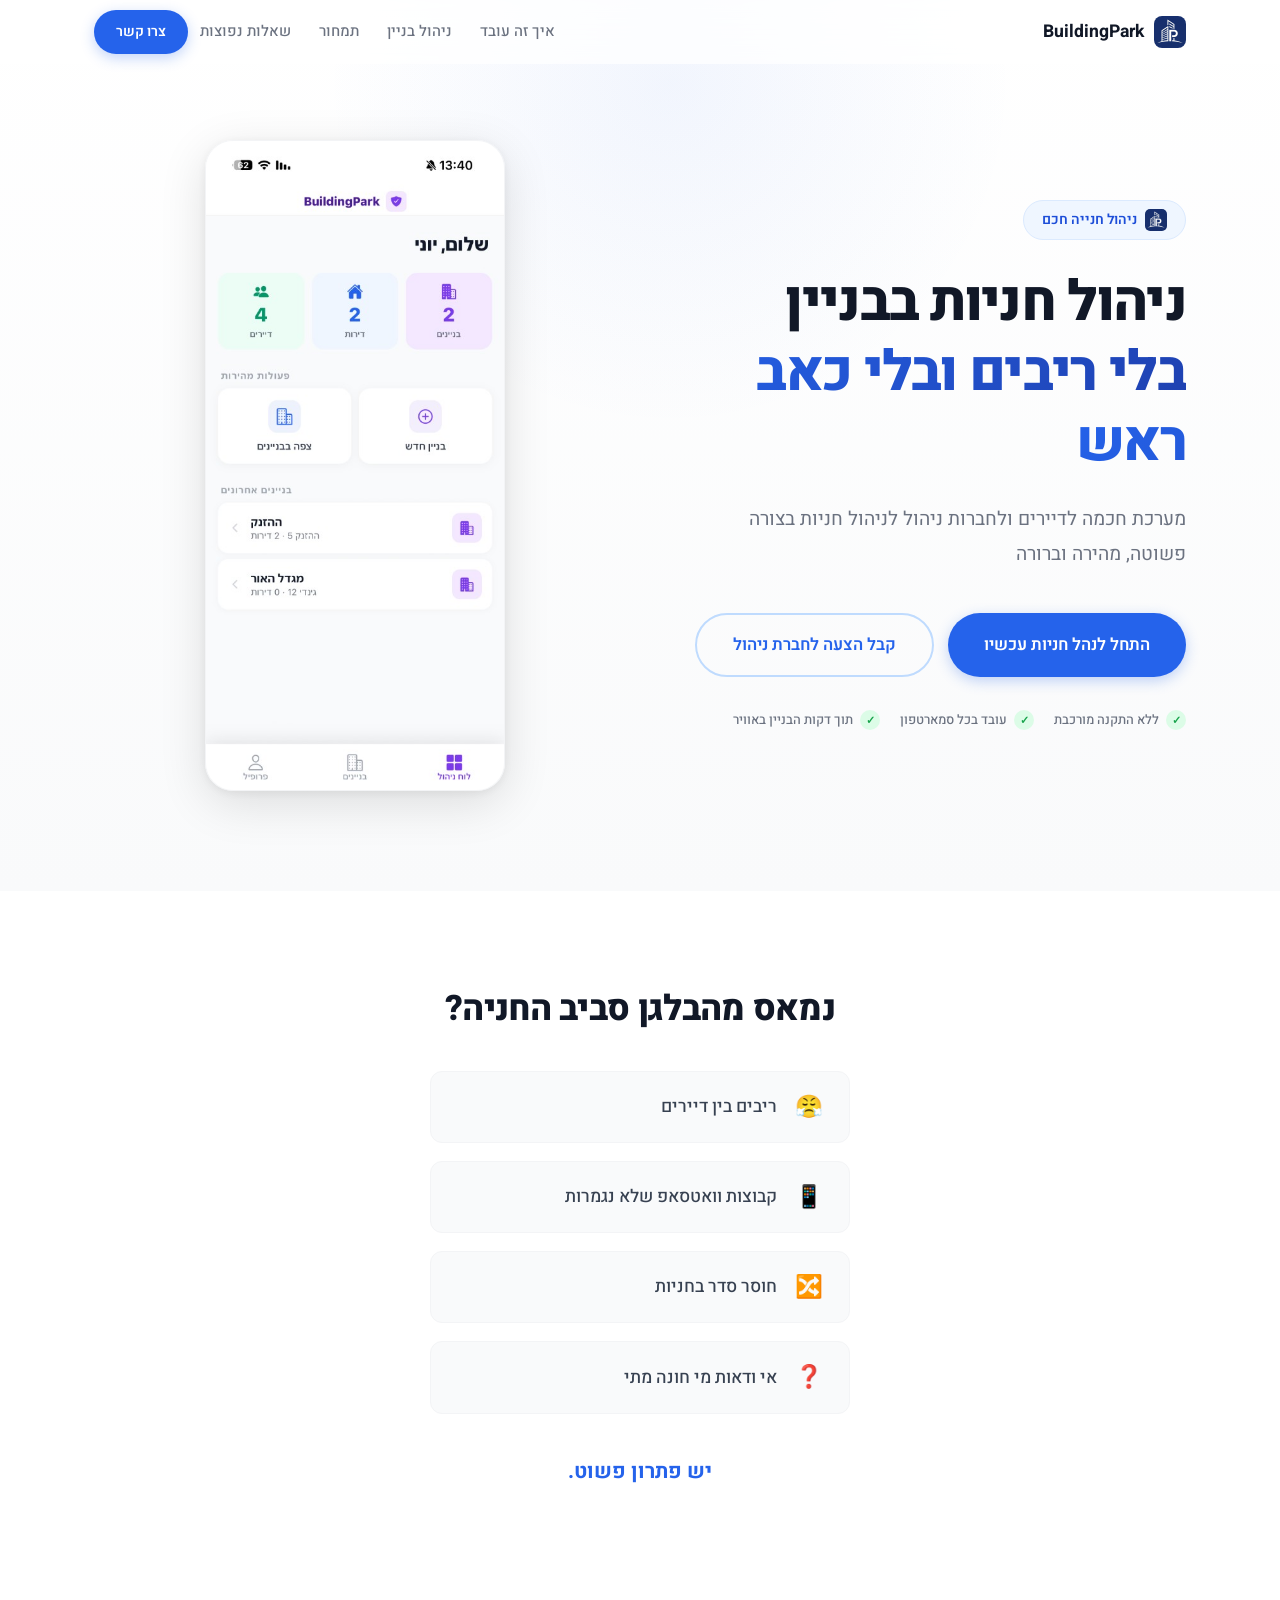
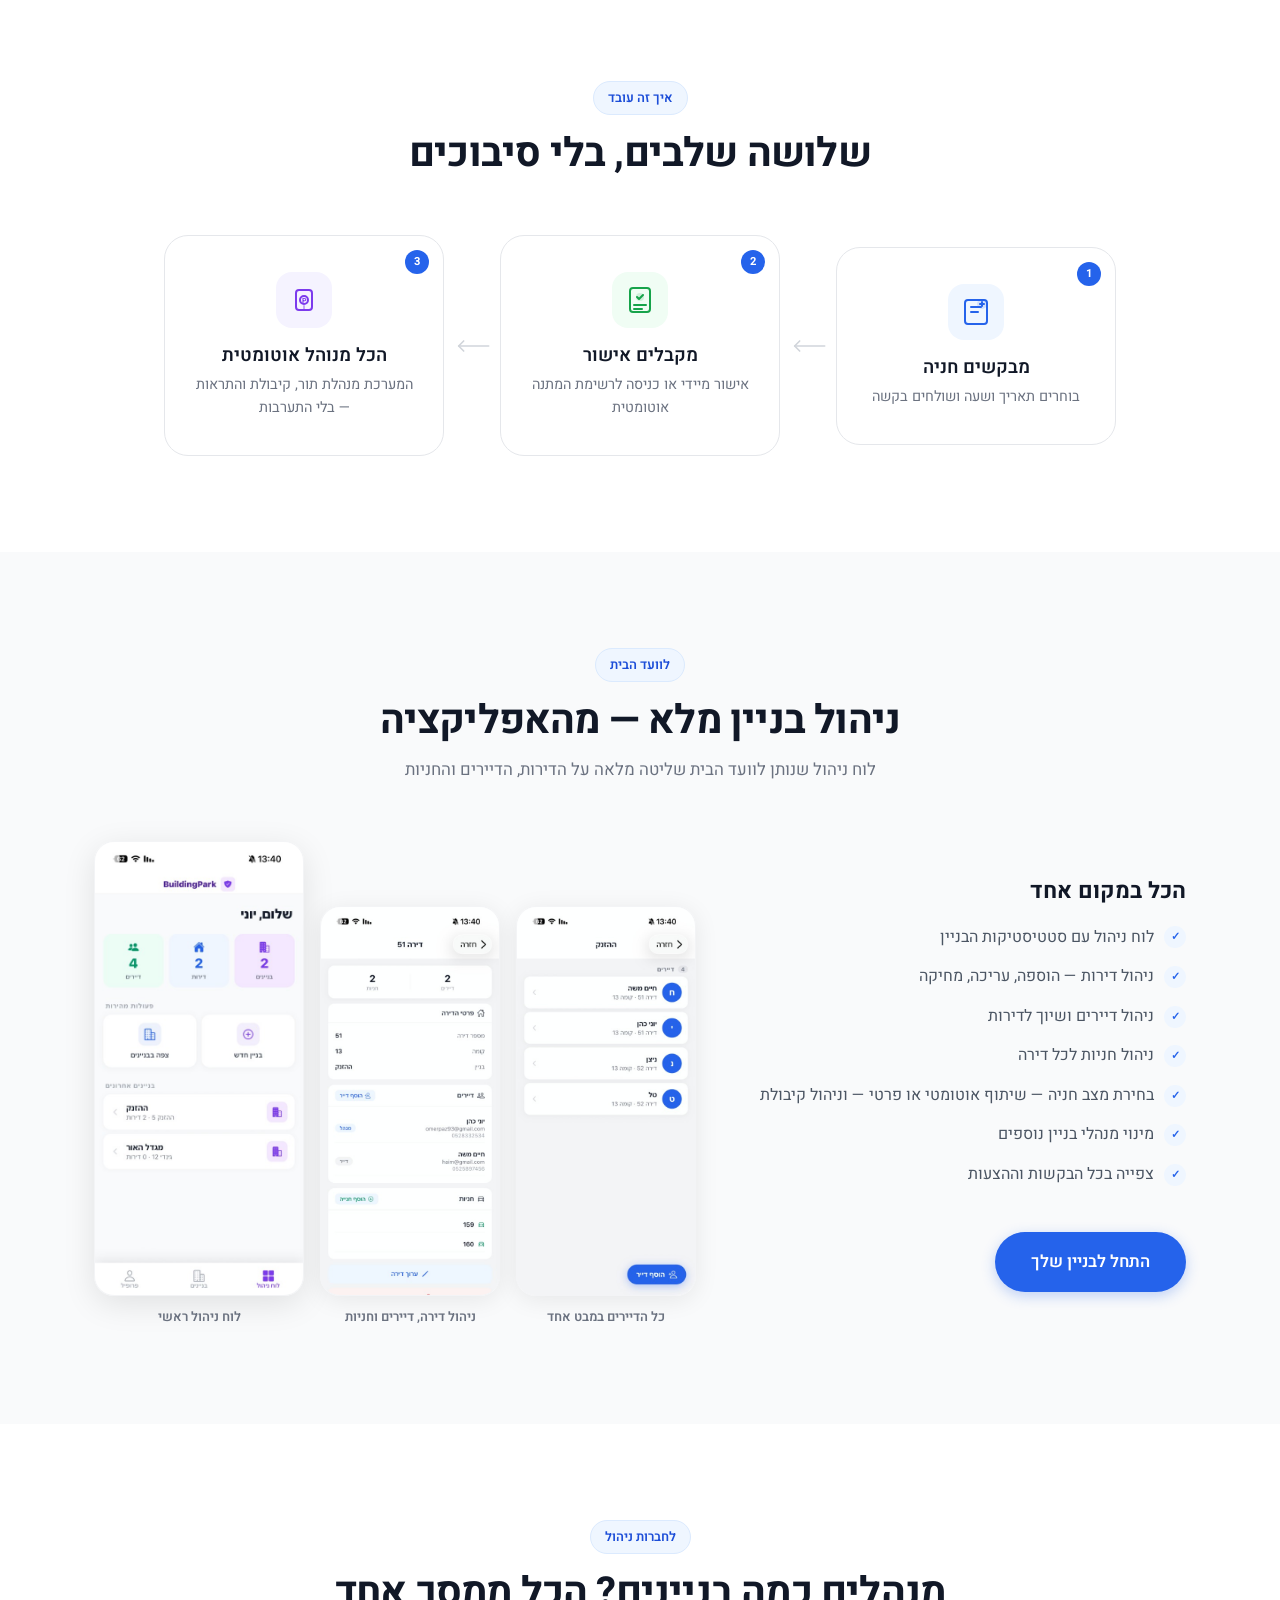
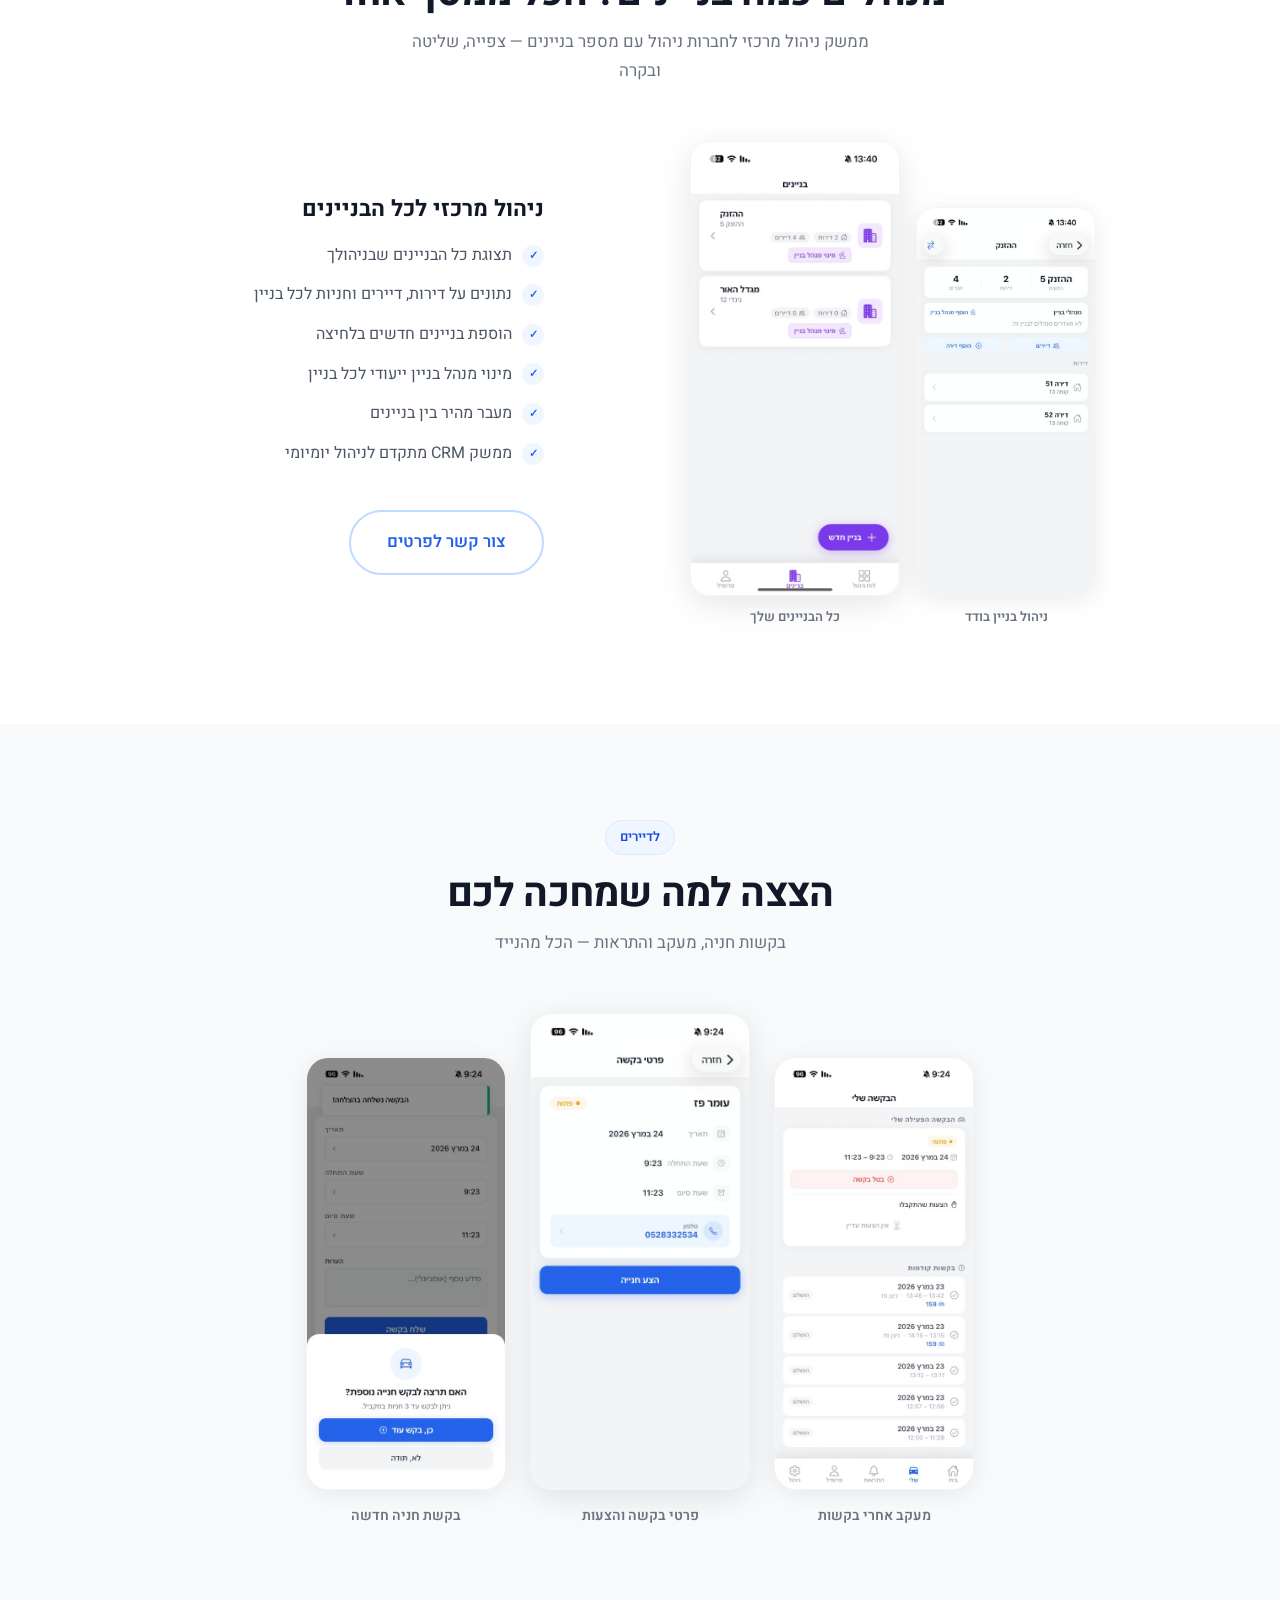
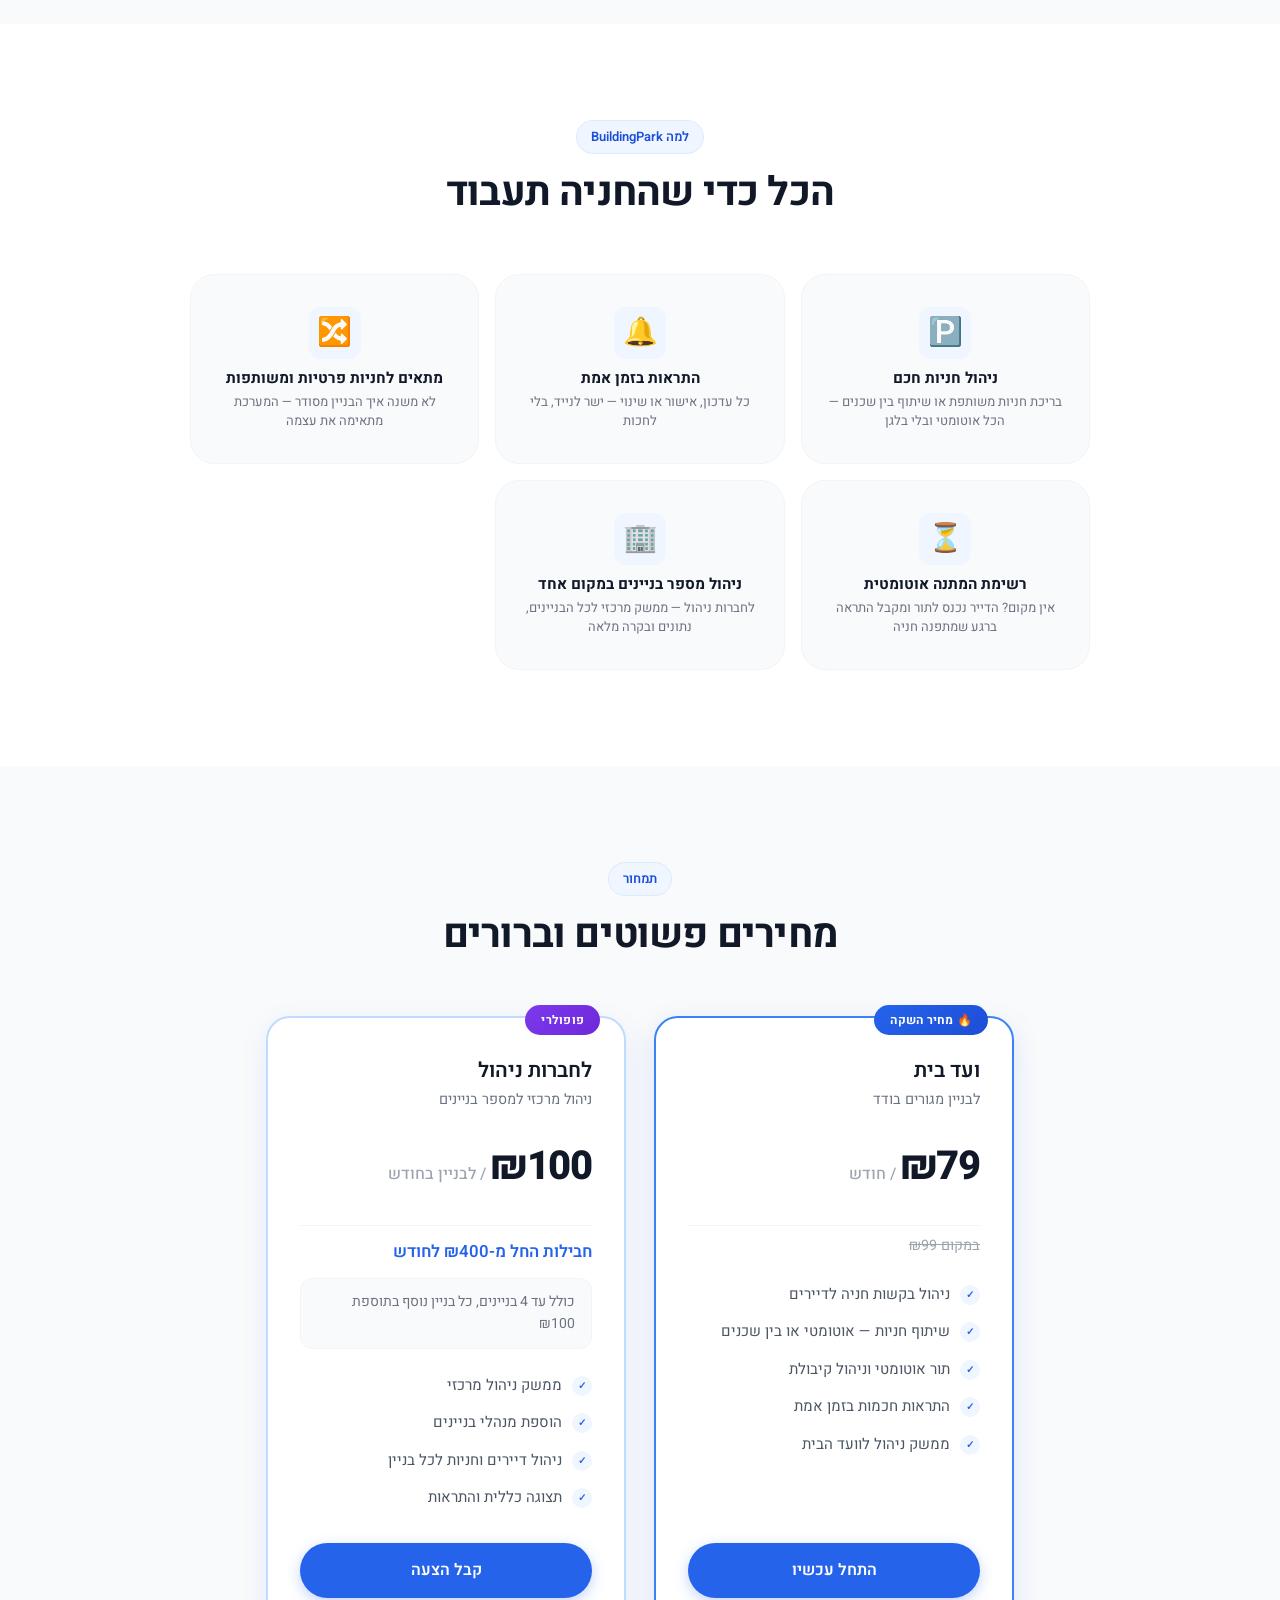
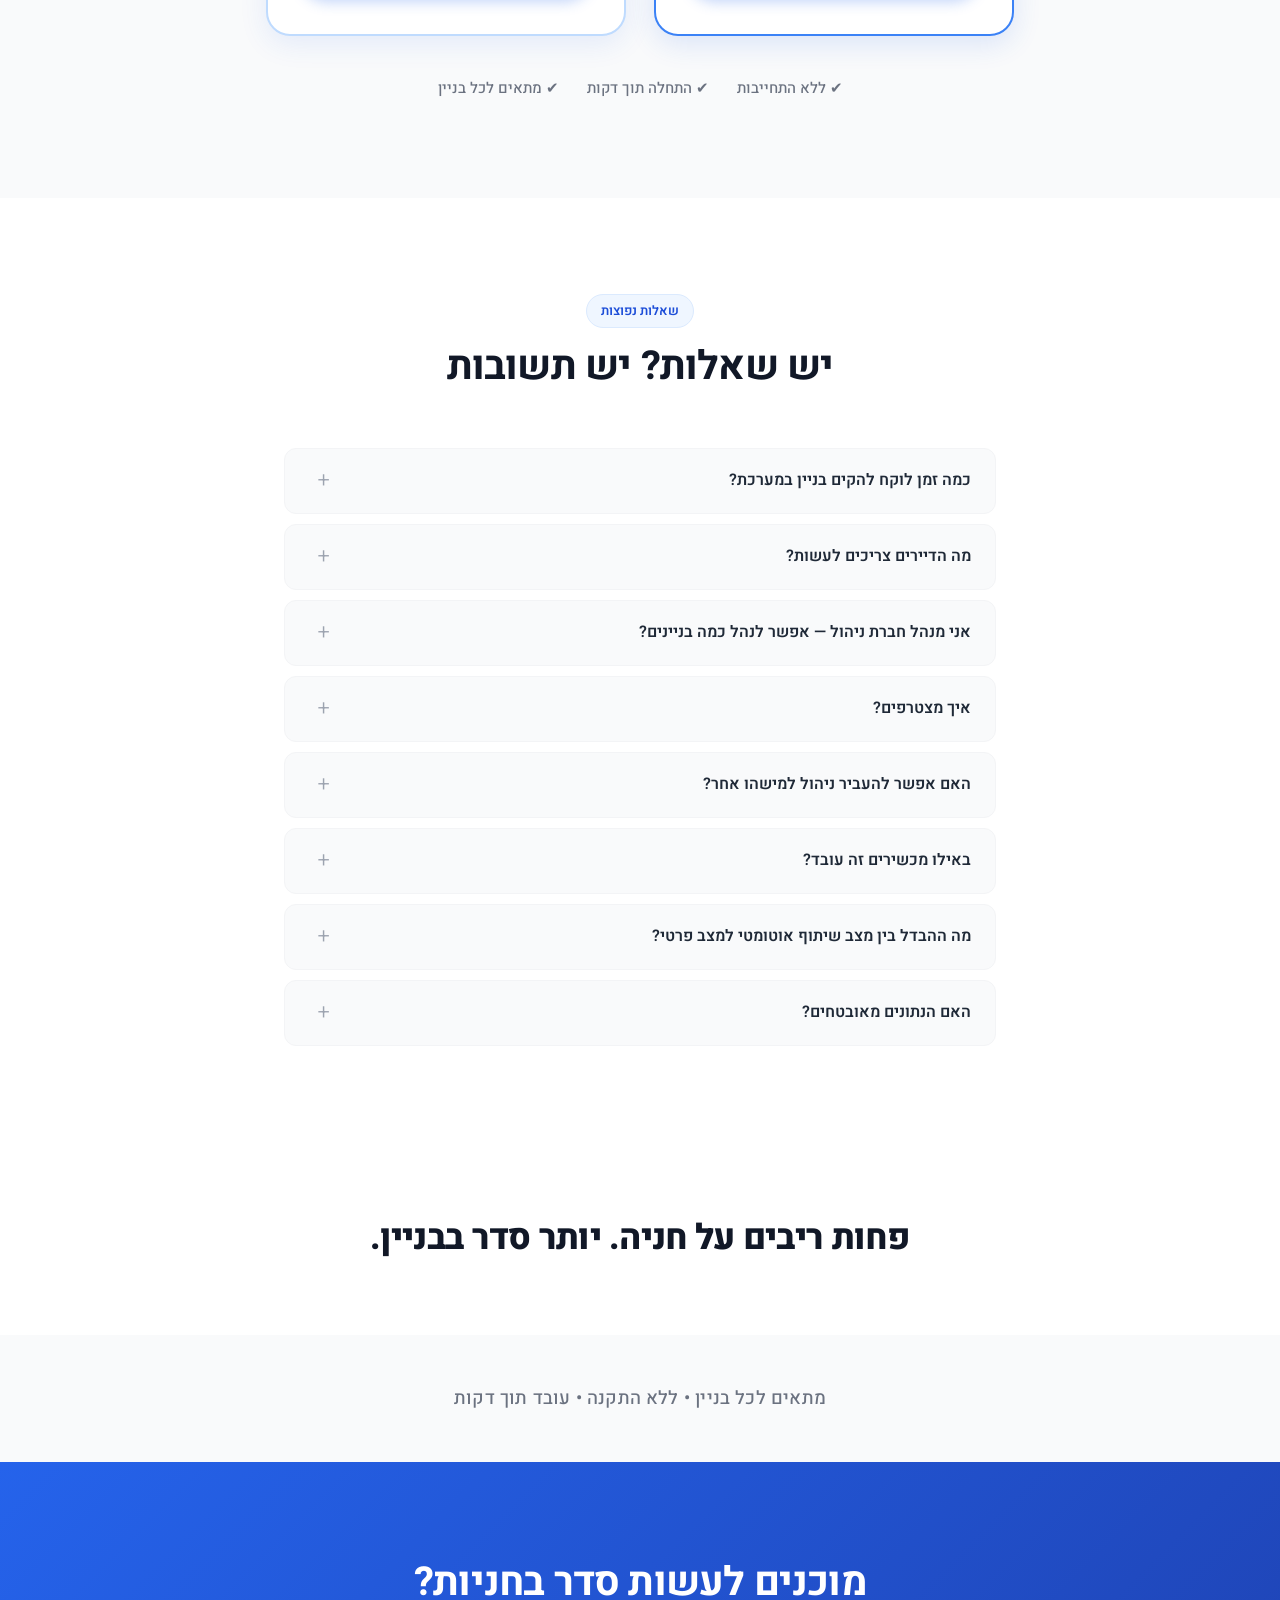
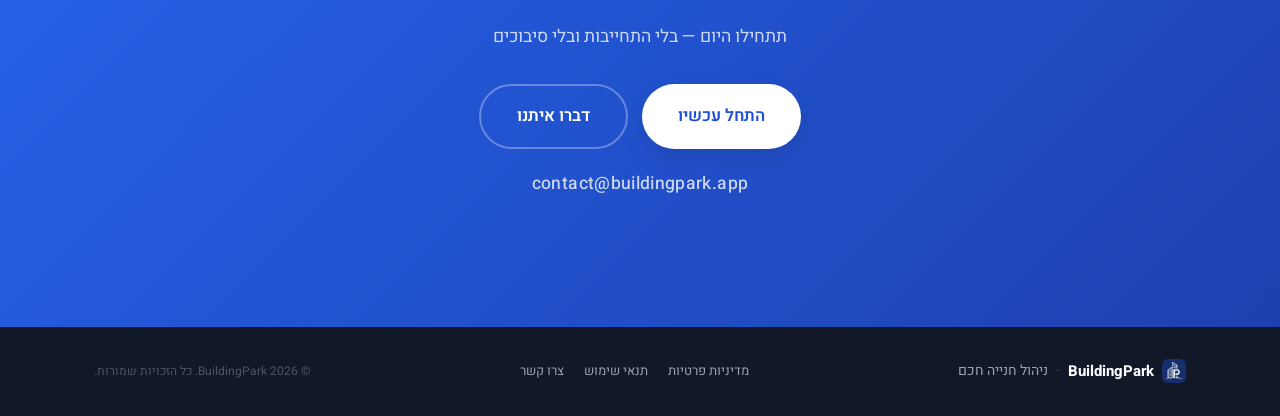
==== index.html @ 6fb15ce7 "feat: update mgmt pricing to per-building + base package model - Main price: 100₪ per building - Bas" ====
<!DOCTYPE html>
<html lang="he" dir="rtl">
<head>
  <meta charset="UTF-8">
  <meta name="viewport" content="width=device-width, initial-scale=1.0, viewport-fit=cover">
  <title>BuildingPark — ניהול חנייה חכם לבניינים</title>
  <meta name="description" content="BuildingPark — ניהול חניות לבנייני מגורים. בקש חניה מהשכנים, שתף כשאתה לא בבית וקבל התראות בזמן אמת.">
  <meta name="theme-color" content="#2563eb">
  <meta property="og:title" content="BuildingPark — ניהול חנייה חכם">
  <meta property="og:description" content="ניהול חניות לבנייני מגורים — פשוט, חכם וקהילתי">
  <meta property="og:type" content="website">
  <meta property="og:url" content="https://buildingpark.app">
  <link rel="canonical" href="https://buildingpark.app">
  <meta name="twitter:card" content="summary_large_image">
  <link rel="preconnect" href="https://fonts.googleapis.com">
  <link rel="preconnect" href="https://fonts.gstatic.com" crossorigin>
  <link href="https://fonts.googleapis.com/css2?family=Heebo:wght@300;400;500;600;700;800;900&display=swap" rel="stylesheet">
  <link rel="stylesheet" href="styles.css">
  <link rel="icon" type="image/png" href="images/logo.png">
</head>
<body>

<!-- ======================== NAV ======================== -->
<nav class="nav" id="nav">
  <div class="wrap nav__inner">
    <a href="#" class="nav__brand">
      <img src="images/logo.png" alt="BuildingPark" class="nav__logo" width="32" height="32">
      <span class="nav__name">BuildingPark</span>
    </a>
    <div class="nav__links">
      <a href="#how">איך זה עובד</a>
      <a href="#mgmt-building">ניהול בניין</a>
      <a href="#pricing">תמחור</a>
      <a href="#faq">שאלות נפוצות</a>
    </div>
    <a href="mailto:contact@buildingpark.app?subject=רוצה להצטרף ל-BuildingPark&amp;body=שלום, אשמח לשמוע עוד על BuildingPark ולהצטרף עם הבניין שלי." class="btn btn--sm btn--solid nav__cta">צרו קשר</a>
    <button class="nav__hamburger" aria-label="תפריט" id="nav-toggle">
      <span></span><span></span><span></span>
    </button>
  </div>
  <div class="nav__mobile" id="nav-mobile">
    <a href="#how">איך זה עובד</a>
    <a href="#mgmt-building">ניהול בניין</a>
    <a href="#pricing">תמחור</a>
    <a href="#faq">שאלות נפוצות</a>
    <a href="mailto:contact@buildingpark.app?subject=רוצה להצטרף ל-BuildingPark&amp;body=שלום, אשמח לשמוע עוד על BuildingPark ולהצטרף עם הבניין שלי." class="btn btn--solid btn--block">צרו קשר</a>
  </div>
</nav>

<!-- ======================== HERO ======================== -->
<section class="hero" id="hero">
  <div class="wrap hero__grid">
    <div class="hero__content">
      <span class="pill"><img src="images/logo.png" alt="" class="pill__logo" width="22" height="22"> ניהול חנייה חכם</span>
      <h1>ניהול חניות בבניין<br><span class="grad">בלי ריבים ובלי כאב ראש</span></h1>
      <p class="hero__sub">מערכת חכמה לדיירים ולחברות ניהול לניהול חניות בצורה פשוטה, מהירה וברורה</p>
      <div class="hero__cta">
        <a href="#pricing" class="btn btn--solid btn--lg">התחל לנהל חניות עכשיו</a>
        <a href="mailto:contact@buildingpark.app?subject=הצעה לחברת ניהול — BuildingPark&amp;body=שלום, אני מנהל/ת חברת ניהול ואשמח לקבל הצעה." class="btn btn--outline btn--lg">קבל הצעה לחברת ניהול</a>
      </div>
      <div class="hero__trust">
        <span class="hero__check"><i>✓</i> ללא התקנה מורכבת</span>
        <span class="hero__check"><i>✓</i> עובד בכל סמארטפון</span>
        <span class="hero__check"><i>✓</i> תוך דקות הבניין באוויר</span>
      </div>
    </div>
    <div class="hero__visual">
      <div class="hero__device">
        <img src="images/mgmt-dashboard.png" alt="לוח ניהול BuildingPark" loading="eager">
      </div>
    </div>
  </div>
  <div class="hero__glow" aria-hidden="true"></div>
</section>

<!-- ======================== PAIN SECTION ======================== -->
<section class="sec pain" id="pain">
  <div class="wrap wrap--sm">
    <h2 class="pain__title">נמאס מהבלגן סביב החניה?</h2>
    <ul class="pain__list">
      <li data-v><span class="pain__icon">😤</span> ריבים בין דיירים</li>
      <li data-v><span class="pain__icon">📱</span> קבוצות וואטסאפ שלא נגמרות</li>
      <li data-v><span class="pain__icon">🔀</span> חוסר סדר בחניות</li>
      <li data-v><span class="pain__icon">❓</span> אי ודאות מי חונה מתי</li>
    </ul>
    <p class="pain__solution" data-v>יש פתרון פשוט.</p>
  </div>
</section>

<!-- ======================== HOW IT WORKS ======================== -->
<section class="sec" id="how">
  <div class="wrap">
    <header class="sec__head">
      <span class="pill pill--sm">איך זה עובד</span>
      <h2>שלושה שלבים, בלי סיבוכים</h2>
    </header>

    <div class="flow">
      <div class="flow__card" data-v>
        <div class="flow__icon flow__icon--blue">
          <svg viewBox="0 0 32 32" fill="none" stroke="currentColor" stroke-width="2" stroke-linecap="round" stroke-linejoin="round"><rect x="5" y="4" width="22" height="24" rx="3"/><line x1="11" y1="11" x2="21" y2="11"/><line x1="11" y1="16" x2="18" y2="16"/><circle cx="22" cy="8" r="5" fill="#2563eb" stroke="none" opacity=".15"/><line x1="20" y1="8" x2="24" y2="8"/><line x1="22" y1="6" x2="22" y2="10"/></svg>
        </div>
        <span class="flow__num">1</span>
        <h3>מבקשים חניה</h3>
        <p>בוחרים תאריך ושעה ושולחים בקשה</p>
      </div>
      <div class="flow__arrow" aria-hidden="true">
        <svg class="flow__arrow-h" viewBox="0 0 48 24" fill="none" stroke="currentColor" stroke-width="2" stroke-linecap="round" stroke-linejoin="round"><line x1="4" y1="12" x2="40" y2="12"/><polyline points="34,6 40,12 34,18"/></svg>
        <svg class="flow__arrow-v" viewBox="0 0 24 48" fill="none" stroke="currentColor" stroke-width="2" stroke-linecap="round" stroke-linejoin="round"><line x1="12" y1="4" x2="12" y2="40"/><polyline points="6,34 12,40 18,34"/></svg>
      </div>
      <div class="flow__card" data-v>
        <div class="flow__icon flow__icon--green">
          <svg viewBox="0 0 32 32" fill="none" stroke="currentColor" stroke-width="2" stroke-linecap="round" stroke-linejoin="round"><rect x="6" y="4" width="20" height="24" rx="3"/><circle cx="16" cy="13" r="4" fill="#16a34a" stroke="none" opacity=".15"/><polyline points="13,13 15,15 19,11"/><line x1="10" y1="21" x2="22" y2="21"/><line x1="10" y1="25" x2="18" y2="25"/></svg>
        </div>
        <span class="flow__num">2</span>
        <h3>מקבלים אישור</h3>
        <p>אישור מיידי או כניסה לרשימת המתנה אוטומטית</p>
      </div>
      <div class="flow__arrow" aria-hidden="true">
        <svg class="flow__arrow-h" viewBox="0 0 48 24" fill="none" stroke="currentColor" stroke-width="2" stroke-linecap="round" stroke-linejoin="round"><line x1="4" y1="12" x2="40" y2="12"/><polyline points="34,6 40,12 34,18"/></svg>
        <svg class="flow__arrow-v" viewBox="0 0 24 48" fill="none" stroke="currentColor" stroke-width="2" stroke-linecap="round" stroke-linejoin="round"><line x1="12" y1="4" x2="12" y2="40"/><polyline points="6,34 12,40 18,34"/></svg>
      </div>
      <div class="flow__card" data-v>
        <div class="flow__icon flow__icon--violet">
          <svg viewBox="0 0 32 32" fill="none" stroke="currentColor" stroke-width="2" stroke-linecap="round" stroke-linejoin="round"><rect x="8" y="6" width="16" height="20" rx="3"/><circle cx="16" cy="16" r="4"/><text x="16" y="18.5" text-anchor="middle" font-size="7" font-weight="700" fill="currentColor" stroke="none">P</text><line x1="16" y1="22" x2="16" y2="26" opacity=".4"/></svg>
        </div>
        <span class="flow__num">3</span>
        <h3>הכל מנוהל אוטומטית</h3>
        <p>המערכת מנהלת תור, קיבולת והתראות — בלי התערבות</p>
      </div>
    </div>

  </div>
</section>

<!-- ======================== BUILDING MANAGEMENT ======================== -->
<section class="sec sec--gray" id="mgmt-building">
  <div class="wrap">
    <header class="sec__head">
      <span class="pill pill--sm">לוועד הבית</span>
      <h2>ניהול בניין מלא — מהאפליקציה</h2>
      <p>לוח ניהול שנותן לוועד הבית שליטה מלאה על הדירות, הדיירים והחניות</p>
    </header>

    <div class="showcase">
      <div class="showcase__text" data-v>
        <h3>הכל במקום אחד</h3>
        <ul class="showcase__list">
          <li>לוח ניהול עם סטטיסטיקות הבניין</li>
          <li>ניהול דירות — הוספה, עריכה, מחיקה</li>
          <li>ניהול דיירים ושיוך לדירות</li>
          <li>ניהול חניות לכל דירה</li>
          <li>בחירת מצב חניה — שיתוף אוטומטי או פרטי — וניהול קיבולת</li>
          <li>מינוי מנהלי בניין נוספים</li>
          <li>צפייה בכל הבקשות וההצעות</li>
        </ul>
        <a href="#pricing" class="btn btn--solid btn--lg showcase__cta">התחל לבניין שלך</a>
      </div>
      <div class="showcase__screens" data-v>
        <div class="showcase__phone showcase__phone--main">
          <img src="images/mgmt-dashboard.png" alt="לוח ניהול — סטטיסטיקות בניין" loading="lazy">
          <span class="showcase__cap">לוח ניהול ראשי</span>
        </div>
        <div class="showcase__phone">
          <img src="images/mgmt-apartment.png" alt="פרטי דירה — דיירים וחניות" loading="lazy">
          <span class="showcase__cap">ניהול דירה, דיירים וחניות</span>
        </div>
        <div class="showcase__phone">
          <img src="images/mgmt-residents.png" alt="רשימת דיירים" loading="lazy">
          <span class="showcase__cap">כל הדיירים במבט אחד</span>
        </div>
      </div>
    </div>
  </div>
</section>

<!-- ======================== MULTI-BUILDING MANAGEMENT ======================== -->
<section class="sec" id="mgmt-company">
  <div class="wrap">
    <header class="sec__head">
      <span class="pill pill--sm">לחברות ניהול</span>
      <h2>מנהלים כמה בניינים? הכל ממסך אחד</h2>
      <p>ממשק ניהול מרכזי לחברות ניהול עם מספר בניינים — צפייה, שליטה ובקרה</p>
    </header>

    <div class="showcase showcase--reverse">
      <div class="showcase__text" data-v>
        <h3>ניהול מרכזי לכל הבניינים</h3>
        <ul class="showcase__list">
          <li>תצוגת כל הבניינים שבניהולך</li>
          <li>נתונים על דירות, דיירים וחניות לכל בניין</li>
          <li>הוספת בניינים חדשים בלחיצה</li>
          <li>מינוי מנהל בניין ייעודי לכל בניין</li>
          <li>מעבר מהיר בין בניינים</li>
          <li>ממשק CRM מתקדם לניהול יומיומי</li>
        </ul>
        <a href="mailto:contact@buildingpark.app?subject=חברת ניהול — BuildingPark&amp;body=שלום, אני מנהל/ת חברת ניהול ואשמח לשמוע עוד על BuildingPark." class="btn btn--outline btn--lg showcase__cta">צור קשר לפרטים</a>
      </div>
      <div class="showcase__screens" data-v>
        <div class="showcase__phone showcase__phone--main">
          <img src="images/mgmt-buildings-list.png" alt="רשימת בניינים בניהול" loading="lazy">
          <span class="showcase__cap">כל הבניינים שלך</span>
        </div>
        <div class="showcase__phone">
          <img src="images/mgmt-building.png" alt="ניהול בניין — דירות ודיירים" loading="lazy">
          <span class="showcase__cap">ניהול בניין בודד</span>
        </div>
      </div>
    </div>
  </div>
</section>

<!-- ======================== APP SCREENSHOTS — minimal ======================== -->
<section class="sec sec--gray" id="screens">
  <div class="wrap">
    <header class="sec__head">
      <span class="pill pill--sm">לדיירים</span>
      <h2>הצצה למה שמחכה לכם</h2>
      <p>בקשות חניה, מעקב והתראות — הכל מהנייד</p>
    </header>

    <div class="screens-trio">
      <div class="screens-trio__item" data-v>
        <img src="images/app-create.png" alt="יצירת בקשת חנייה" loading="lazy">
        <span class="screens-trio__cap">בקשת חניה חדשה</span>
      </div>
      <div class="screens-trio__item screens-trio__item--lift" data-v>
        <img src="images/app-request-detail.png" alt="פרטי בקשה" loading="lazy">
        <span class="screens-trio__cap">פרטי בקשה והצעות</span>
      </div>
      <div class="screens-trio__item" data-v>
        <img src="images/app-my-requests.png" alt="מעקב אחרי בקשות" loading="lazy">
        <span class="screens-trio__cap">מעקב אחרי בקשות</span>
      </div>
    </div>
  </div>
</section>

<!-- ======================== WHY ======================== -->
<section class="sec" id="why">
  <div class="wrap">
    <header class="sec__head">
      <span class="pill pill--sm">למה BuildingPark</span>
      <h2>הכל כדי שהחניה תעבוד</h2>
    </header>
    <div class="perks">
      <div class="perk" data-v>
        <span class="perk__ico">🅿️</span>
        <h4>ניהול חניות חכם</h4>
        <p>בריכת חניות משותפת או שיתוף בין שכנים — הכל אוטומטי ובלי בלגן</p>
      </div>
      <div class="perk" data-v>
        <span class="perk__ico">🔔</span>
        <h4>התראות בזמן אמת</h4>
        <p>כל עדכון, אישור או שינוי — ישר לנייד, בלי לחכות</p>
      </div>
      <div class="perk" data-v>
        <span class="perk__ico">🔀</span>
        <h4>מתאים לחניות פרטיות ומשותפות</h4>
        <p>לא משנה איך הבניין מסודר — המערכת מתאימה את עצמה</p>
      </div>
      <div class="perk" data-v>
        <span class="perk__ico">⏳</span>
        <h4>רשימת המתנה אוטומטית</h4>
        <p>אין מקום? הדייר נכנס לתור ומקבל התראה ברגע שמתפנה חניה</p>
      </div>
      <div class="perk" data-v>
        <span class="perk__ico">🏢</span>
        <h4>ניהול מספר בניינים במקום אחד</h4>
        <p>לחברות ניהול — ממשק מרכזי לכל הבניינים, נתונים ובקרה מלאה</p>
      </div>
    </div>
  </div>
</section>

<!-- ======================== PRICING ======================== -->
<section class="sec sec--gray" id="pricing">
  <div class="wrap">
    <header class="sec__head">
      <span class="pill pill--sm">תמחור</span>
      <h2>מחירים פשוטים וברורים</h2>
    </header>

    <div class="pricing">
      <div class="pricing__card pricing__card--featured" data-v>
        <span class="pricing__badge">🔥 מחיר השקה</span>
        <div class="pricing__head">
          <h3>ועד בית</h3>
          <p class="pricing__desc">לבניין מגורים בודד</p>
        </div>
        <div class="pricing__price">
          <span class="pricing__amount">₪79</span>
          <span class="pricing__period">/ חודש</span>
        </div>
        <p class="pricing__was">במקום ₪99</p>
        <ul class="pricing__features">
          <li>ניהול בקשות חניה לדיירים</li>
          <li>שיתוף חניות — אוטומטי או בין שכנים</li>
          <li>תור אוטומטי וניהול קיבולת</li>
          <li>התראות חכמות בזמן אמת</li>
          <li>ממשק ניהול לוועד הבית</li>
        </ul>
        <a href="mailto:contact@buildingpark.app?subject=רוצה להתחיל עם BuildingPark — ועד בית&amp;body=שלום, אשמח להתחיל להשתמש ב-BuildingPark עבור הבניין שלי." class="btn btn--solid btn--block pricing__btn">התחל עכשיו</a>
      </div>

      <div class="pricing__card pricing__card--mgmt" data-v>
        <span class="pricing__badge pricing__badge--mgmt">פופולרי</span>
        <div class="pricing__head">
          <h3>לחברות ניהול</h3>
          <p class="pricing__desc">ניהול מרכזי למספר בניינים</p>
        </div>
        <div class="pricing__price">
          <span class="pricing__amount">₪100</span>
          <span class="pricing__period">/ לבניין בחודש</span>
        </div>
        <p class="pricing__base">חבילות החל מ-₪400 לחודש</p>
        <p class="pricing__explain">כולל עד 4 בניינים, כל בניין נוסף בתוספת ₪100</p>
        <ul class="pricing__features">
          <li>ממשק ניהול מרכזי</li>
          <li>הוספת מנהלי בניינים</li>
          <li>ניהול דיירים וחניות לכל בניין</li>
          <li>תצוגה כללית והתראות</li>
        </ul>
        <a href="mailto:contact@buildingpark.app?subject=הצעה לחברת ניהול — BuildingPark&amp;body=שלום, אני מנהל/ת חברת ניהול ואשמח לקבל הצעה." class="btn btn--solid btn--block pricing__btn">קבל הצעה</a>
      </div>
    </div>

    <div class="pricing__trust">
      <span>✔ ללא התחייבות</span>
      <span>✔ התחלה תוך דקות</span>
      <span>✔ מתאים לכל בניין</span>
    </div>
  </div>
</section>

<!-- ======================== FAQ ======================== -->
<section class="sec" id="faq">
  <div class="wrap wrap--sm">
    <header class="sec__head">
      <span class="pill pill--sm">שאלות נפוצות</span>
      <h2>יש שאלות? יש תשובות</h2>
    </header>
    <div class="faq">
      <details class="faq__item" data-v>
        <summary>כמה זמן לוקח להקים בניין במערכת?</summary>
        <div class="faq__body"><p>דקות ספורות. נרשמים, מוסיפים את הבניין, מגדירים דירות וחניות — ומזמינים דיירים. בלי הדרכה ובלי טכנאי.</p></div>
      </details>
      <details class="faq__item" data-v>
        <summary>מה הדיירים צריכים לעשות?</summary>
        <div class="faq__body"><p>רק להוריד את האפליקציה ולהירשם עם Google. זה חינמי לחלוטין לדיירים — בלי תשלום, בלי מנוי ובלי פרסומות.</p></div>
      </details>
      <details class="faq__item" data-v>
        <summary>אני מנהל חברת ניהול — אפשר לנהל כמה בניינים?</summary>
        <div class="faq__body"><p>בהחלט. בתוכנית "חברת ניהול" אפשר לנהל עד 10 בניינים ממסך אחד, למנות מנהלי בניין ולקבל תמונה כללית.</p></div>
      </details>
      <details class="faq__item" data-v>
        <summary>איך מצטרפים?</summary>
        <div class="faq__body"><p>שלחו לנו מייל ל-<a href="mailto:contact@buildingpark.app" style="color:var(--c-600);text-decoration:underline">contact@buildingpark.app</a> ונחזור אליכם עם כל הפרטים. ההקמה מתבצעת תוך דקות.</p></div>
      </details>
      <details class="faq__item" data-v>
        <summary>האם אפשר להעביר ניהול למישהו אחר?</summary>
        <div class="faq__body"><p>כן. אפשר למנות מנהלי בניין נוספים ולהעביר שליטה — הכל מתוך ממשק הניהול באפליקציה.</p></div>
      </details>
      <details class="faq__item" data-v>
        <summary>באילו מכשירים זה עובד?</summary>
        <div class="faq__body"><p>האפליקציה זמינה ל-iPhone ולמכשירי Android. בנוסף יש ממשק ניהול CRM דרך הדפדפן.</p></div>
      </details>
      <details class="faq__item" data-v>
        <summary>מה ההבדל בין מצב שיתוף אוטומטי למצב פרטי?</summary>
        <div class="faq__body"><p>במצב <strong>שיתוף אוטומטי</strong>, הבניין מגדיר בריכת חניות משותפות. כשדייר מבקש חניה ויש מקום פנוי — הבקשה מאושרת מיידית. כשאין — הוא נכנס לתור ומקבל התראה ברגע שמתפנה מקום. במצב <strong>פרטי</strong>, דייר מבקש חניה ושכנים מציעים את החניה שלהם — המבקש בוחר את ההצעה שמתאימה לו. שני המצבים מנוהלים דרך אותה אפליקציה.</p></div>
      </details>
      <details class="faq__item" data-v>
        <summary>האם הנתונים מאובטחים?</summary>
        <div class="faq__body"><p>בהחלט. הגישה מוגנת באמצעות הצפנה מלאה. רק דיירי הבניין שלכם רואים את המידע — אין חשיפה לגורמים חיצוניים.</p></div>
      </details>
    </div>
  </div>
</section>

<!-- ======================== VALUE LINE ======================== -->
<section class="sec value-line" id="value">
  <div class="wrap">
    <h2 class="value-line__text" data-v>פחות ריבים על חניה. יותר סדר בבניין.</h2>
  </div>
</section>

<!-- ======================== TRUST ======================== -->
<section class="sec sec--gray trust-strip" id="trust">
  <div class="wrap">
    <p class="trust-strip__text" data-v>מתאים לכל בניין • ללא התקנה • עובד תוך דקות</p>
  </div>
</section>

<!-- ======================== CTA ======================== -->
<section class="sec sec--cta" id="cta">
  <div class="wrap">
    <div class="cta">
      <h2>מוכנים לעשות סדר בחניות?</h2>
      <p>תתחילו היום — בלי התחייבות ובלי סיבוכים</p>
      <div class="cta__btns">
        <a href="mailto:contact@buildingpark.app?subject=רוצה להתחיל עם BuildingPark&amp;body=שלום, אשמח להתחיל להשתמש ב-BuildingPark עבור הבניין שלי." class="btn btn--white btn--lg">התחל עכשיו</a>
        <a href="mailto:contact@buildingpark.app?subject=רוצה לדבר על BuildingPark&amp;body=שלום, אשמח לשמוע עוד על BuildingPark." class="btn btn--outline-w btn--lg">דברו איתנו</a>
      </div>
      <p class="cta__email">contact@buildingpark.app</p>
    </div>
  </div>
</section>

<!-- ======================== FOOTER ======================== -->
<footer class="foot">
  <div class="wrap foot__inner">
    <div class="foot__brand">
      <img src="images/logo.png" alt="" class="foot__logo" width="24" height="24">
      <strong>BuildingPark</strong>
      <span class="foot__dot">·</span>
      <span>ניהול חנייה חכם</span>
    </div>
    <div class="foot__links">
      <a href="privacy.html">מדיניות פרטיות</a>
      <a href="terms.html">תנאי שימוש</a>
      <a href="mailto:contact@buildingpark.app">צרו קשר</a>
    </div>
    <small class="foot__copy">&copy; 2026 BuildingPark. כל הזכויות שמורות.</small>
  </div>
</footer>

<!-- Mobile sticky CTA -->
<div class="m-cta" id="m-cta">
  <a href="mailto:contact@buildingpark.app?subject=רוצה להצטרף ל-BuildingPark&amp;body=שלום, אשמח לשמוע עוד על BuildingPark ולהצטרף עם הבניין שלי." class="btn btn--solid btn--block m-cta__btn">צרו קשר להצטרפות</a>
</div>

<script>
(function(){
  var $ = function(s){return document.querySelector(s)};
  var $$ = function(s){return document.querySelectorAll(s)};
  var nav = $('#nav'), tog = $('#nav-toggle'), mob = $('#nav-mobile'), mCta = $('#m-cta'), hero = $('#hero');

  tog.addEventListener('click',function(){
    var open = mob.classList.toggle('open');
    tog.classList.toggle('active');
    nav.classList.toggle('nav--open', open);
    document.body.style.overflow = open ? 'hidden' : '';
  });

  $$('#nav-mobile a').forEach(function(a){
    a.addEventListener('click',function(){
      mob.classList.remove('open'); tog.classList.remove('active');
      nav.classList.remove('nav--open');
      document.body.style.overflow = '';
    });
  });

  window.addEventListener('scroll',function(){
    nav.classList.toggle('nav--scrolled', scrollY > 40);
    if(mCta && hero){ mCta.classList.toggle('show', hero.getBoundingClientRect().bottom < 0); }
  },{passive:true});

  $$('a[href^="#"]').forEach(function(a){
    a.addEventListener('click',function(e){
      var h = this.getAttribute('href'); if(h==='#')return;
      var t = $(h); if(!t)return; e.preventDefault();
      var off = nav.offsetHeight + 16;
      window.scrollTo({top: t.getBoundingClientRect().top + scrollY - off, behavior:'smooth'});
    });
  });

  var io = new IntersectionObserver(function(es){
    es.forEach(function(en){ if(en.isIntersecting){ en.target.classList.add('vis'); io.unobserve(en.target); }});
  },{threshold:.12, rootMargin:'0px 0px -48px 0px'});

  $$('[data-v]').forEach(function(el){ io.observe(el) });


})();
</script>

</body>
</html>
---- styles.css ----
/* ============================================================
   BuildingPark Landing — v3
   Premium · Minimal · RTL · Mobile-first
   ============================================================ */

/* ---- reset ---- */
*,*::before,*::after{margin:0;padding:0;box-sizing:border-box}

:root{
  --c-50:#eff6ff;--c-100:#dbeafe;--c-200:#bfdbfe;
  --c-500:#3b82f6;--c-600:#2563eb;--c-700:#1d4ed8;--c-800:#1e40af;
  --g-50:#f9fafb;--g-100:#f3f4f6;--g-200:#e5e7eb;--g-300:#d1d5db;
  --g-400:#9ca3af;--g-500:#6b7280;--g-600:#4b5563;--g-700:#374151;
  --g-800:#1f2937;--g-900:#111827;
  --r:12px;--r-lg:20px;--r-xl:24px;--r-pill:9999px;
  --font:'Heebo',-apple-system,BlinkMacSystemFont,'Segoe UI',sans-serif;
  --ease:cubic-bezier(.4,0,.2,1);
}

html{scroll-behavior:smooth;-webkit-text-size-adjust:100%}

body{
  font-family:var(--font);font-size:16px;line-height:1.7;
  color:var(--g-800);background:#fff;overflow-x:hidden;
  -webkit-font-smoothing:antialiased;-moz-osx-font-smoothing:grayscale;
}

img{max-width:100%;height:auto;display:block}
a{color:inherit;text-decoration:none}
ul{list-style:none}

/* ---- layout ---- */
.wrap{width:100%;max-width:1140px;margin:0 auto;padding:0 24px}
.wrap--sm{max-width:760px}

/* ---- type ---- */
h1,h2,h3,h4{font-weight:700;line-height:1.25;color:var(--g-900)}
h1{font-size:clamp(2rem,5vw,3.5rem);font-weight:800;letter-spacing:-.03em}
h2{font-size:clamp(1.5rem,3.5vw,2.5rem);letter-spacing:-.02em}
h3{font-size:1.15rem;font-weight:600}

.grad{
  background:linear-gradient(135deg,var(--c-600),var(--c-800));
  -webkit-background-clip:text;-webkit-text-fill-color:transparent;background-clip:text;
}

/* ---- pill ---- */
.pill{
  display:inline-flex;align-items:center;gap:8px;
  background:var(--c-50);color:var(--c-700);
  font-size:.875rem;font-weight:600;
  padding:7px 18px;border-radius:var(--r-pill);
  border:1px solid var(--c-100);
}
.pill__logo{width:22px;height:22px;border-radius:5px}
.pill--sm{font-size:.8125rem;padding:5px 14px}

/* ---- buttons ---- */
.btn{
  display:inline-flex;align-items:center;justify-content:center;gap:8px;
  font-family:var(--font);font-weight:600;font-size:1rem;
  border:none;border-radius:var(--r-pill);cursor:pointer;
  transition:all .25s var(--ease);white-space:nowrap;
  -webkit-tap-highlight-color:transparent;text-decoration:none;
}
.btn--sm{padding:10px 22px;font-size:.875rem}
.btn--lg{padding:16px 36px;font-size:1.05rem}
.btn--block{width:100%}

.btn--solid{
  background:var(--c-600);color:#fff;
  box-shadow:0 4px 14px rgba(37,99,235,.28);
}
.btn--solid:hover{background:var(--c-700);box-shadow:0 6px 20px rgba(37,99,235,.36);transform:translateY(-1px)}
.btn--solid:active{transform:translateY(0)}

.btn--ghost{background:transparent;color:var(--g-600)}
.btn--ghost:hover{color:var(--c-600)}

.btn--white{background:#fff;color:var(--c-700);box-shadow:0 8px 24px rgba(0,0,0,.1)}
.btn--white:hover{transform:translateY(-2px);box-shadow:0 12px 32px rgba(0,0,0,.14)}

.btn--outline{background:transparent;color:var(--c-600);border:2px solid var(--c-200)}
.btn--outline:hover{background:var(--c-50);border-color:var(--c-500)}

.btn--outline-w{background:transparent;color:#fff;border:2px solid rgba(255,255,255,.3)}
.btn--outline-w:hover{background:rgba(255,255,255,.08);border-color:rgba(255,255,255,.55)}

/* ============================================================
   NAV
   ============================================================ */
.nav{
  position:fixed;top:0;left:0;right:0;z-index:1000;
  background:rgba(255,255,255,.72);
  backdrop-filter:blur(24px);-webkit-backdrop-filter:blur(24px);
  transition:background .3s,box-shadow .3s;
}
.nav--scrolled{background:rgba(255,255,255,.94);box-shadow:0 1px 3px rgba(0,0,0,.05)}
.nav--open{background:#fff!important;bottom:0}

.nav__inner{display:flex;align-items:center;height:64px;gap:12px}
.nav__brand{display:flex;align-items:center;gap:10px;font-weight:700;font-size:1.1rem;flex-shrink:0}
.nav__logo{width:32px;height:32px;border-radius:8px}
.nav__name{color:var(--g-900)}

.nav__links{display:flex;align-items:center;gap:28px;margin-inline-start:auto}
.nav__links a{font-size:.9375rem;font-weight:500;color:var(--g-500);transition:color .2s;padding:6px 0}
.nav__links a:hover{color:var(--c-600)}
.nav__cta{flex-shrink:0}

.nav__hamburger{
  display:none;flex-direction:column;gap:5px;background:none;border:none;
  cursor:pointer;padding:8px;min-width:44px;min-height:44px;
  align-items:center;justify-content:center;
  -webkit-tap-highlight-color:transparent;
}
.nav__hamburger span{display:block;width:20px;height:2px;background:var(--g-700);border-radius:2px;transition:all .3s var(--ease);transform-origin:center}
.nav__hamburger.active span:nth-child(1){transform:rotate(45deg) translateY(7px)}
.nav__hamburger.active span:nth-child(2){opacity:0}
.nav__hamburger.active span:nth-child(3){transform:rotate(-45deg) translateY(-7px)}

.nav__mobile{
  display:none;flex-direction:column;
  background:#fff;border-top:1px solid var(--g-100);
  padding-top:8px;overflow-y:auto;
  text-align:right;
}
.nav__mobile.open{display:flex}
.nav__mobile a:not(.btn){padding:18px 24px;font-size:1.125rem;font-weight:500;color:var(--g-700);border-bottom:1px solid var(--g-100);transition:background .15s;text-align:right}
.nav__mobile a:not(.btn):active{background:var(--g-50)}
.nav__mobile .btn{margin:20px 24px;width:calc(100% - 48px)}

/* ============================================================
   HERO — B2B two-column layout
   ============================================================ */
.hero{
  position:relative;
  padding:140px 0 100px;
  background:linear-gradient(180deg,#fff 0%,var(--g-50) 100%);
  overflow:hidden;
}

.hero__grid{
  position:relative;z-index:1;
  display:grid;
  grid-template-columns:1fr 1fr;
  align-items:center;
  gap:48px;
}

.hero__content{display:flex;flex-direction:column;align-items:flex-start}
.hero__content .pill{margin-bottom:28px}
.hero__content h1{max-width:560px}
.hero__sub{
  font-size:clamp(1.05rem,1.8vw,1.2rem);
  color:var(--g-500);margin-top:24px;max-width:480px;line-height:1.85;
}

.hero__cta{display:flex;gap:14px;margin-top:40px;flex-wrap:wrap}

.hero__trust{display:flex;gap:20px;margin-top:32px;flex-wrap:wrap}
.hero__check{display:flex;align-items:center;gap:7px;font-size:.8125rem;color:var(--g-500);font-weight:500}
.hero__check i{
  display:inline-flex;align-items:center;justify-content:center;
  width:20px;height:20px;border-radius:50%;
  background:#dcfce7;color:#16a34a;font-size:.7rem;font-weight:700;font-style:normal;
}

.hero__note{
  margin-top:24px;font-size:.8125rem;font-weight:600;
  color:var(--g-400);letter-spacing:.01em;
}

.hero__visual{
  display:flex;align-items:center;justify-content:center;
}

.hero__device{
  max-width:300px;width:100%;
  border-radius:28px;overflow:hidden;
  box-shadow:0 12px 48px rgba(0,0,0,.12),0 2px 8px rgba(0,0,0,.06);
  border:1px solid var(--g-100);
  transition:transform .5s var(--ease),box-shadow .5s var(--ease);
}
.hero__device:hover{
  transform:translateY(-8px);
  box-shadow:0 20px 64px rgba(0,0,0,.16),0 4px 12px rgba(0,0,0,.08);
}
.hero__device img{width:100%;height:auto;display:block}

.hero__glow{
  position:absolute;top:-30%;left:25%;
  width:700px;height:700px;border-radius:50%;
  background:radial-gradient(circle,rgba(37,99,235,.06) 0%,transparent 70%);
  pointer-events:none;z-index:0;
}

/* ============================================================
   PAIN SECTION
   ============================================================ */
.pain{padding:80px 0;background:#fff}

.pain__title{
  text-align:center;font-size:clamp(1.5rem,3.5vw,2.2rem);
  font-weight:800;color:var(--g-900);margin-bottom:40px;
}

.pain__list{
  display:flex;flex-direction:column;gap:18px;
  max-width:420px;margin:0 auto;list-style:none;
}
.pain__list li{
  display:flex;align-items:center;gap:14px;
  font-size:1.1rem;font-weight:500;color:var(--g-700);
  background:var(--g-50);border-radius:var(--r);padding:16px 22px;
  border:1px solid var(--g-100);transition:all .25s var(--ease);
}
.pain__list li:hover{background:#fff;box-shadow:0 4px 16px rgba(0,0,0,.06);border-color:var(--g-200)}

.pain__icon{font-size:1.4rem;flex-shrink:0;width:36px;text-align:center}

.pain__solution{
  text-align:center;margin-top:40px;
  font-size:1.3rem;font-weight:700;
  color:var(--c-600);
}

/* ============================================================
   SECTIONS — shared
   ============================================================ */
.sec{padding:96px 0}
.sec--gray{background:var(--g-50)}

.sec__head{text-align:center;margin-bottom:56px}
.sec__head .pill{margin-bottom:14px}
.sec__head p{margin-top:10px;color:var(--g-500);font-size:1.05rem;max-width:500px;margin-inline:auto}

/* ============================================================
   HOW IT WORKS — flow cards
   ============================================================ */
.flow{
  display:flex;align-items:center;justify-content:center;gap:0;
}

.flow__card{
  flex:1;max-width:280px;text-align:center;
  padding:36px 28px;background:#fff;
  border-radius:var(--r-xl);border:1px solid var(--g-200);
  transition:all .3s var(--ease);position:relative;
}
.flow__card:hover{box-shadow:0 8px 28px rgba(0,0,0,.07);border-color:var(--c-200);transform:translateY(-6px)}

.flow__icon{
  width:56px;height:56px;border-radius:16px;
  display:inline-flex;align-items:center;justify-content:center;
  margin-bottom:16px;
}
.flow__icon svg{width:32px;height:32px}
.flow__icon--blue{background:var(--c-50);color:var(--c-600)}
.flow__icon--green{background:#f0fdf4;color:#16a34a}
.flow__icon--violet{background:#f5f3ff;color:#7c3aed}

.flow__num{
  position:absolute;top:14px;left:14px;
  width:24px;height:24px;border-radius:50%;
  background:var(--c-600);color:#fff;font-size:.7rem;font-weight:700;
  display:flex;align-items:center;justify-content:center;
}
[dir="rtl"] .flow__num{left:auto;right:14px}

.flow__card h3{margin-bottom:6px}
.flow__card p{font-size:.9rem;color:var(--g-500);line-height:1.6}

.flow__arrow{
  display:flex;align-items:center;justify-content:center;
  width:56px;flex-shrink:0;color:var(--g-300);
}
.flow__arrow-h{width:40px;height:20px;display:block}
.flow__arrow-v{display:none}
[dir="rtl"] .flow__arrow-h{transform:scaleX(-1)}

/* ---- flow mode toggle ---- */
.flow__modes{
  display:flex;justify-content:center;gap:6px;
  margin-bottom:40px;
  background:var(--g-100);border-radius:var(--r-pill);
  padding:4px;max-width:400px;margin-inline:auto;
}
.flow__mode{
  flex:1;padding:10px 20px;border:none;border-radius:var(--r-pill);
  font-family:var(--font);font-size:.9375rem;font-weight:600;
  cursor:pointer;transition:all .25s var(--ease);
  background:transparent;color:var(--g-500);
  -webkit-tap-highlight-color:transparent;
}
.flow__mode:hover{color:var(--g-700)}
.flow__mode--active{
  background:#fff;color:var(--c-600);
  box-shadow:0 2px 8px rgba(0,0,0,.08);
}

.flow__wrap{display:none}
.flow__wrap--active{display:block}

.flow__note{
  text-align:center;margin-top:36px;
  font-size:.9rem;color:var(--g-400);font-weight:500;
}

/* ============================================================
   GALLERY — horizontal scroll carousel with arrows
   ============================================================ */
.carousel{position:relative;overflow:visible}

.gallery{
  display:flex;gap:20px;
  overflow-x:auto;-webkit-overflow-scrolling:touch;
  scroll-snap-type:x mandatory;
  scroll-behavior:smooth;
  padding:8px 4px 16px;
  scrollbar-width:none;
}
.gallery::-webkit-scrollbar{display:none}

.gallery__item{
  flex:0 0 220px;scroll-snap-align:center;
  display:flex;flex-direction:column;align-items:center;gap:12px;
}

.gallery__item img{
  width:100%;border-radius:var(--r-xl);
  box-shadow:0 4px 20px rgba(0,0,0,.08);
  border:1px solid var(--g-100);
  transition:all .35s var(--ease);
}
.gallery__item:hover img{
  box-shadow:0 12px 40px rgba(0,0,0,.12);
  transform:translateY(-6px);
}

.gallery__cap{
  font-size:.8125rem;font-weight:600;color:var(--g-600);
  text-align:center;
}

.carousel__arrow{
  position:absolute;top:50%;transform:translateY(-60%);z-index:10;
  width:44px;height:44px;border-radius:50%;border:none;cursor:pointer;
  background:#fff;color:var(--g-700);
  box-shadow:0 2px 12px rgba(0,0,0,.1);
  display:flex;align-items:center;justify-content:center;
  transition:all .25s var(--ease);
  -webkit-tap-highlight-color:transparent;
}
.carousel__arrow:hover{
  background:var(--c-600);color:#fff;
  box-shadow:0 4px 20px rgba(37,99,235,.3);
}
.carousel__arrow:active{transform:translateY(-60%) scale(.94)}
.carousel__arrow svg{width:20px;height:20px}

.carousel__arrow--right{right:8px}
.carousel__arrow--left{left:8px}

.carousel__arrow.hide{opacity:0;pointer-events:none}

/* ============================================================
   SCREENS TRIO — minimal 3-phone layout
   ============================================================ */
.screens-trio{
  display:flex;align-items:flex-end;justify-content:center;
  gap:24px;direction:ltr;
}

.screens-trio__item{
  display:flex;flex-direction:column;align-items:center;gap:14px;
  width:200px;flex-shrink:0;
}
.screens-trio__item img{
  width:100%;border-radius:22px;
  box-shadow:0 4px 24px rgba(0,0,0,.08);
  border:1px solid var(--g-100);
  transition:transform .4s var(--ease),box-shadow .4s var(--ease);
}
.screens-trio__item:hover img{
  transform:translateY(-8px);
  box-shadow:0 16px 48px rgba(0,0,0,.13);
}
.screens-trio__item--lift{
  width:220px;
  transform:translateY(-16px);
}
.screens-trio__item--lift img{
  box-shadow:0 8px 32px rgba(0,0,0,.1);
}
.screens-trio__item--lift:hover img{
  transform:translateY(-10px);
  box-shadow:0 20px 56px rgba(0,0,0,.15);
}
.screens-trio__cap{
  font-size:.875rem;font-weight:600;color:var(--g-500);text-align:center;
}

/* ============================================================
   SHOWCASE — management feature sections
   ============================================================ */
.showcase{
  display:grid;
  grid-template-columns:1fr 1.3fr;
  gap:56px;
  align-items:center;
}

.showcase--reverse{direction:ltr}
.showcase--reverse .showcase__text{direction:rtl}
.showcase--reverse .showcase__screens{direction:ltr}

.showcase__text h3{
  font-size:1.4rem;font-weight:700;
  margin-bottom:20px;color:var(--g-900);
}

.showcase__list{
  display:flex;flex-direction:column;gap:14px;
  margin-bottom:36px;
}
.showcase__list li{
  display:flex;align-items:center;gap:10px;
  font-size:1rem;color:var(--g-600);line-height:1.6;
}
.showcase__list li::before{
  content:'✓';display:inline-flex;align-items:center;justify-content:center;
  width:22px;height:22px;border-radius:50%;flex-shrink:0;
  background:var(--c-50);color:var(--c-600);font-size:.7rem;font-weight:700;
}

.showcase__screens{
  display:flex;gap:16px;align-items:flex-end;
  justify-content:center;direction:ltr;
}

.showcase__phone{
  display:flex;flex-direction:column;align-items:center;gap:10px;
  width:180px;flex-shrink:0;
}
.showcase__phone img{
  width:100%;border-radius:20px;
  box-shadow:0 4px 24px rgba(0,0,0,.08);
  border:1px solid var(--g-100);
  transition:transform .4s var(--ease),box-shadow .4s var(--ease);
}
.showcase__phone:hover img{
  transform:translateY(-6px);
  box-shadow:0 12px 40px rgba(0,0,0,.13);
}
.showcase__phone--main{width:210px}
.showcase__phone--main img{
  box-shadow:0 8px 32px rgba(0,0,0,.1);
}

.showcase__cap{
  font-size:.8125rem;font-weight:600;color:var(--g-500);
  text-align:center;
}

.showcase__cta{margin-top:8px}

/* ============================================================
   PERKS — benefits grid
   ============================================================ */
.perks{display:grid;grid-template-columns:repeat(3,1fr);gap:16px;max-width:900px;margin:0 auto}

.perk{
  text-align:center;padding:32px 20px;
  background:var(--g-50);border-radius:var(--r-xl);border:1px solid var(--g-100);
  transition:all .3s var(--ease);
}
.perk:hover{background:#fff;box-shadow:0 6px 20px rgba(0,0,0,.06);border-color:var(--c-200)}

.perk__ico{
  font-size:1.75rem;margin-bottom:10px;display:inline-flex;
  align-items:center;justify-content:center;
  width:52px;height:52px;border-radius:var(--r);background:var(--c-50);
}
.perk h4{font-size:.95rem;margin-bottom:4px}
.perk p{font-size:.8125rem;color:var(--g-500);line-height:1.5}

/* ============================================================
   FOR WHOM
   ============================================================ */
.whom{display:grid;grid-template-columns:repeat(2,1fr);gap:24px;max-width:860px;margin:0 auto}

.whom__card{background:#fff;border-radius:var(--r-xl);overflow:hidden;border:1px solid var(--g-200);transition:all .3s var(--ease)}
.whom__card:hover{box-shadow:0 8px 28px rgba(0,0,0,.07);border-color:var(--c-200)}

.whom__head{padding:24px 28px;display:flex;align-items:center;gap:12px}
.whom__head span{font-size:1.75rem}
.whom__head h3{color:#fff;font-size:1.2rem;margin:0}
.whom__head--blue{background:linear-gradient(135deg,var(--c-600),var(--c-700))}
.whom__head--dark{background:linear-gradient(135deg,var(--g-800),var(--g-900))}

.whom__list{padding:20px 28px}
.whom__list li{
  padding:11px 0;font-size:.9375rem;color:var(--g-600);
  border-bottom:1px solid var(--g-100);
  display:flex;align-items:center;gap:10px;
}
.whom__list li:last-child{border-bottom:none}
.whom__list li::before{
  content:'✓';display:inline-flex;align-items:center;justify-content:center;
  width:20px;height:20px;border-radius:50%;flex-shrink:0;
  background:var(--c-50);color:var(--c-600);font-size:.65rem;font-weight:700;
}

/* ============================================================
   PRICING
   ============================================================ */
.pricing{
  display:flex;justify-content:center;gap:28px;
  max-width:780px;margin:0 auto;
}

.pricing__card{
  flex:1;max-width:360px;
  background:#fff;border-radius:var(--r-xl);
  border:1px solid var(--g-200);
  box-shadow:0 4px 16px rgba(0,0,0,.06);
  padding:40px 32px 36px;
  display:flex;flex-direction:column;
  position:relative;
  transition:all .3s var(--ease);
}
.pricing__card:hover{
  box-shadow:0 12px 36px rgba(0,0,0,.1);
  border-color:var(--c-200);
  transform:translateY(-4px);
}

.pricing__card--featured{
  border:2px solid var(--c-500);
  box-shadow:0 8px 28px rgba(37,99,235,.14);
}
.pricing__card--featured:hover{
  box-shadow:0 16px 44px rgba(37,99,235,.2);
  border-color:var(--c-600);
}

.pricing__badge{
  position:absolute;top:-13px;right:24px;
  background:linear-gradient(135deg,var(--c-600),var(--c-700));
  color:#fff;font-size:.75rem;font-weight:700;
  padding:5px 16px;border-radius:var(--r-pill);
  letter-spacing:.02em;
}

.pricing__head{margin-bottom:20px}
.pricing__head h3{font-size:1.3rem;margin-bottom:4px}
.pricing__desc{font-size:.9rem;color:var(--g-500)}

.pricing__price{
  display:flex;align-items:baseline;gap:4px;
  margin-bottom:28px;padding-bottom:24px;
  border-bottom:1px solid var(--g-100);
}
.pricing__amount{
  font-size:2.5rem;font-weight:800;
  color:var(--g-900);letter-spacing:-.03em;direction:ltr;
}
.pricing__period{font-size:1rem;color:var(--g-400);font-weight:500}

.pricing__features{
  list-style:none;display:flex;flex-direction:column;gap:12px;
  margin-bottom:32px;flex:1;
}
.pricing__features li{
  display:flex;align-items:center;gap:10px;
  font-size:.9375rem;color:var(--g-600);
}
.pricing__features li::before{
  content:'✓';display:inline-flex;align-items:center;justify-content:center;
  width:20px;height:20px;border-radius:50%;flex-shrink:0;
  background:var(--c-50);color:var(--c-600);font-size:.65rem;font-weight:700;
}

.pricing__was{
  font-size:.9rem;color:var(--g-400);text-decoration:line-through;
  margin-top:-20px;margin-bottom:24px;
}

.pricing__card--mgmt{
  border:2px solid var(--c-200);
  box-shadow:0 8px 28px rgba(37,99,235,.10);
  position:relative;
}
.pricing__card--mgmt:hover{
  box-shadow:0 16px 44px rgba(37,99,235,.16);
  border-color:var(--c-500);
}

.pricing__badge--mgmt{
  background:linear-gradient(135deg,#7c3aed,#6d28d9);
}

.pricing__base{
  font-size:1.05rem;font-weight:600;
  color:var(--c-600);margin-top:-16px;margin-bottom:12px;
}

.pricing__explain{
  font-size:.875rem;color:var(--g-500);
  margin-bottom:24px;padding:12px 16px;
  background:var(--g-50);border-radius:var(--r);
  border:1px solid var(--g-100);line-height:1.6;
}

.pricing__trust{
  display:flex;justify-content:center;gap:28px;flex-wrap:wrap;
  margin-top:40px;font-size:.9375rem;color:var(--g-500);font-weight:500;
}
.pricing__trust span{display:flex;align-items:center;gap:4px}

.pricing__btn{padding:14px 24px;font-size:1rem;margin-top:auto}

/* ============================================================
   FAQ
   ============================================================ */
.faq{display:flex;flex-direction:column;gap:10px}

.faq__item{
  background:var(--g-50);border-radius:var(--r);
  border:1px solid var(--g-100);overflow:hidden;
  transition:all .25s var(--ease);
}
.faq__item[open]{background:#fff;box-shadow:0 2px 12px rgba(0,0,0,.05);border-color:var(--c-200)}

.faq__item summary{
  padding:18px 24px;font-weight:600;font-size:1rem;cursor:pointer;
  display:flex;align-items:center;justify-content:space-between;
  color:var(--g-800);list-style:none;min-height:56px;
  -webkit-tap-highlight-color:transparent;transition:color .2s;
}
.faq__item summary::-webkit-details-marker{display:none}
.faq__item summary::after{
  content:'+';font-size:1.35rem;font-weight:300;color:var(--g-400);
  transition:transform .25s var(--ease);flex-shrink:0;margin-inline-start:16px;
  width:28px;height:28px;display:flex;align-items:center;justify-content:center;
}
.faq__item[open] summary::after{transform:rotate(45deg);color:var(--c-600)}
.faq__item summary:hover{color:var(--c-600)}

.faq__body{padding:0 24px 18px}
.faq__body p{color:var(--g-500);font-size:.9375rem;line-height:1.8}

/* ============================================================
   VALUE LINE
   ============================================================ */
.value-line{padding:72px 0;background:#fff}
.value-line__text{
  text-align:center;
  font-size:clamp(1.4rem,3.5vw,2.2rem);
  font-weight:800;color:var(--g-900);
  max-width:600px;margin:0 auto;
  line-height:1.4;
}

/* ============================================================
   TRUST STRIP
   ============================================================ */
.trust-strip{padding:48px 0}
.trust-strip__text{
  text-align:center;
  font-size:1.15rem;font-weight:500;
  color:var(--g-500);letter-spacing:.01em;
}

/* ============================================================
   CTA
   ============================================================ */
.sec--cta{background:linear-gradient(135deg,var(--c-600),var(--c-800));padding:96px 0}
.cta{text-align:center;max-width:540px;margin:0 auto}
.cta h2{color:#fff;margin-bottom:14px}
.cta p{color:rgba(255,255,255,.78);font-size:1.1rem;margin-bottom:32px}
.cta__btns{display:flex;gap:14px;justify-content:center;flex-wrap:wrap}
.cta__email{margin-top:20px;font-size:.9375rem;color:rgba(255,255,255,.6);letter-spacing:.02em;direction:ltr;font-weight:500}

/* ============================================================
   FOOTER
   ============================================================ */
.foot{padding:32px 0;background:var(--g-900);color:var(--g-400)}
.foot__inner{display:flex;align-items:center;justify-content:space-between;flex-wrap:wrap;gap:16px}
.foot__brand{display:flex;align-items:center;gap:8px;font-size:.875rem}
.foot__logo{width:24px;height:24px;border-radius:6px}
.foot__brand strong{color:#fff;font-size:.9375rem}
.foot__dot{color:var(--g-600)}
.foot__links{display:flex;gap:20px}
.foot__links a{font-size:.8125rem;color:var(--g-400);transition:color .2s}
.foot__links a:hover{color:#fff}
.foot__copy{font-size:.75rem;color:var(--g-600)}

/* ============================================================
   MOBILE STICKY CTA
   ============================================================ */
.m-cta{
  display:none;position:fixed;bottom:0;left:0;right:0;z-index:900;
  padding:12px 16px calc(12px + env(safe-area-inset-bottom,0px));
  background:rgba(255,255,255,.9);
  backdrop-filter:blur(16px);-webkit-backdrop-filter:blur(16px);
  border-top:1px solid var(--g-100);
  transform:translateY(100%);transition:transform .35s var(--ease);
}
.m-cta.show{transform:translateY(0)}
.m-cta__btn{padding:14px 24px;font-size:1rem;border-radius:var(--r)}

/* ============================================================
   ANIMATIONS
   ============================================================ */
[data-v]{opacity:0;transform:translateY(20px);transition:opacity .55s var(--ease),transform .55s var(--ease)}
[data-v].vis{opacity:1;transform:translateY(0)}

.flow__card:nth-child(3)[data-v]{transition-delay:.06s}
.flow__card:nth-child(5)[data-v]{transition-delay:.12s}

.gallery__item:nth-child(2)[data-v]{transition-delay:.04s}
.gallery__item:nth-child(3)[data-v]{transition-delay:.08s}
.gallery__item:nth-child(4)[data-v]{transition-delay:.12s}
.gallery__item:nth-child(5)[data-v]{transition-delay:.16s}
.gallery__item:nth-child(6)[data-v]{transition-delay:.20s}
.gallery__item:nth-child(7)[data-v]{transition-delay:.24s}
.gallery__item:nth-child(8)[data-v]{transition-delay:.28s}

.perk:nth-child(2)[data-v]{transition-delay:.04s}
.perk:nth-child(3)[data-v]{transition-delay:.08s}
.perk:nth-child(4)[data-v]{transition-delay:.12s}
.perk:nth-child(5)[data-v]{transition-delay:.16s}

.whom__card:nth-child(2)[data-v]{transition-delay:.08s}

.pricing__card:nth-child(2)[data-v]{transition-delay:.08s}

.faq__item:nth-child(n+2)[data-v]{transition-delay:calc(.04s * (var(--i,0)))}
.faq__item:nth-child(2){--i:1}.faq__item:nth-child(3){--i:2}
.faq__item:nth-child(4){--i:3}.faq__item:nth-child(5){--i:4}
.faq__item:nth-child(6){--i:5}.faq__item:nth-child(7){--i:6}

.screens-trio__item:nth-child(2)[data-v]{transition-delay:.08s}
.screens-trio__item:nth-child(3)[data-v]{transition-delay:.16s}

.showcase__screens[data-v]{transition-delay:.1s}

.pain__list li:nth-child(2)[data-v]{transition-delay:.06s}
.pain__list li:nth-child(3)[data-v]{transition-delay:.12s}
.pain__list li:nth-child(4)[data-v]{transition-delay:.18s}

/* ============================================================
   RESPONSIVE — TABLET
   ============================================================ */
@media(max-width:1024px){
  .hero__grid{gap:32px}
  .hero__device{max-width:260px}
}

/* ============================================================
   RESPONSIVE — MOBILE
   ============================================================ */
@media(max-width:768px){
  .wrap{padding:0 20px}

  /* nav */
  .nav__links,.nav__cta{display:none}
  .nav__hamburger{display:flex;margin-inline-start:auto}
  .nav__inner{height:56px}
  .m-cta{display:block}

  /* hero */
  .hero{padding:100px 0 56px}
  .hero__grid{grid-template-columns:1fr;gap:48px;text-align:center}
  .hero__content{align-items:center}
  .hero__content h1{max-width:100%}
  .hero__sub{max-width:100%;text-align:center}
  .hero__cta{justify-content:center;flex-direction:column;align-items:stretch;margin-top:32px}
  .hero__cta .btn--lg{justify-content:center}
  .hero__trust{justify-content:center;gap:14px;margin-top:28px}
  .hero__check{font-size:.75rem}
  .hero__note{text-align:center}
  .hero__device{max-width:240px;border-radius:22px}

  /* sections */
  .sec{padding:72px 0}
  .sec__head{margin-bottom:40px}

  /* flow — stack vertically */
  .flow{flex-direction:column;gap:0}
  .flow__card{max-width:100%;width:100%}
  .flow__arrow{width:auto;height:36px}
  .flow__arrow-h{display:none}
  .flow__arrow-v{display:block;width:20px;height:36px}
  [dir="rtl"] .flow__arrow-v{transform:none}

  /* gallery carousel */
  .gallery__item{flex:0 0 180px}
  .gallery__item img{border-radius:var(--r)}
  .gallery__cap{font-size:.75rem}
  .carousel__arrow{width:36px;height:36px}
  .carousel__arrow svg{width:16px;height:16px}
  .carousel__arrow--right{right:4px}
  .carousel__arrow--left{left:4px}

  /* screens trio */
  .screens-trio{gap:14px}
  .screens-trio__item{width:150px}
  .screens-trio__item--lift{width:170px;transform:translateY(-12px)}
  .screens-trio__item img{border-radius:16px}
  .screens-trio__cap{font-size:.75rem}

  /* showcase */
  .showcase{grid-template-columns:1fr;gap:40px;text-align:center}
  .showcase--reverse{direction:rtl}
  .showcase__text{order:1}
  .showcase__text h3{text-align:center}
  .showcase__list{align-items:flex-start;text-align:right}
  .showcase__screens{order:2}
  .showcase__phone{width:140px}
  .showcase__phone--main{width:165px}
  .showcase__phone img{border-radius:16px}
  .showcase__cta{margin-inline:auto}

  /* perks */
  .perks{grid-template-columns:repeat(2,1fr);gap:12px}
  .perk{padding:24px 16px}
  .perk__ico{width:44px;height:44px;font-size:1.4rem}
  .perk h4{font-size:.875rem}
  .perk p{font-size:.75rem}

  /* whom */
  .whom{grid-template-columns:1fr;gap:16px}

  /* pricing */
  .pricing{flex-direction:column;align-items:stretch;gap:20px}
  .pricing__card{max-width:100%;padding:32px 24px 28px}
  .pricing__btn{padding:14px 20px}
  .pricing__badge{right:20px}

  /* faq */
  .faq__item summary{padding:16px 20px;font-size:.9375rem}
  .faq__body{padding:0 20px 16px}

  /* pain */
  .pain{padding:56px 0}
  .pain__list li{font-size:1rem;padding:14px 18px}

  /* value line */
  .value-line{padding:56px 0}

  /* trust strip */
  .trust-strip{padding:36px 0}
  .trust-strip__text{font-size:1rem}

  /* pricing trust */
  .pricing__trust{gap:16px;font-size:.8125rem}

  /* cta */
  .sec--cta{padding:72px 0}
  .cta__btns{flex-direction:column;align-items:stretch}
  .cta__btns .btn--lg{justify-content:center}

  /* footer */
  .foot__inner{flex-direction:column;text-align:center;gap:12px}
  .foot__brand{justify-content:center}
  .foot__links{justify-content:center;flex-wrap:wrap;gap:16px}
  .foot{padding-bottom:calc(32px + 68px)}
}

/* ============================================================
   RESPONSIVE — SMALL
   ============================================================ */
@media(max-width:420px){
  .wrap{padding:0 16px}
  h1{font-size:1.625rem}
  .hero__device{max-width:200px;border-radius:20px}
  .perks{grid-template-columns:1fr}
  .pricing__trust{flex-direction:column;align-items:center;gap:8px}
  .screens-trio{gap:8px}
  .screens-trio__item{width:115px}
  .screens-trio__item--lift{width:130px;transform:translateY(-8px)}
  .screens-trio__item img{border-radius:14px}

  .showcase__phone{width:115px}
  .showcase__phone--main{width:135px}
  .showcase__phone img{border-radius:14px}
  .showcase__screens{gap:10px}

  .gallery__item{flex:0 0 155px}
  .carousel__arrow{width:32px;height:32px}
  .carousel__arrow svg{width:14px;height:14px}
  .carousel__arrow--right{right:2px}
  .carousel__arrow--left{left:2px}
}

/* ---- a11y ---- */
@media(prefers-reduced-motion:reduce){
  *,*::before,*::after{animation-duration:.01ms!important;transition-duration:.01ms!important;scroll-behavior:auto!important}
  [data-v]{opacity:1;transform:none}
}

:focus-visible{outline:2px solid var(--c-600);outline-offset:2px;border-radius:4px}
::selection{background:var(--c-100);color:var(--c-800)}
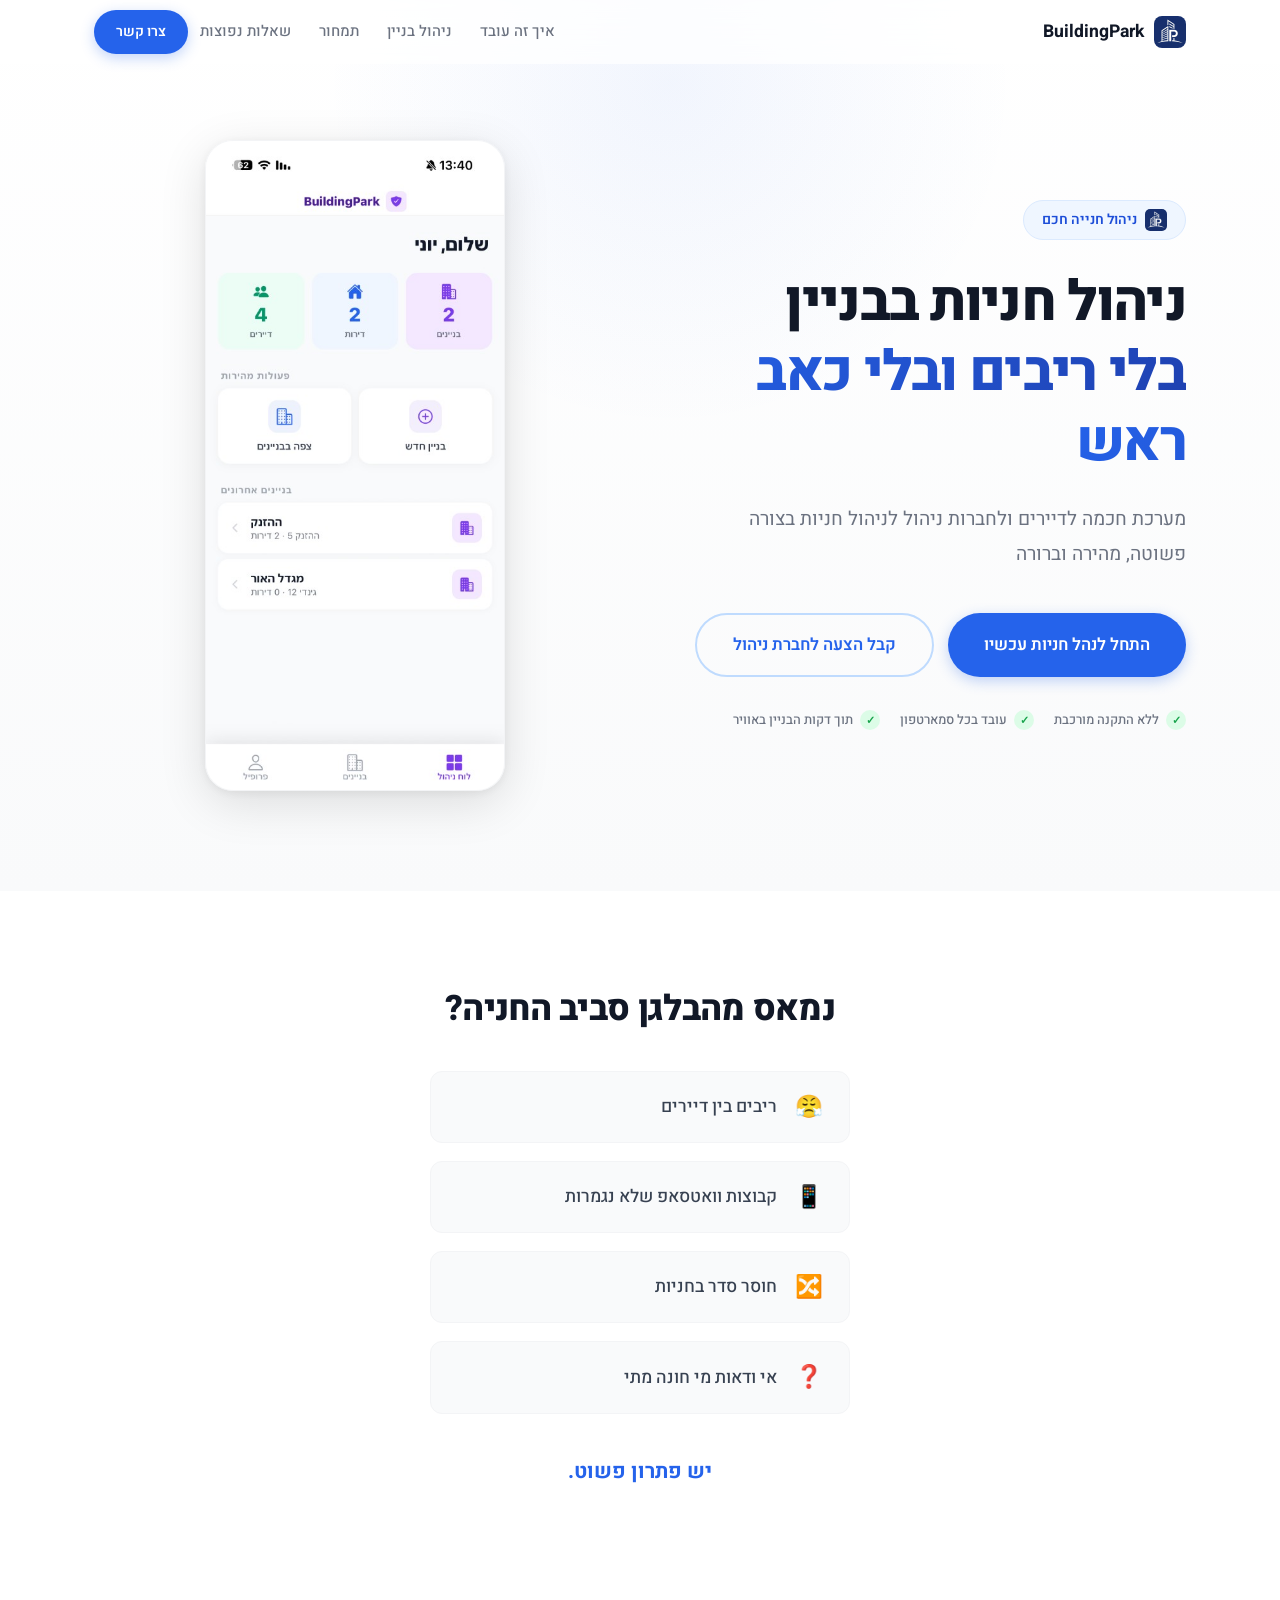
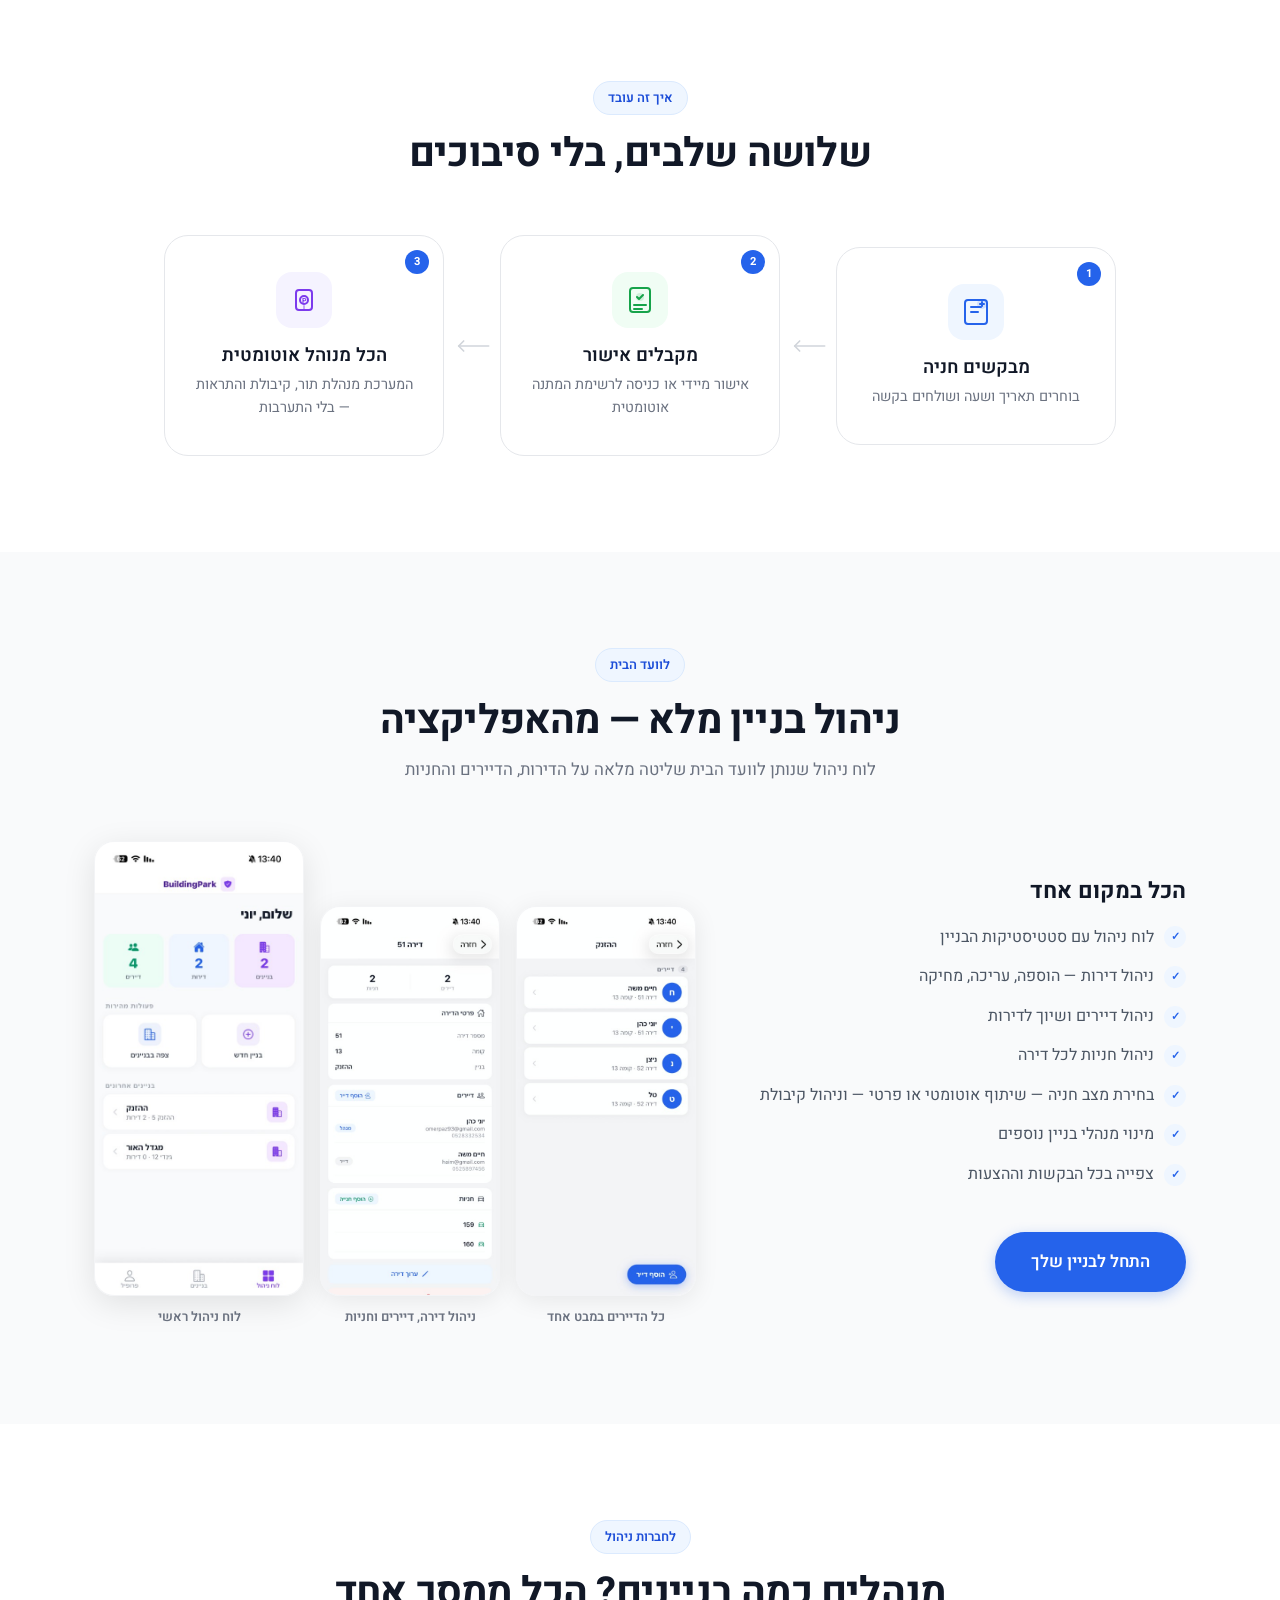
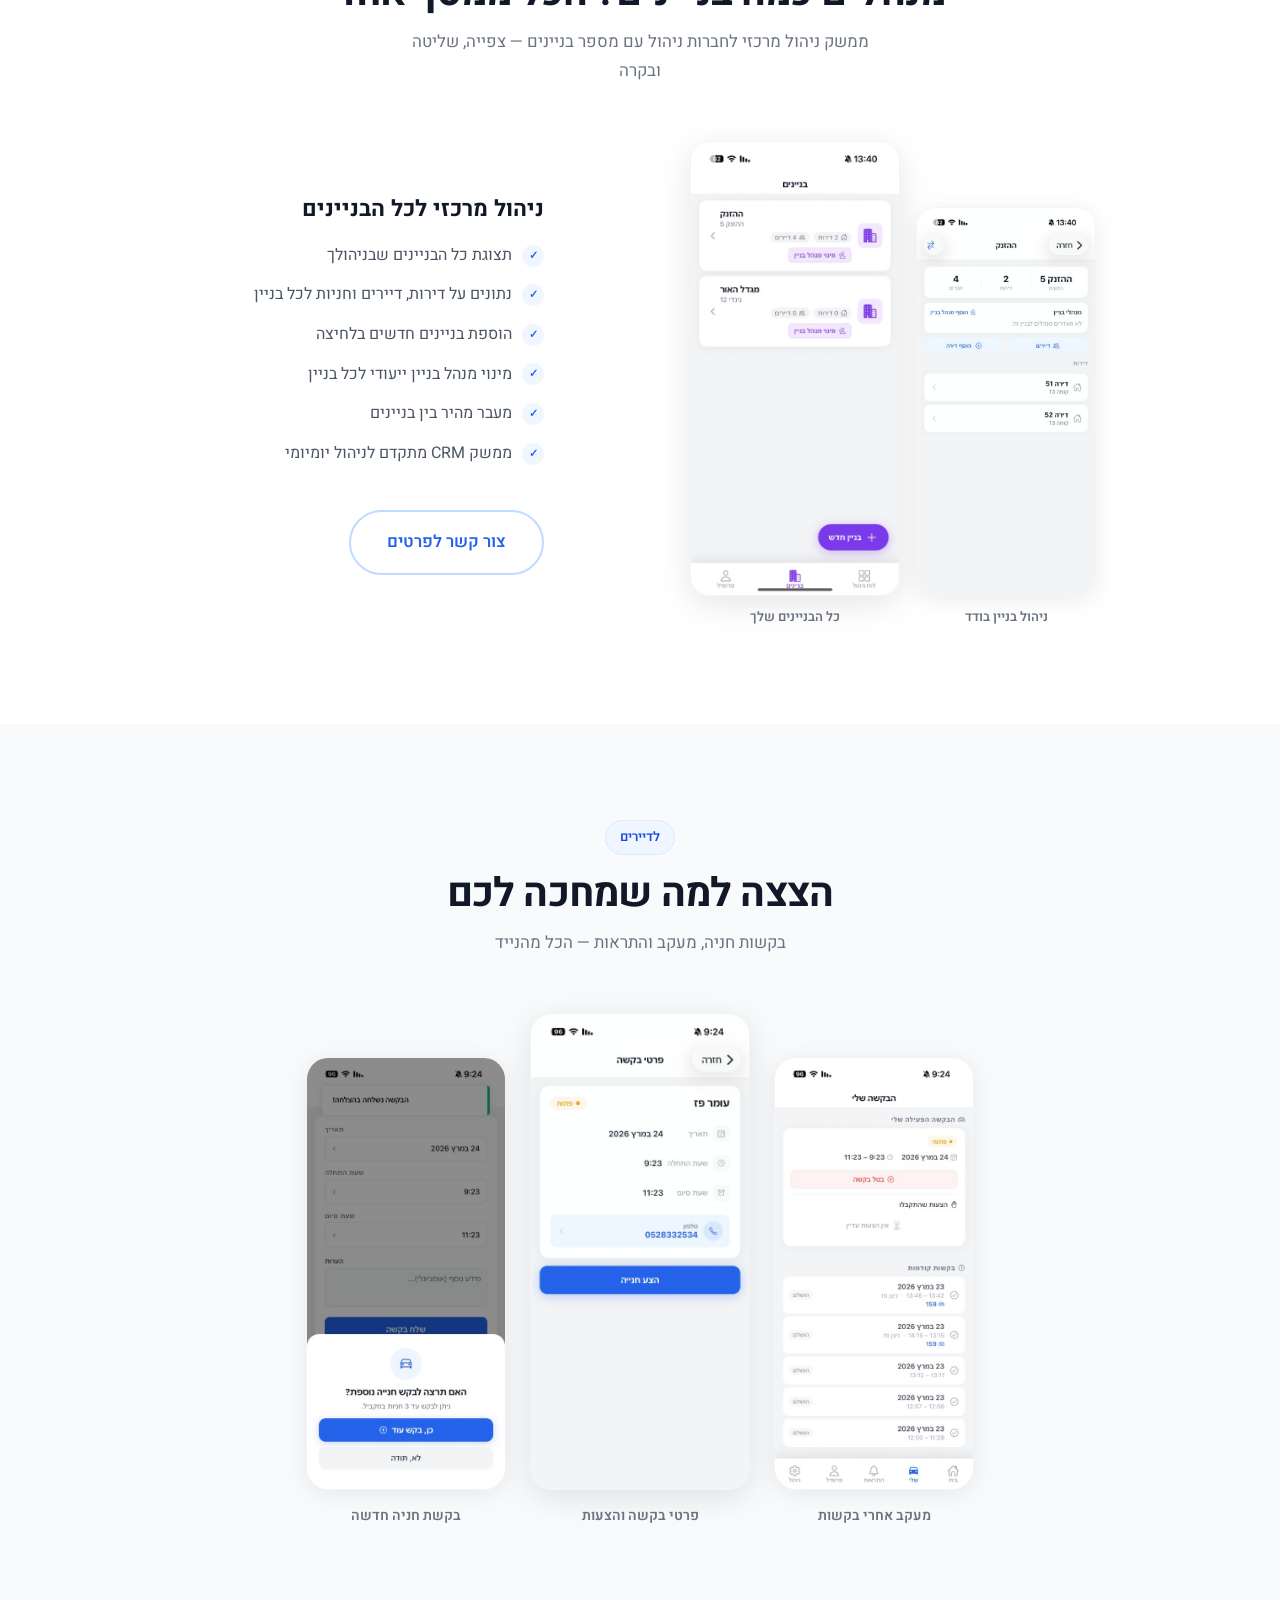
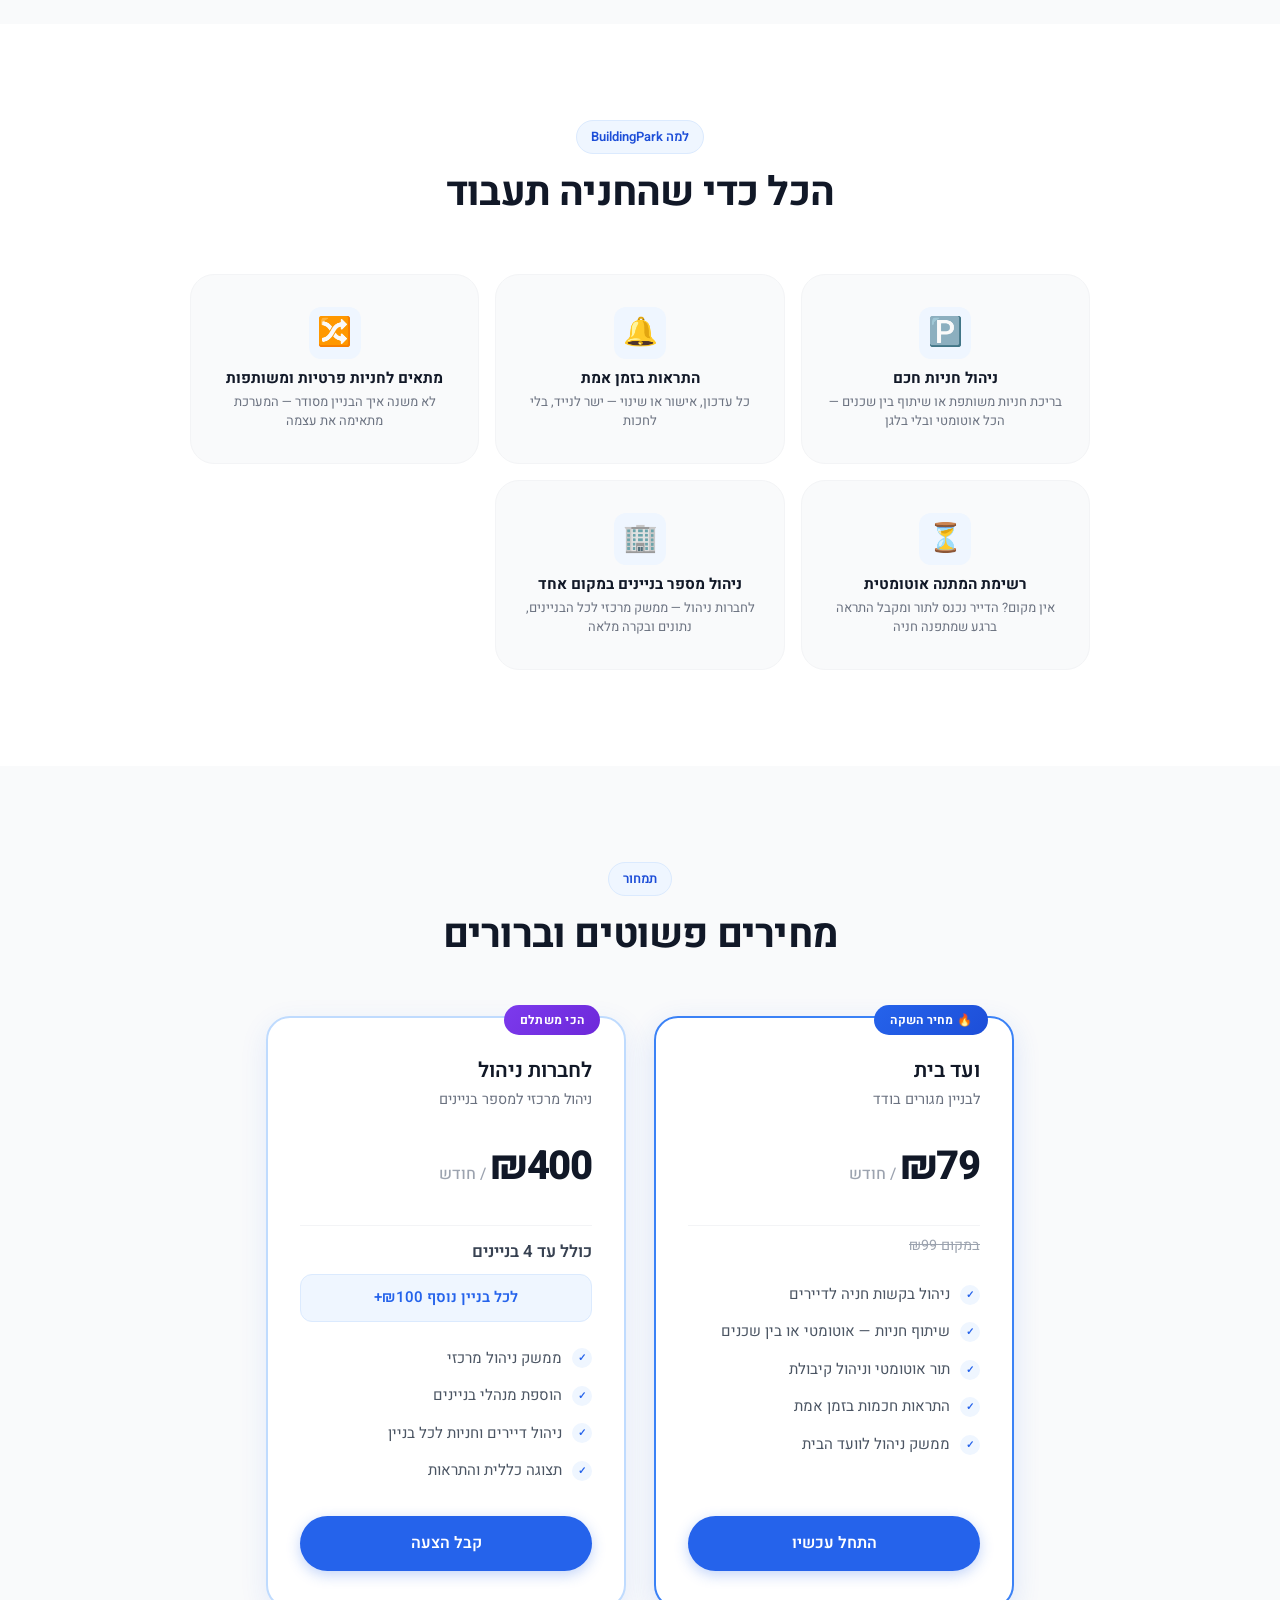
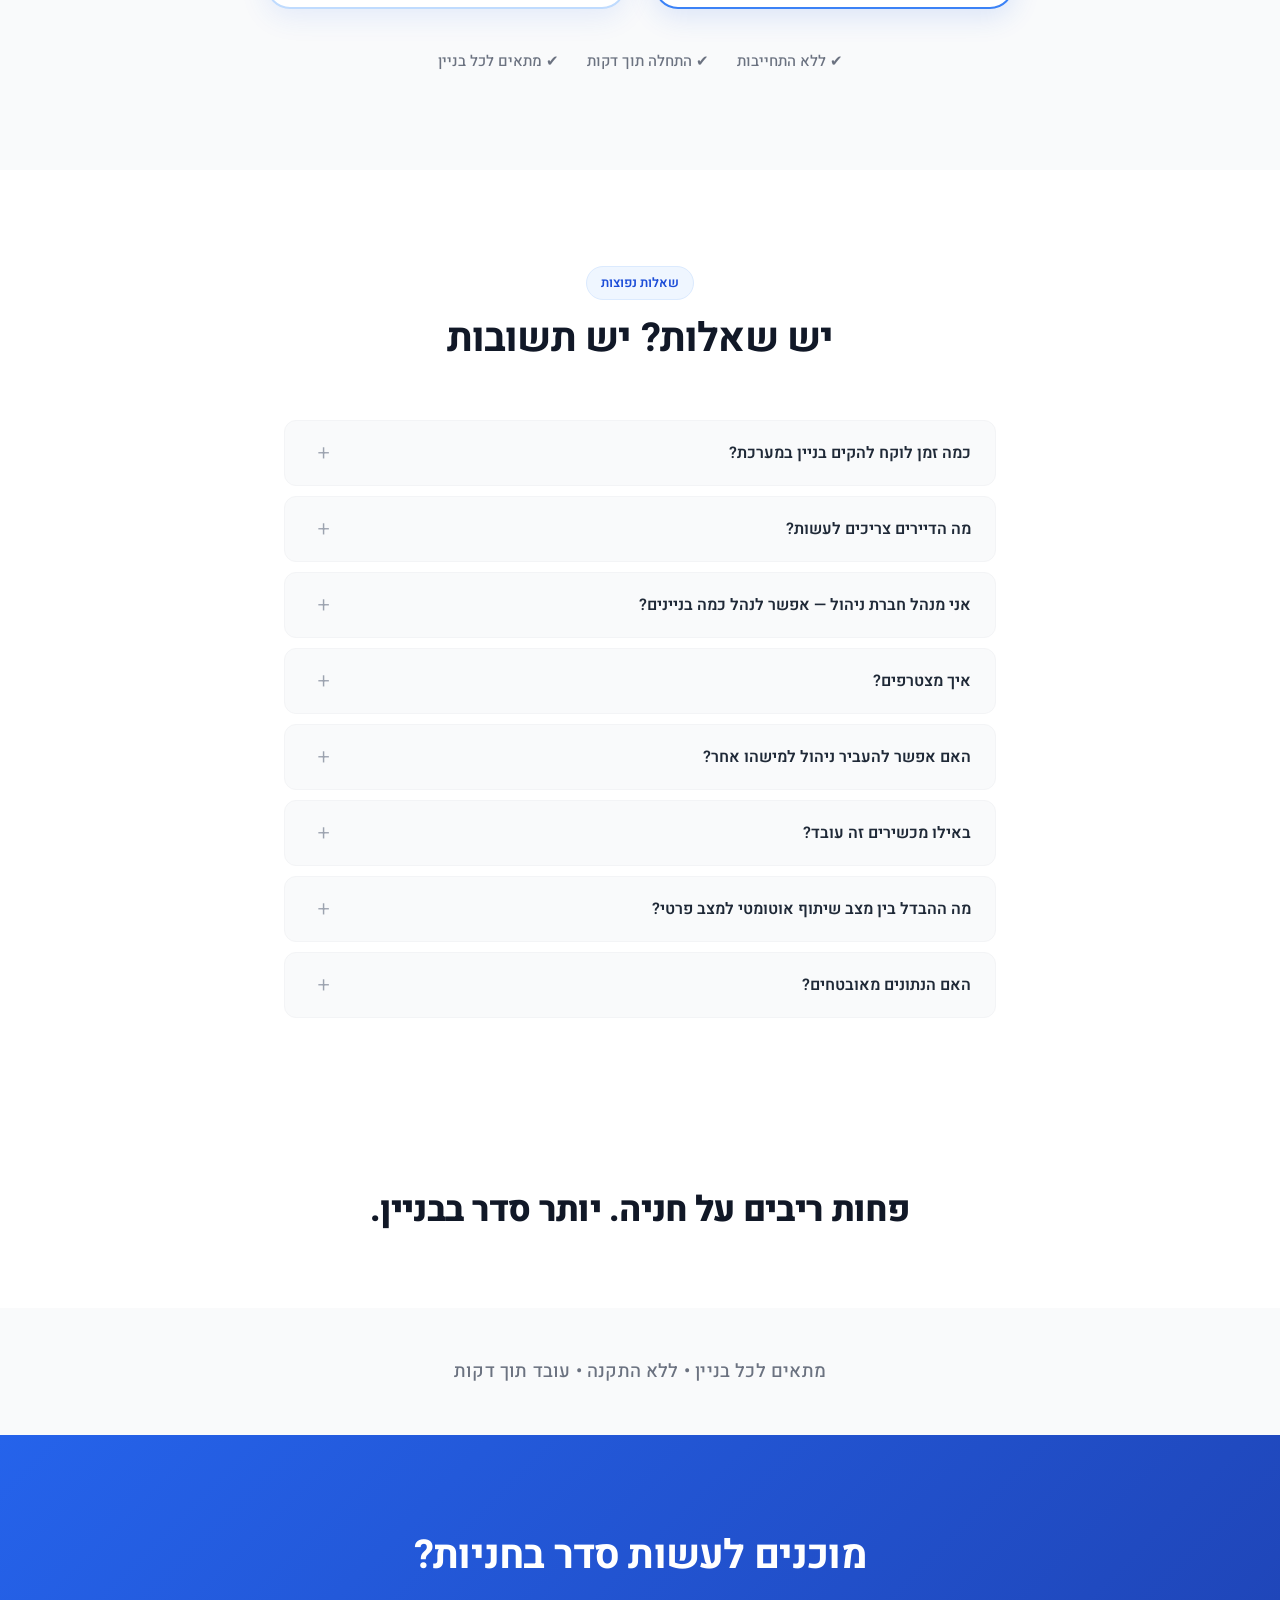
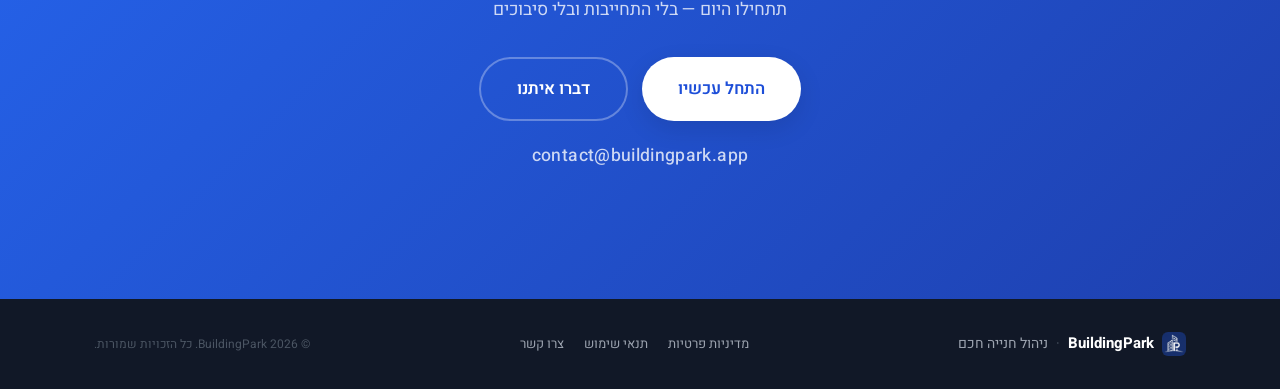
==== commit 612b3aa7: "feat: simplify mgmt pricing to clear package-based model - Main price: 400₪/month (includes up to 4 " ====
--- a/index.html
+++ b/index.html
@@ -304,17 +304,17 @@
       </div>
 
       <div class="pricing__card pricing__card--mgmt" data-v>
-        <span class="pricing__badge pricing__badge--mgmt">פופולרי</span>
+        <span class="pricing__badge pricing__badge--mgmt">הכי משתלם</span>
         <div class="pricing__head">
           <h3>לחברות ניהול</h3>
           <p class="pricing__desc">ניהול מרכזי למספר בניינים</p>
         </div>
         <div class="pricing__price">
-          <span class="pricing__amount">₪100</span>
-          <span class="pricing__period">/ לבניין בחודש</span>
-        </div>
-        <p class="pricing__base">חבילות החל מ-₪400 לחודש</p>
-        <p class="pricing__explain">כולל עד 4 בניינים, כל בניין נוסף בתוספת ₪100</p>
+          <span class="pricing__amount">₪400</span>
+          <span class="pricing__period">/ חודש</span>
+        </div>
+        <p class="pricing__includes">כולל עד 4 בניינים</p>
+        <p class="pricing__addon">+₪100 לכל בניין נוסף</p>
         <ul class="pricing__features">
           <li>ממשק ניהול מרכזי</li>
           <li>הוספת מנהלי בניינים</li>
--- a/styles.css
+++ b/styles.css
@@ -601,16 +601,18 @@
   background:linear-gradient(135deg,#7c3aed,#6d28d9);
 }
 
-.pricing__base{
+.pricing__includes{
   font-size:1.05rem;font-weight:600;
-  color:var(--c-600);margin-top:-16px;margin-bottom:12px;
-}
-
-.pricing__explain{
-  font-size:.875rem;color:var(--g-500);
-  margin-bottom:24px;padding:12px 16px;
-  background:var(--g-50);border-radius:var(--r);
-  border:1px solid var(--g-100);line-height:1.6;
+  color:var(--g-700);margin-top:-16px;margin-bottom:8px;
+}
+
+.pricing__addon{
+  font-size:.9375rem;font-weight:600;
+  color:var(--c-600);margin-bottom:24px;
+  padding:10px 16px;
+  background:var(--c-50);border-radius:var(--r);
+  border:1px solid var(--c-100);
+  text-align:center;direction:ltr;
 }
 
 .pricing__trust{
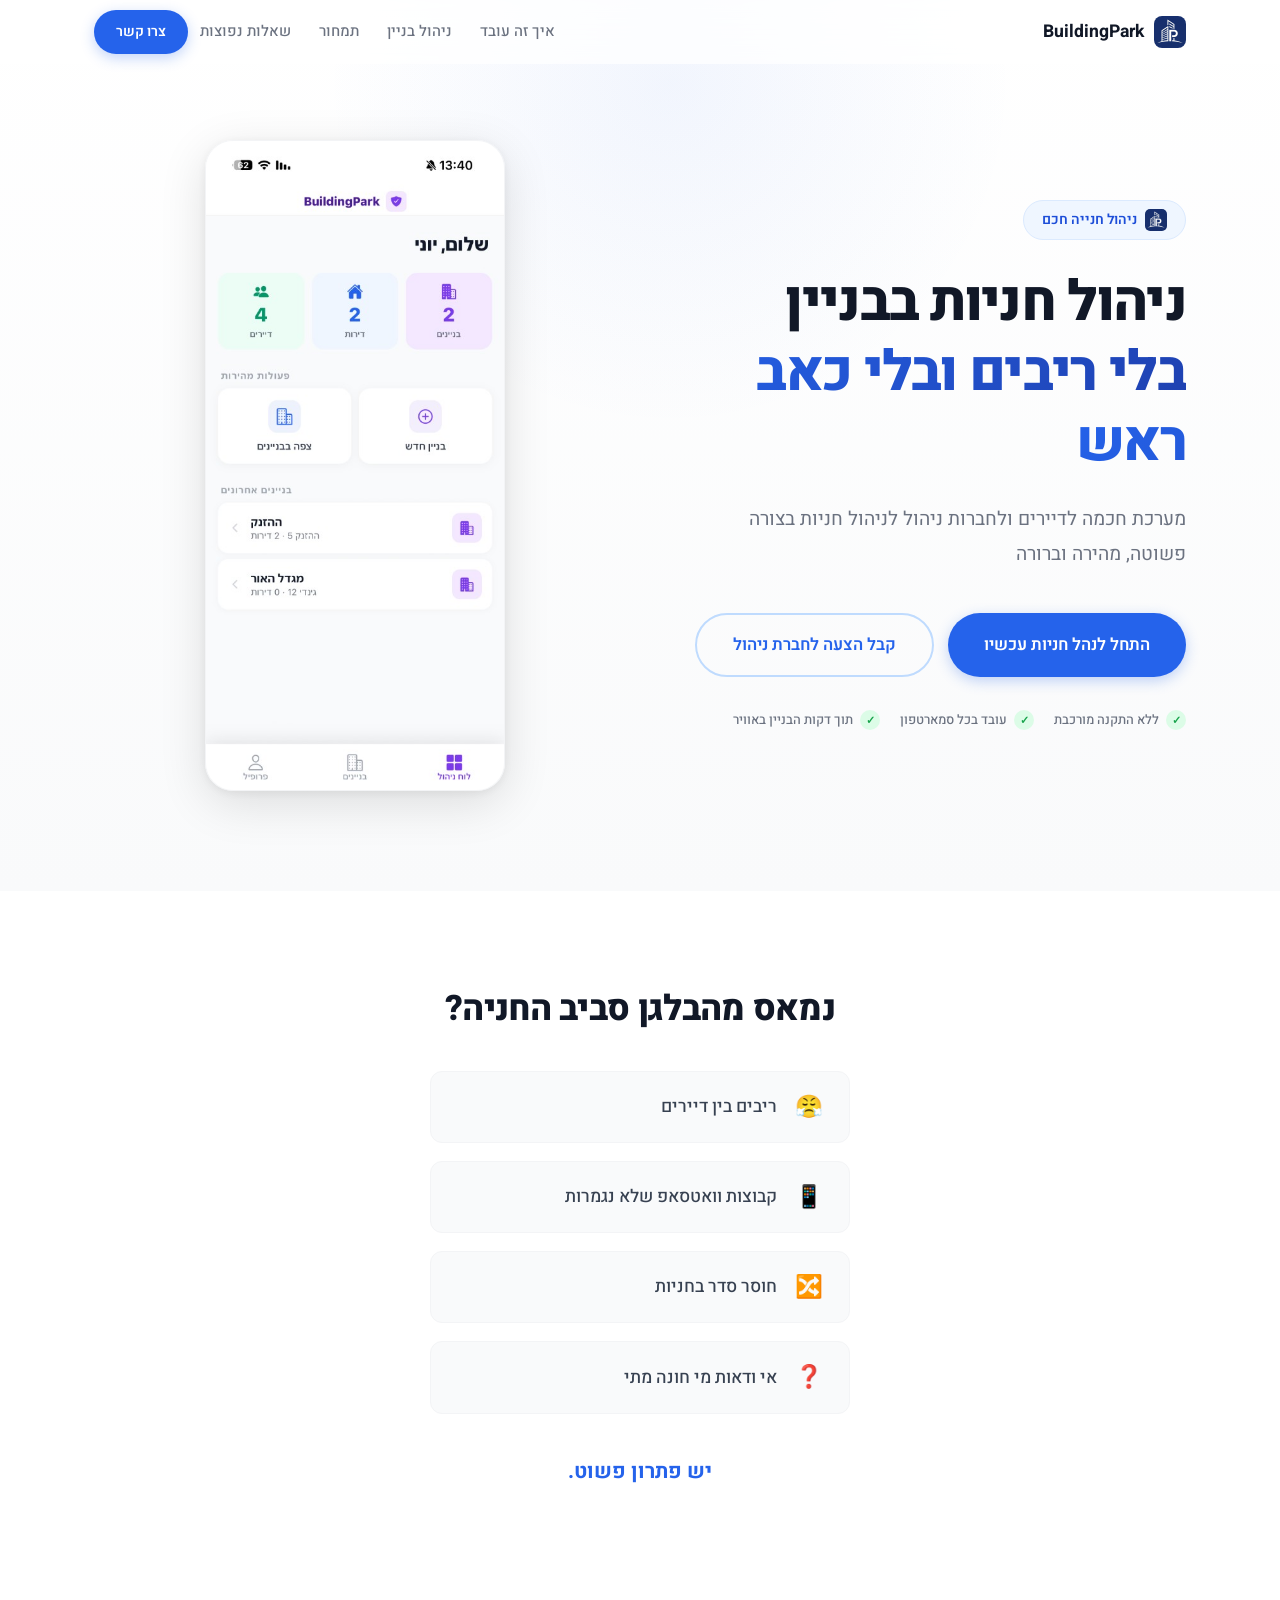
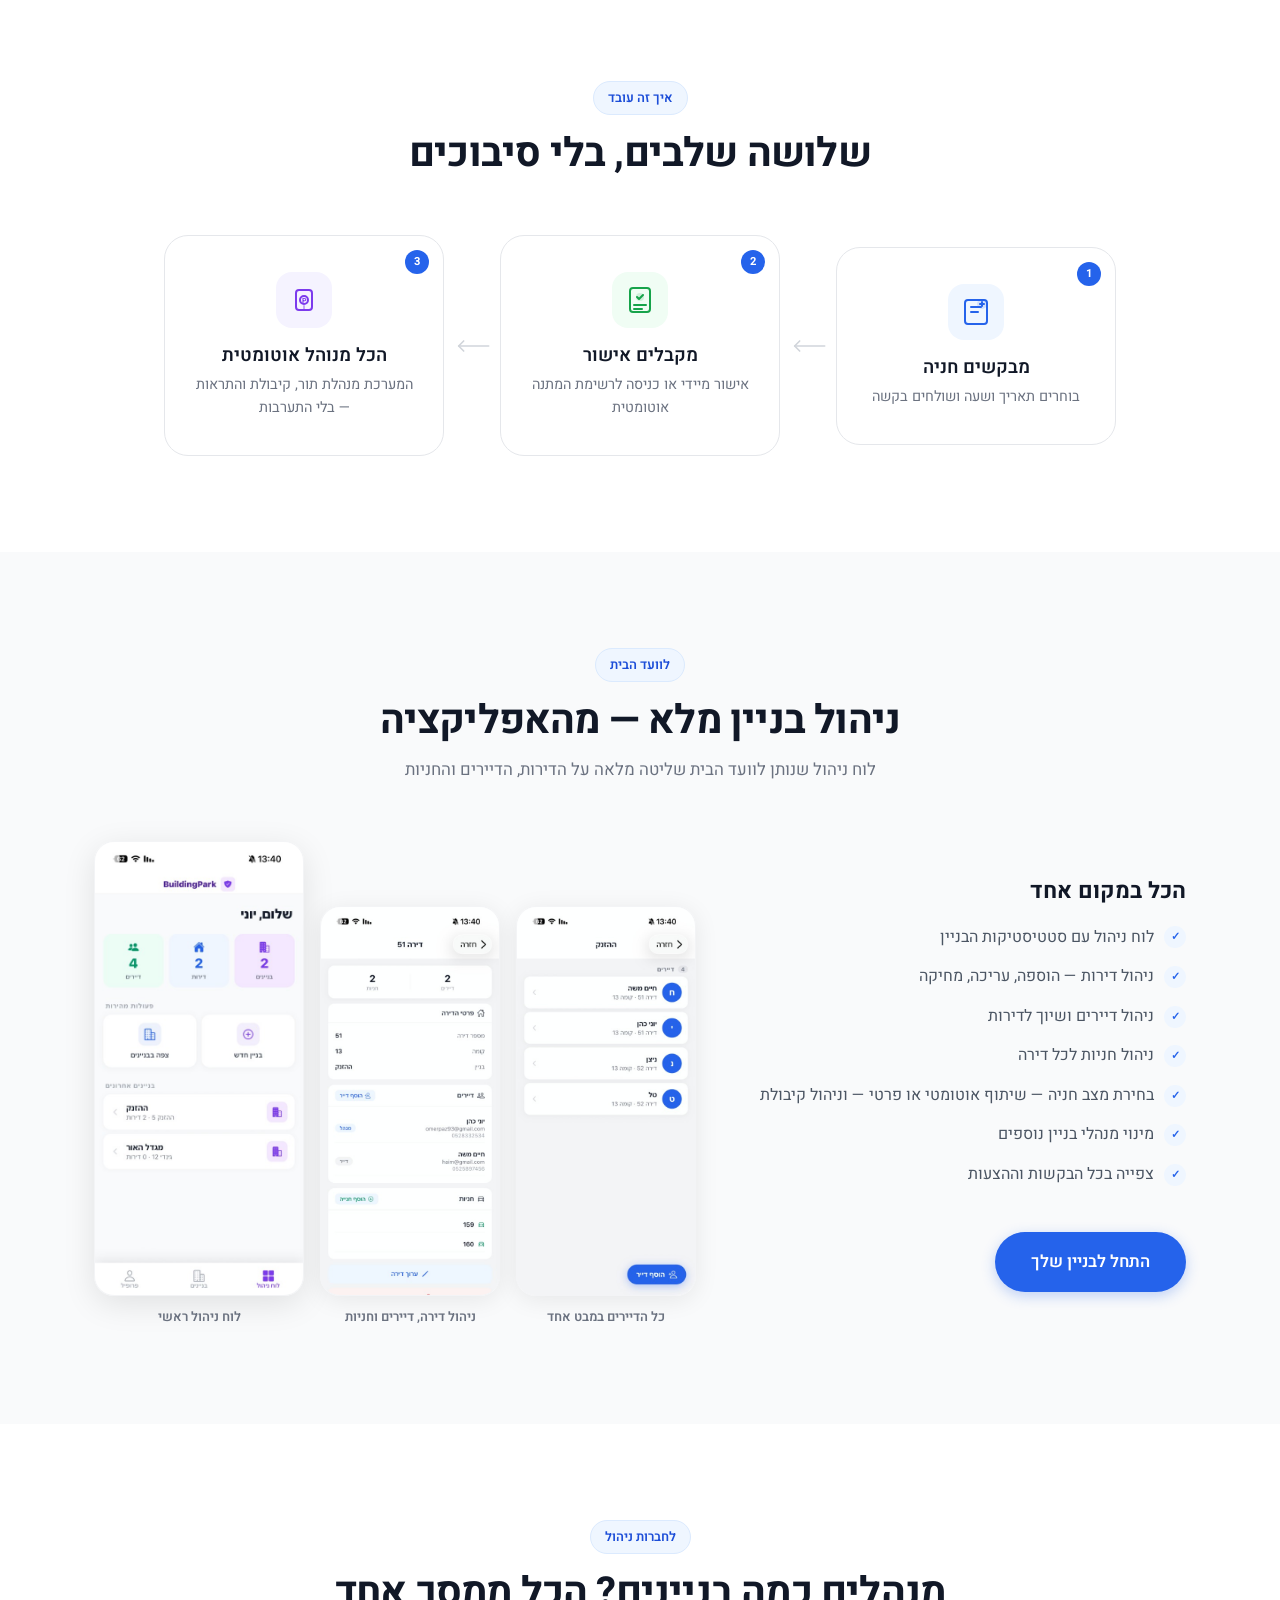
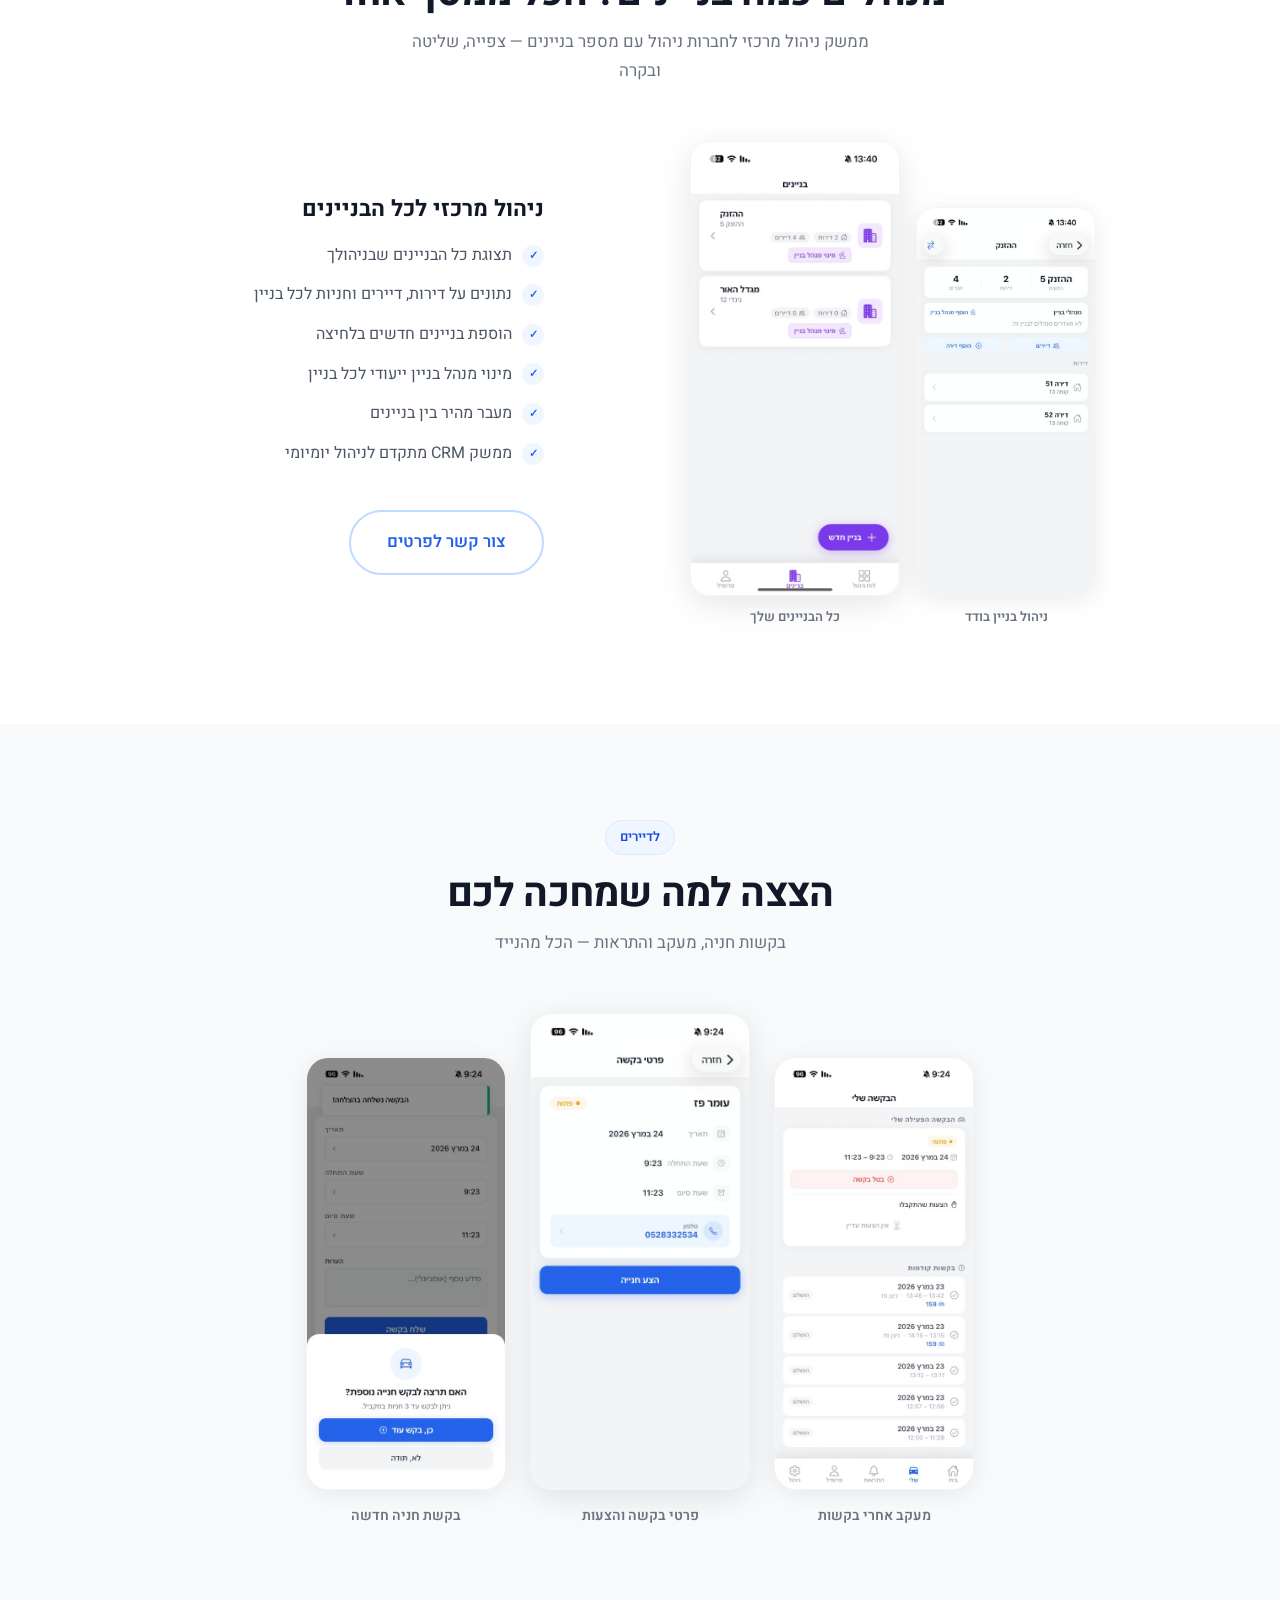
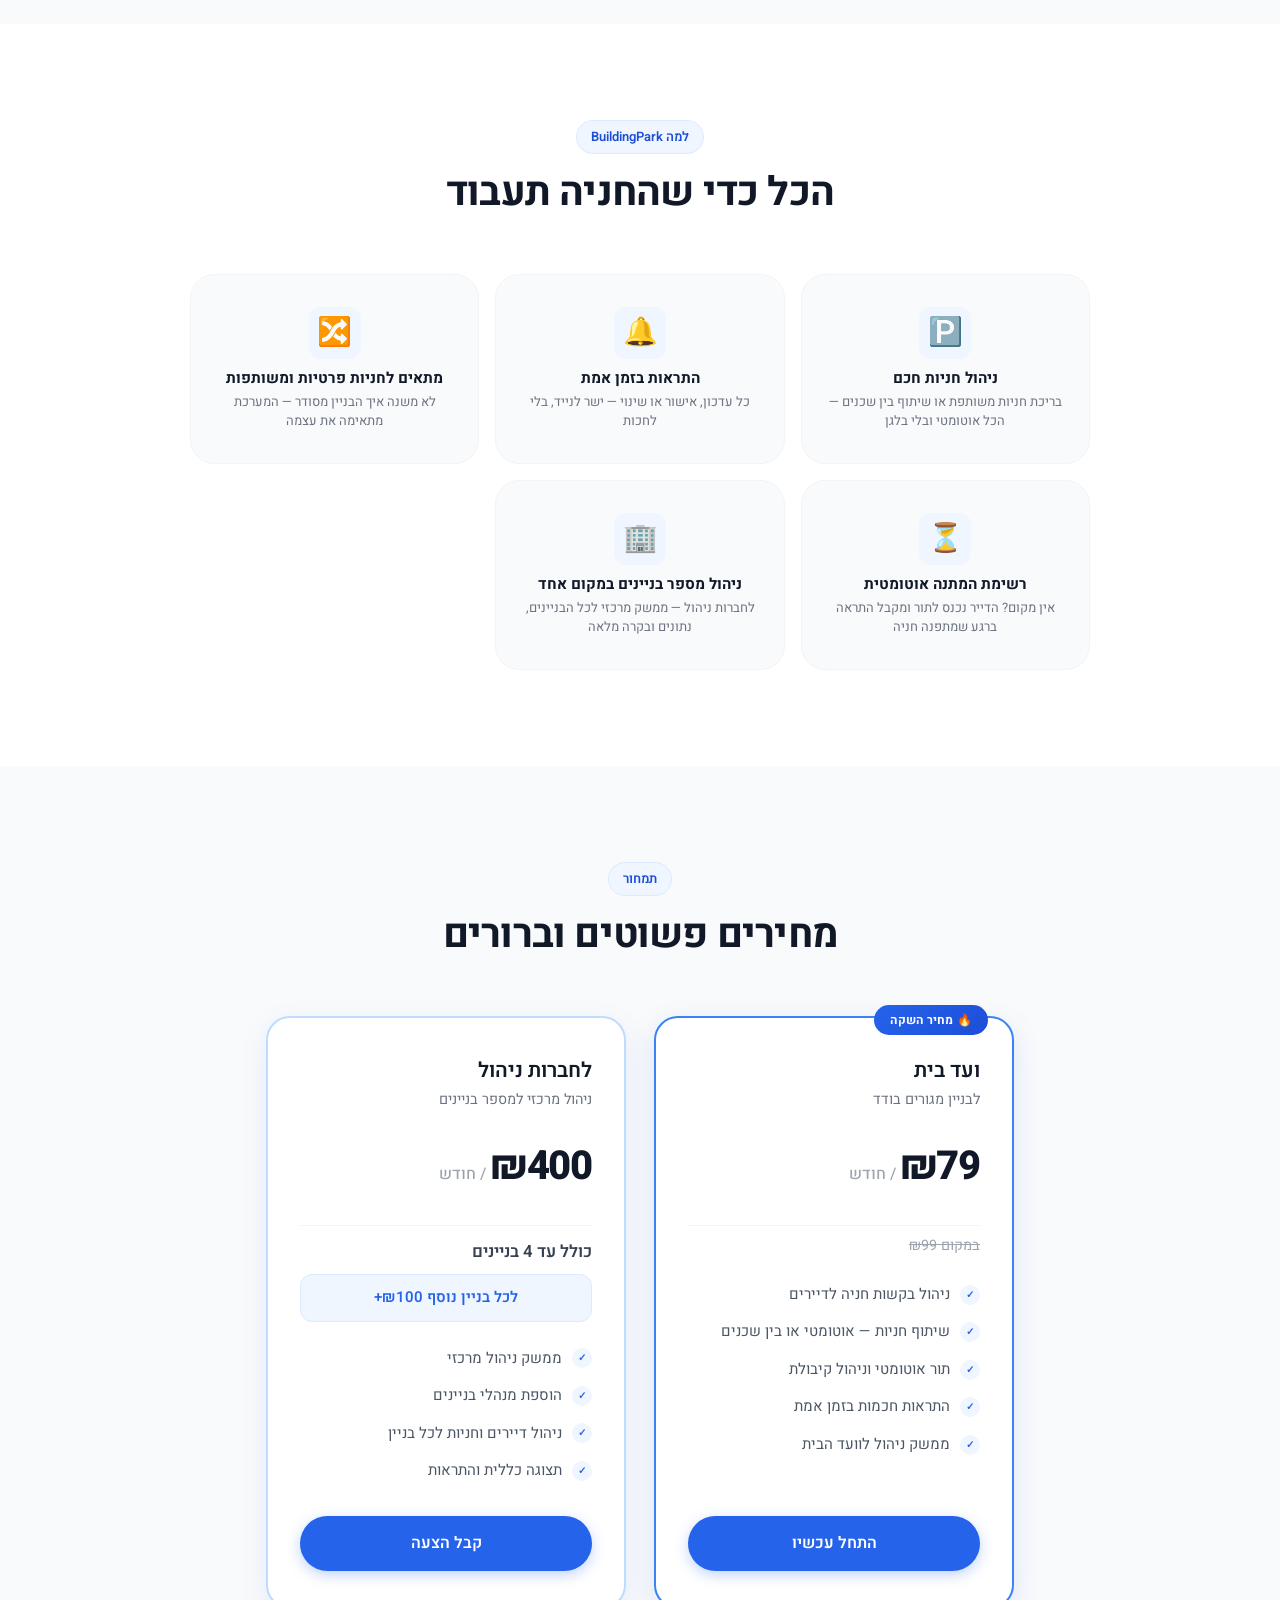
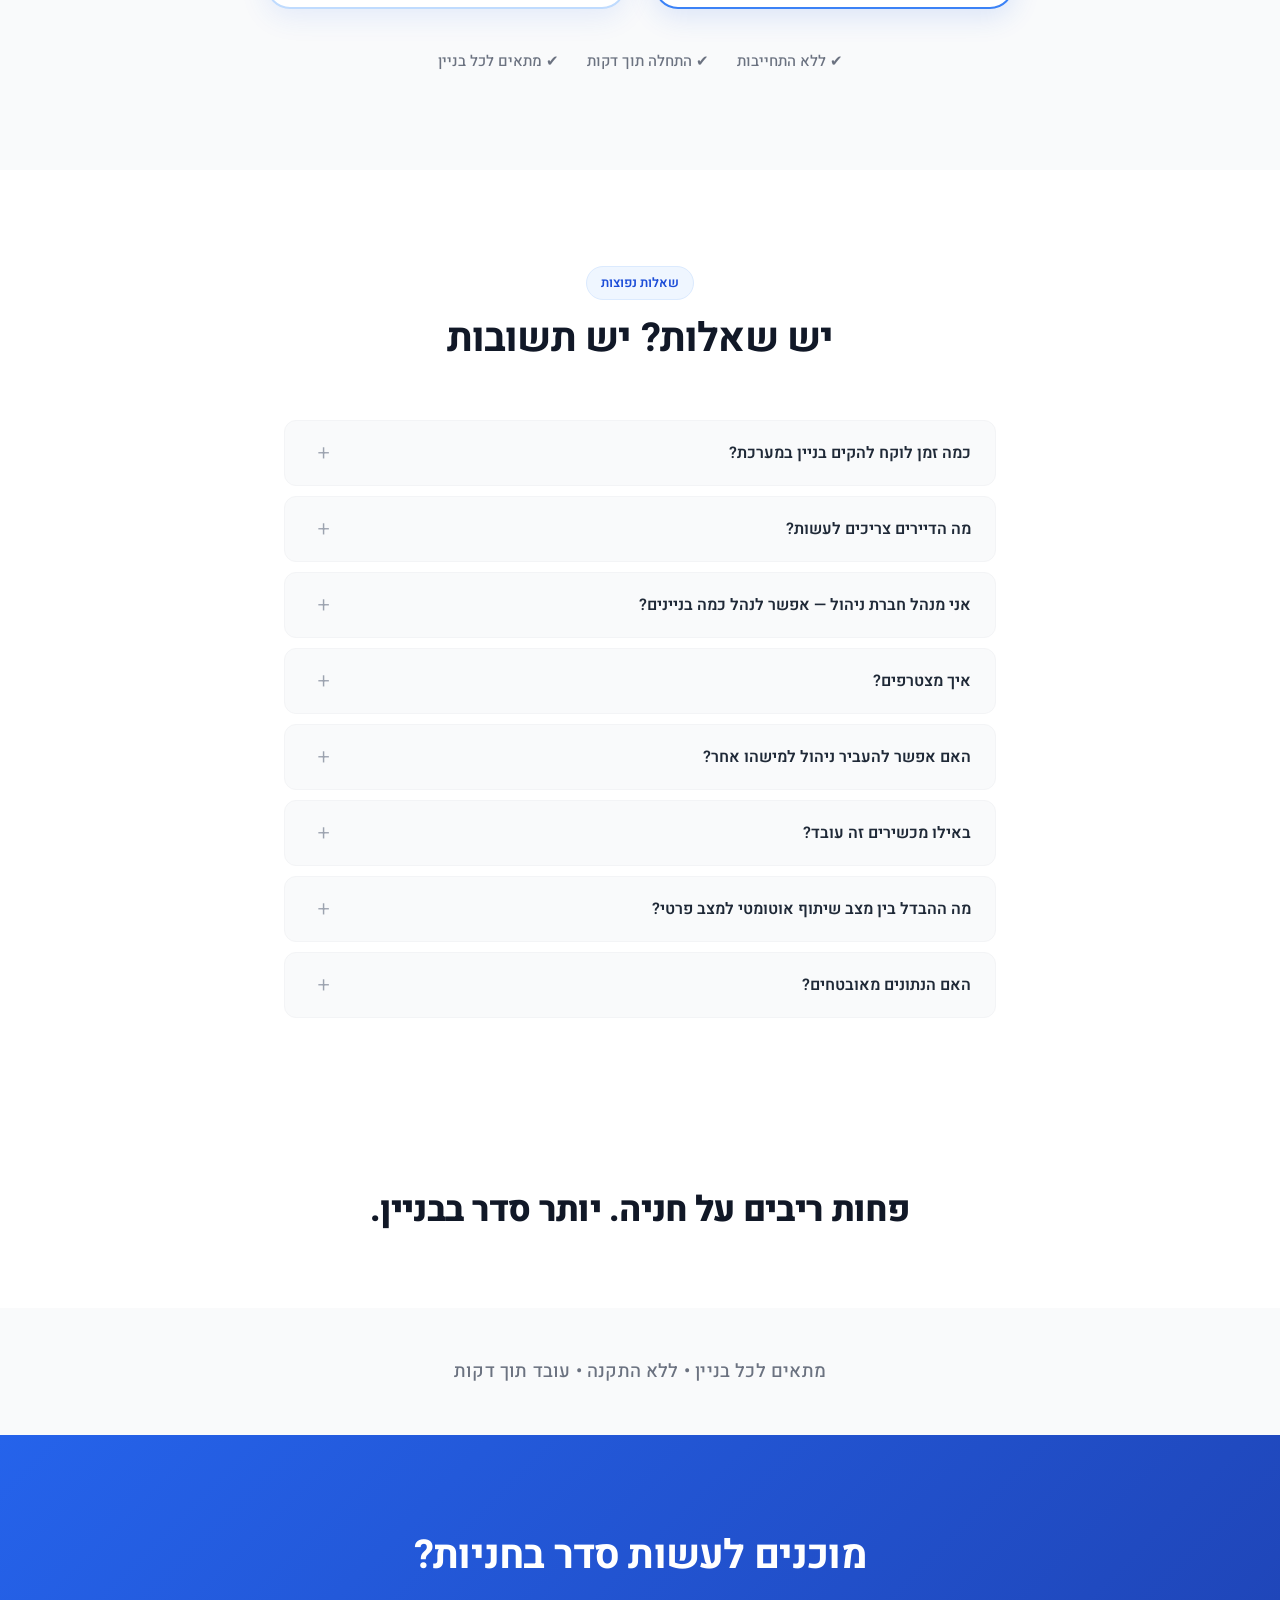
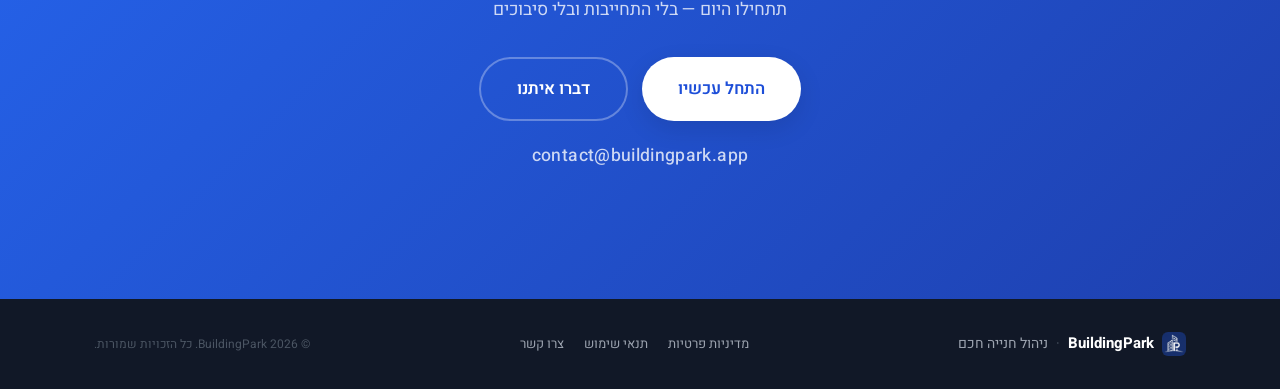
==== commit cf1645f8: "style: remove promotional badge from mgmt pricing card Cleaner B2B appearance without marketing-styl" ====
--- a/index.html
+++ b/index.html
@@ -304,7 +304,6 @@
       </div>
 
       <div class="pricing__card pricing__card--mgmt" data-v>
-        <span class="pricing__badge pricing__badge--mgmt">הכי משתלם</span>
         <div class="pricing__head">
           <h3>לחברות ניהול</h3>
           <p class="pricing__desc">ניהול מרכזי למספר בניינים</p>
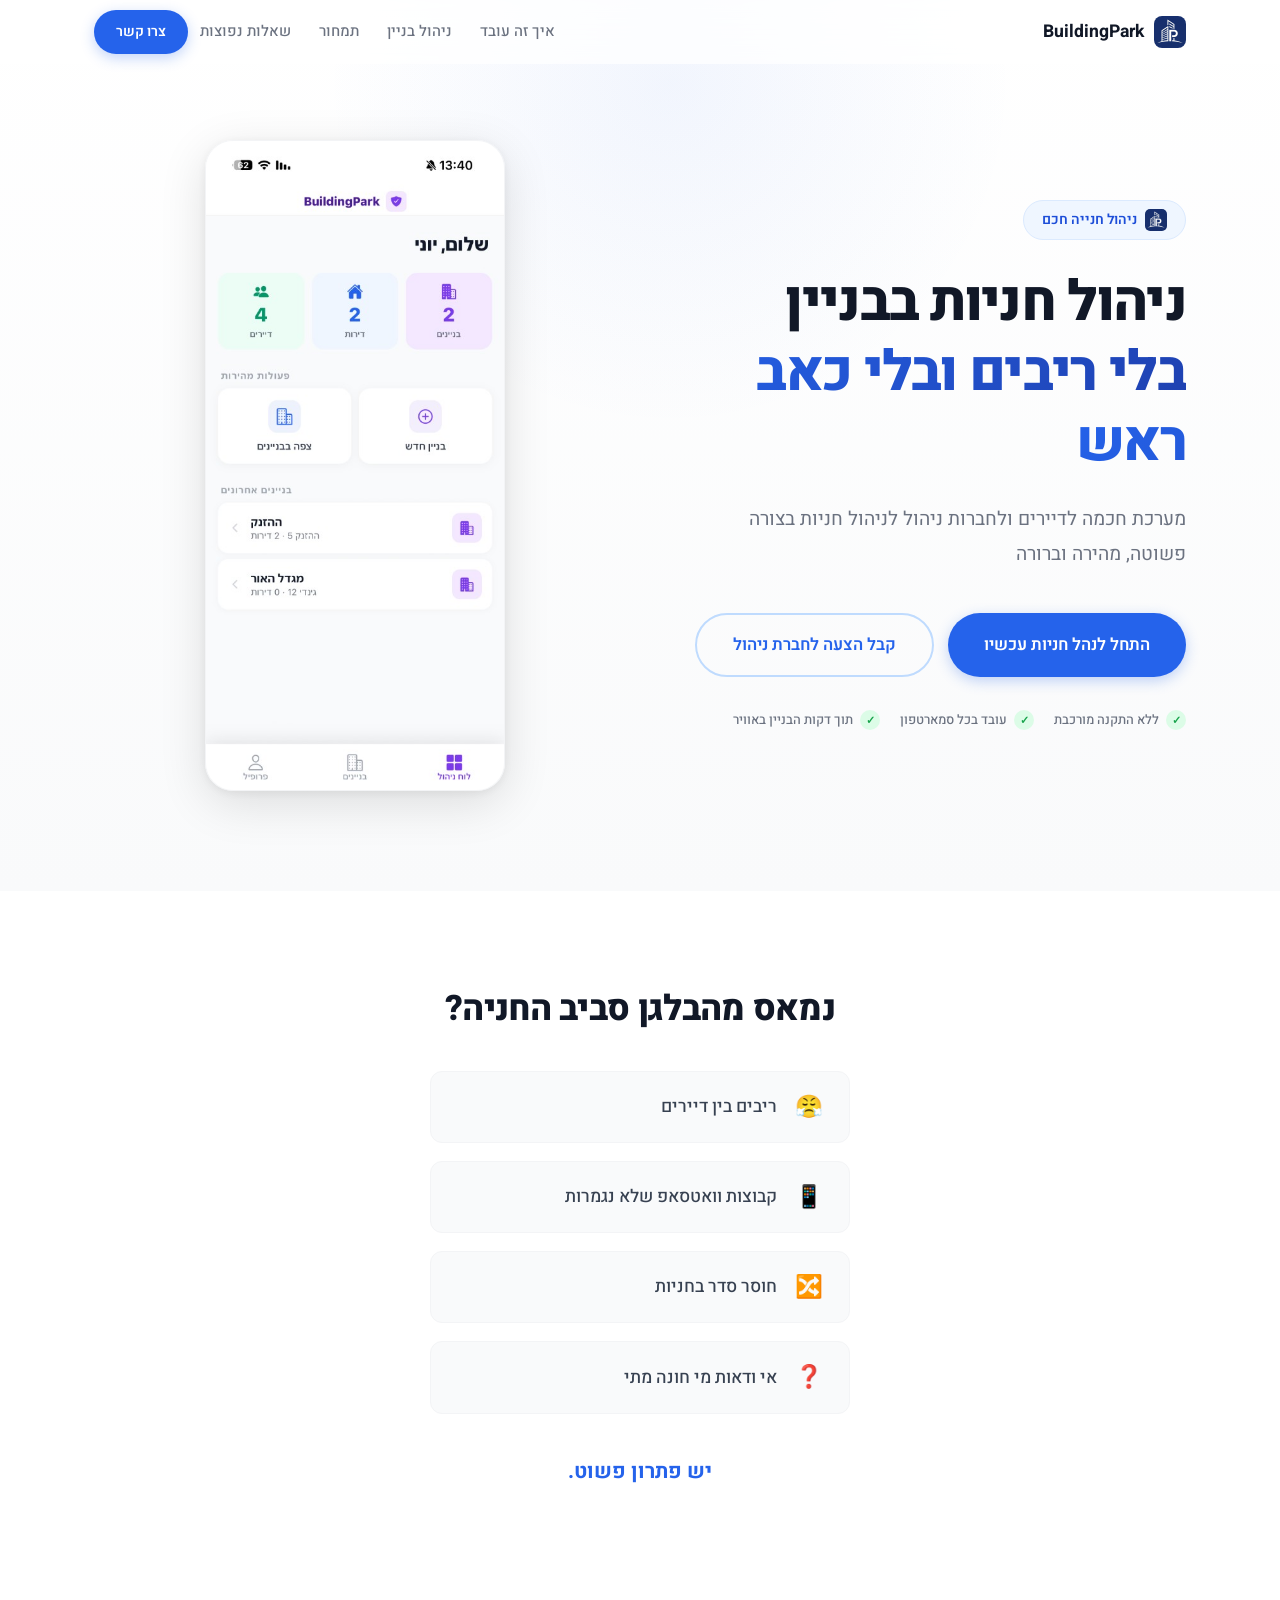
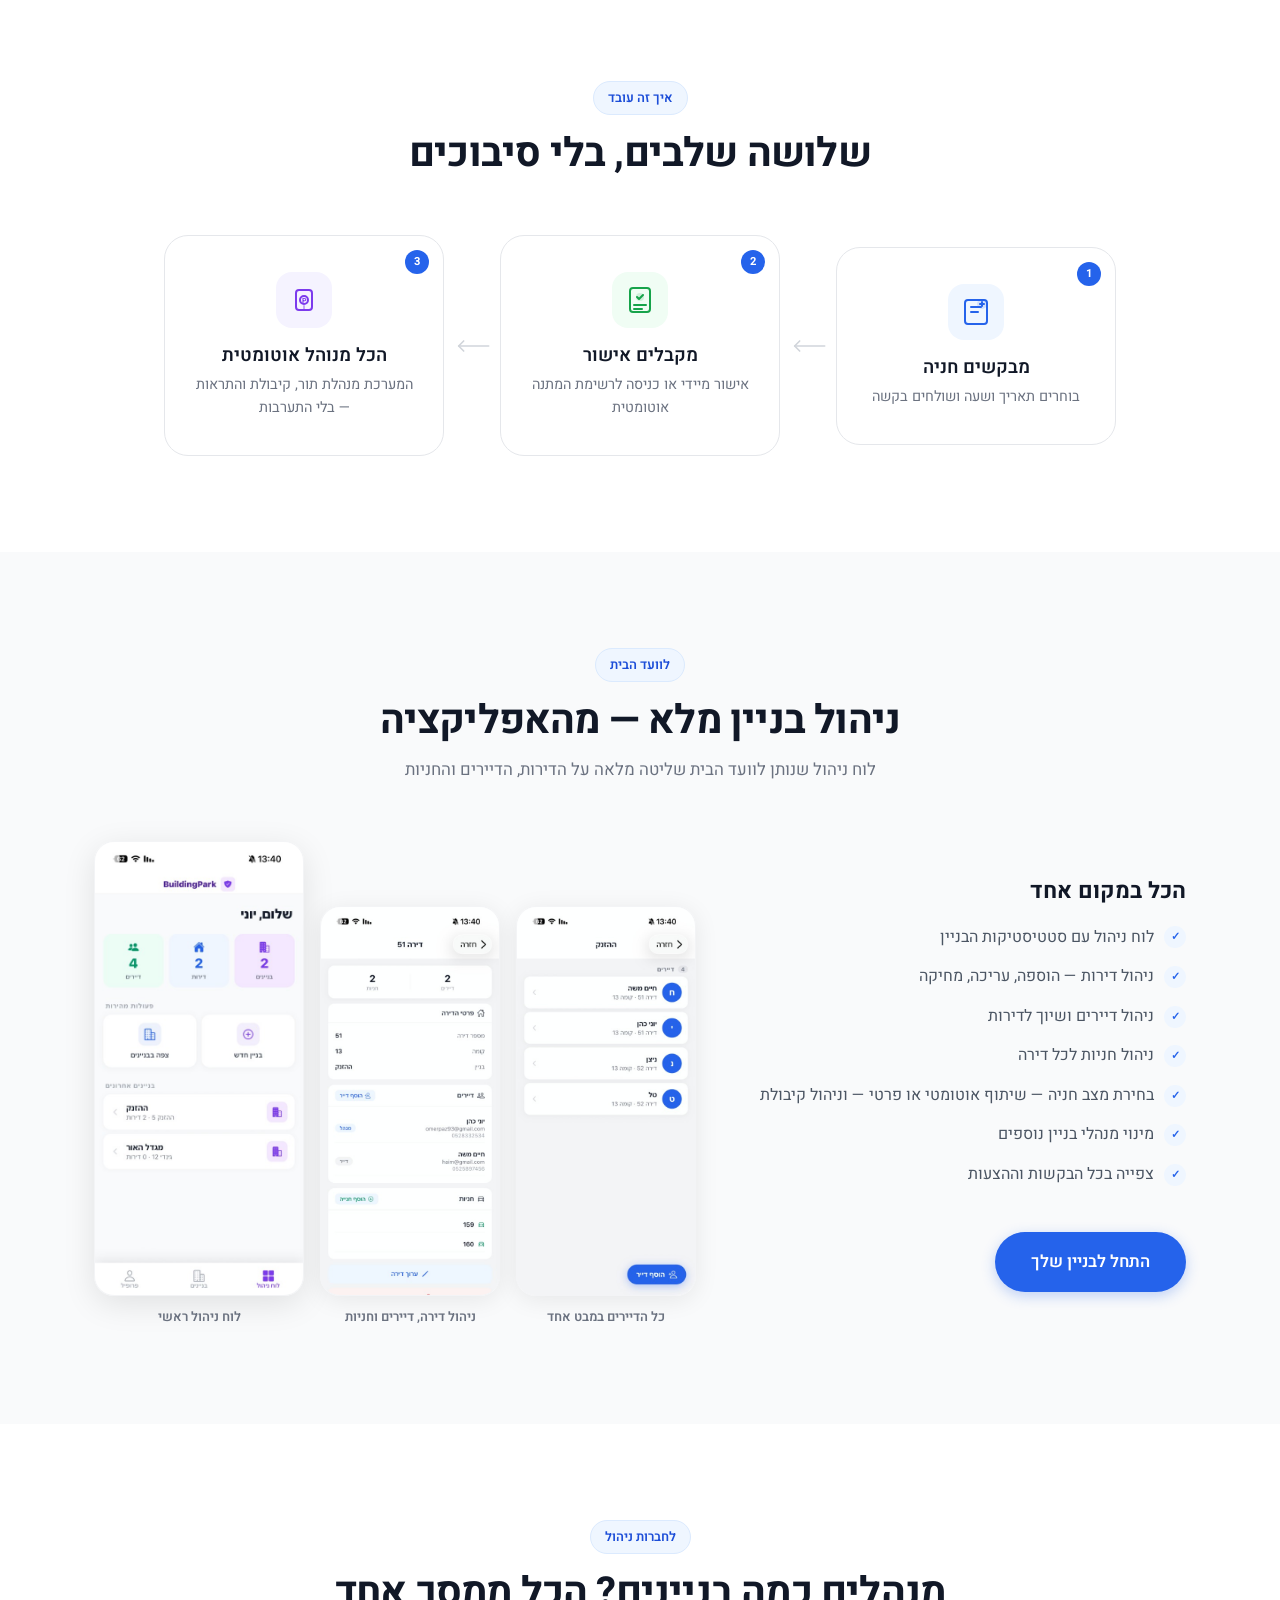
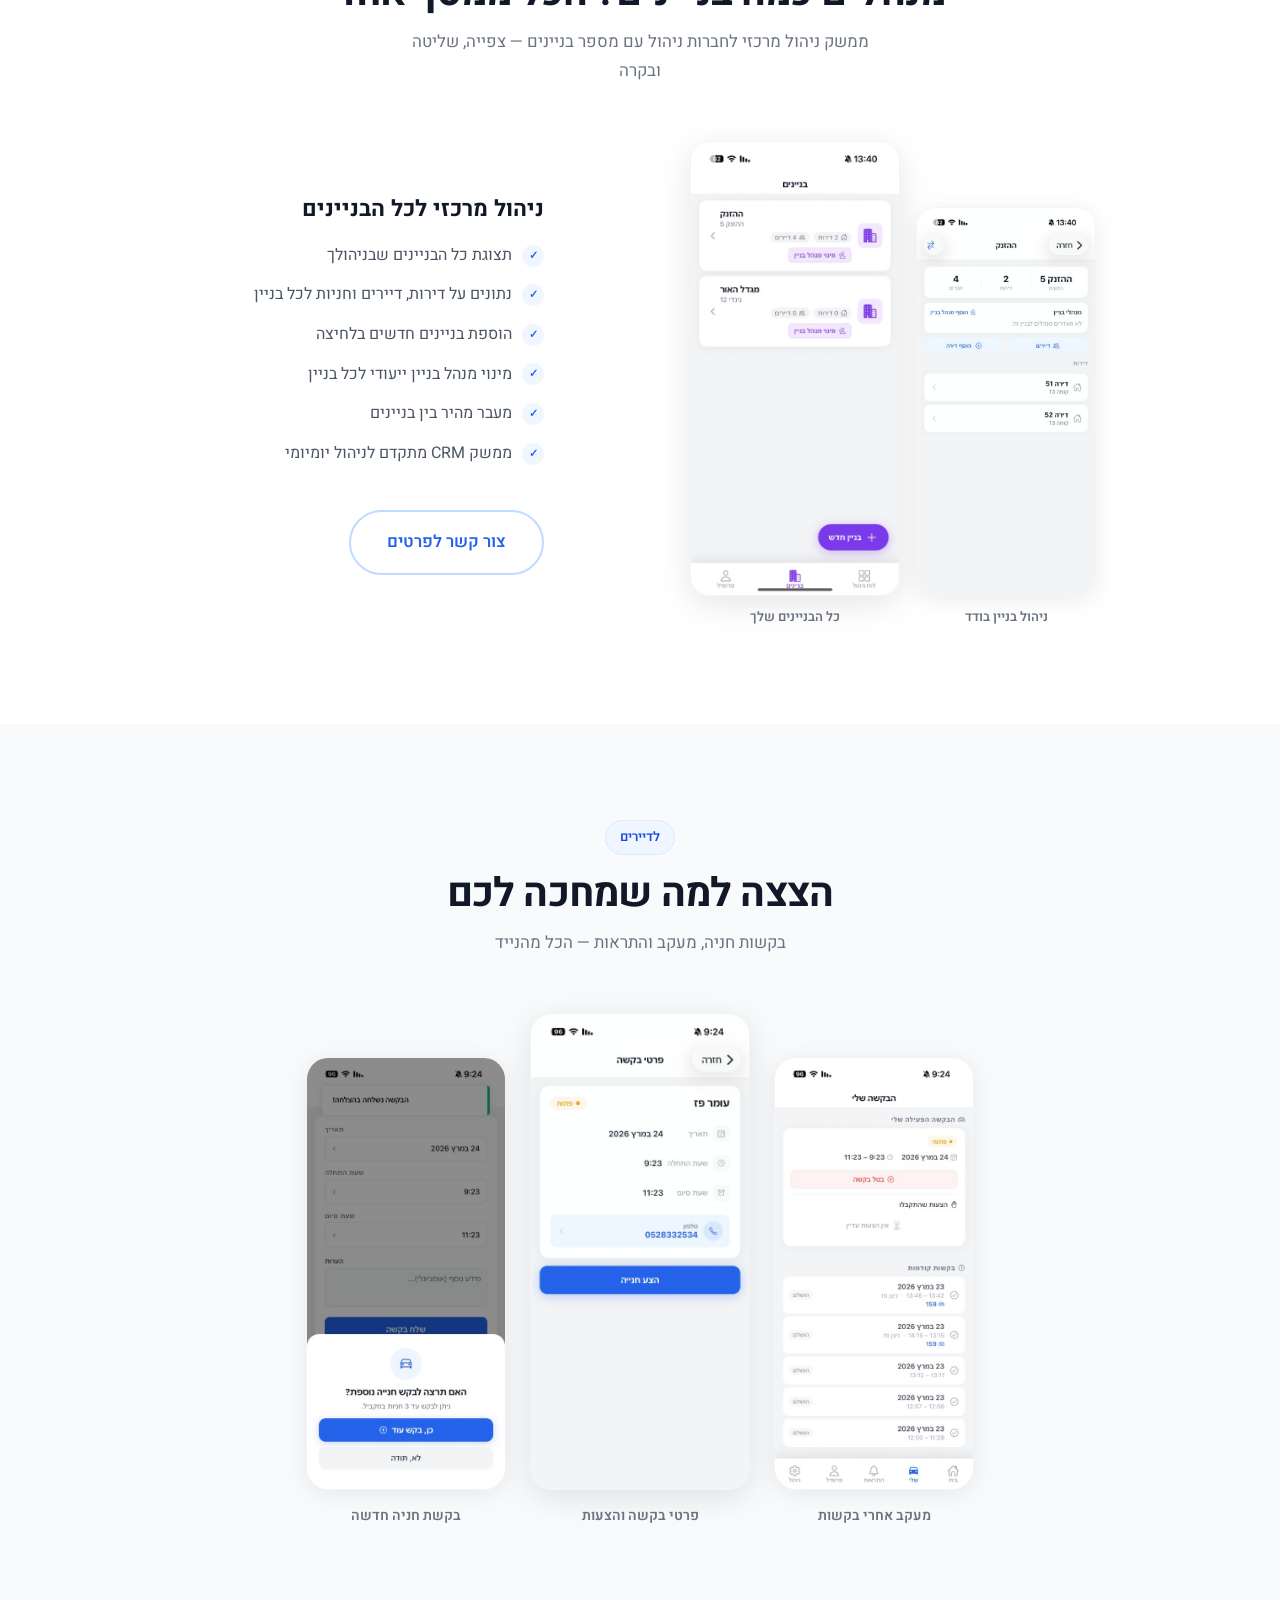
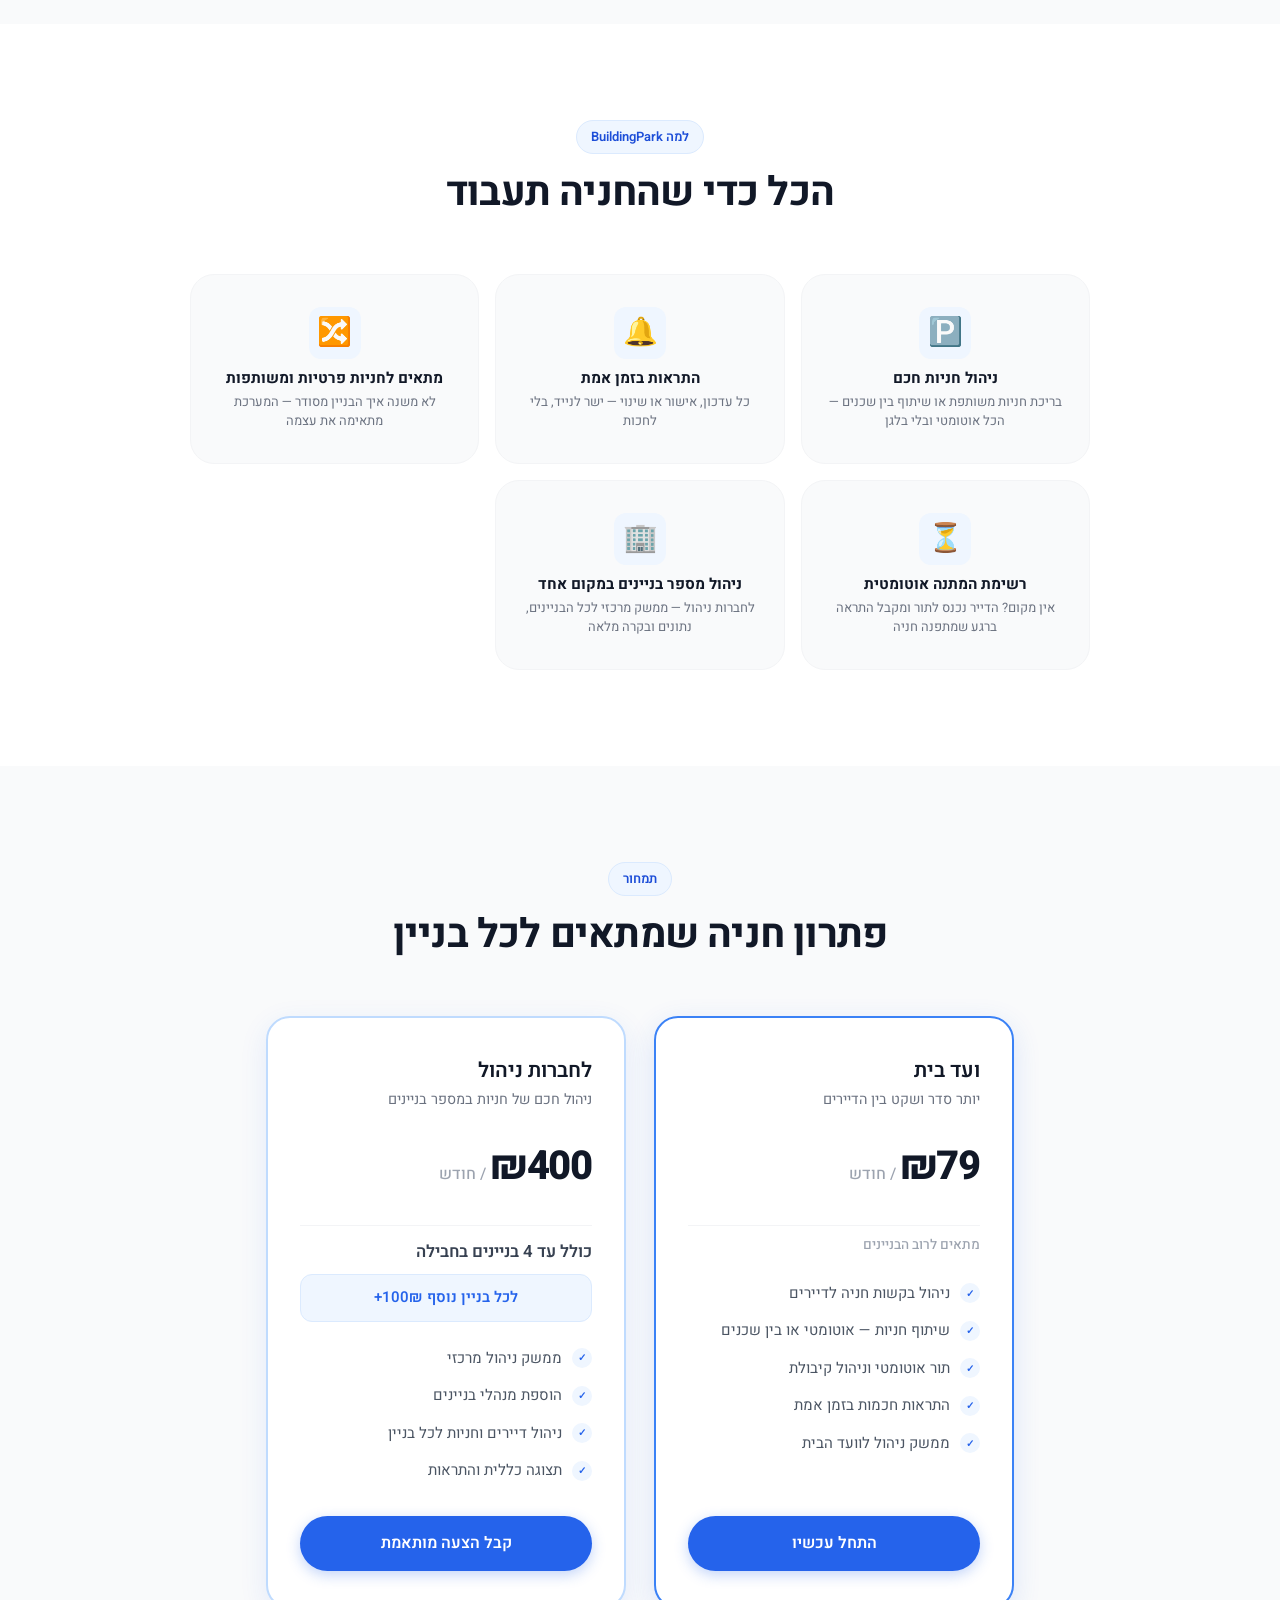
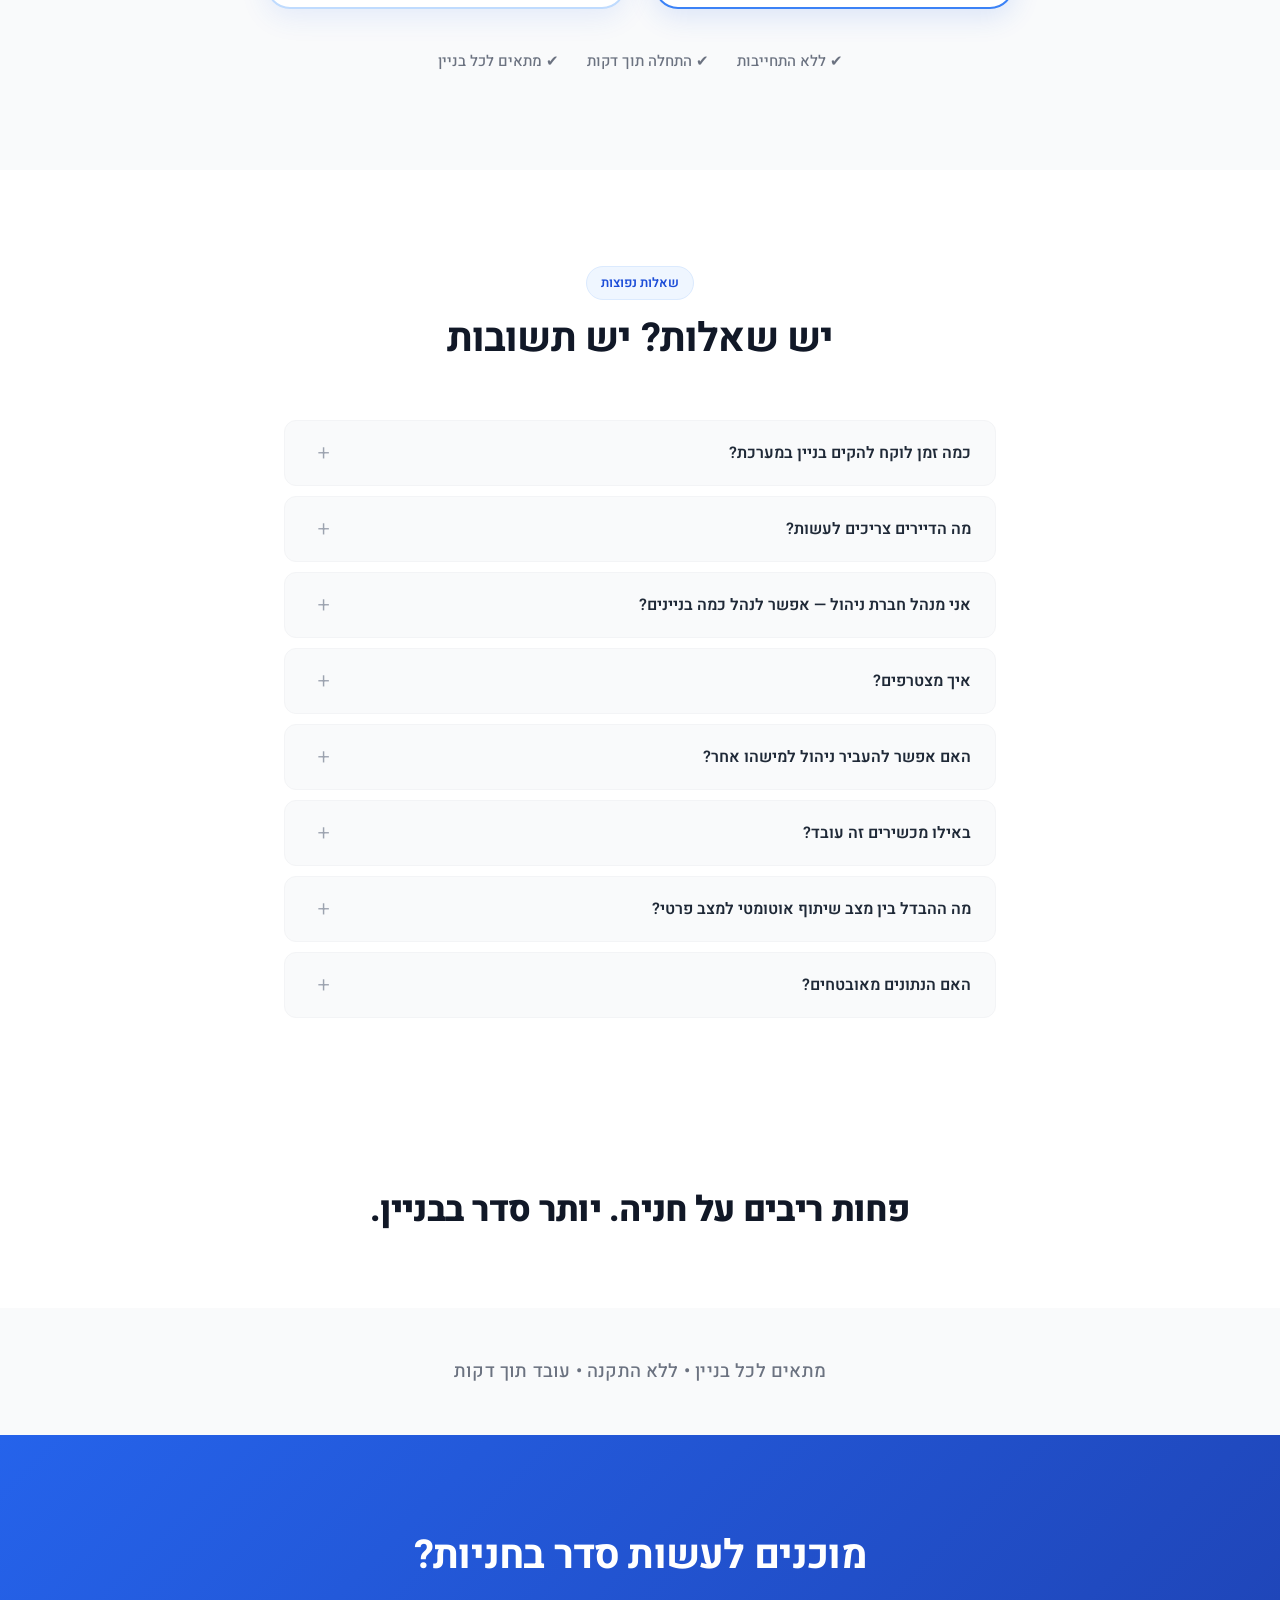
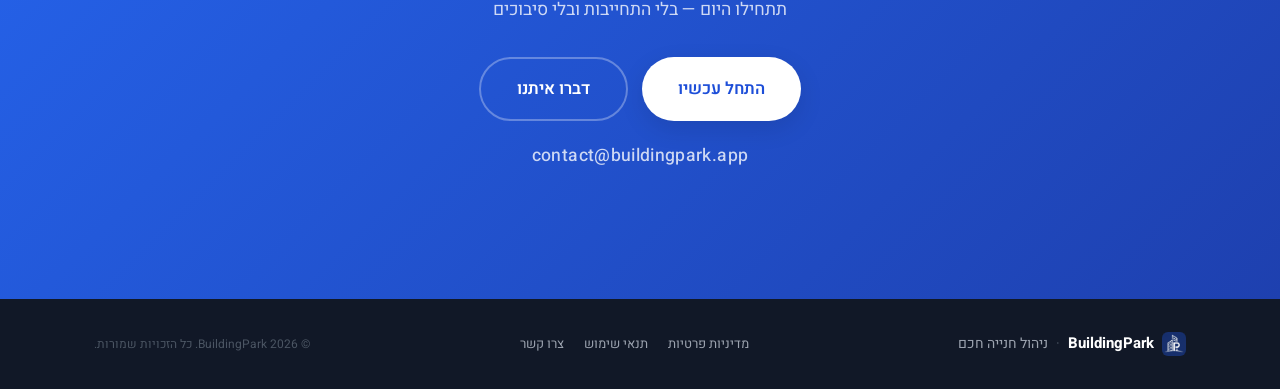
==== commit 66d386fa: "feat(pricing): premium B2B copy & cleaner UX - Section title to value-oriented "פתרון חניה שמתאים לכ" ====
--- a/index.html
+++ b/index.html
@@ -278,21 +278,20 @@
   <div class="wrap">
     <header class="sec__head">
       <span class="pill pill--sm">תמחור</span>
-      <h2>מחירים פשוטים וברורים</h2>
+      <h2>פתרון חניה שמתאים לכל בניין</h2>
     </header>
 
     <div class="pricing">
       <div class="pricing__card pricing__card--featured" data-v>
-        <span class="pricing__badge">🔥 מחיר השקה</span>
         <div class="pricing__head">
           <h3>ועד בית</h3>
-          <p class="pricing__desc">לבניין מגורים בודד</p>
+          <p class="pricing__desc">יותר סדר ושקט בין הדיירים</p>
         </div>
         <div class="pricing__price">
           <span class="pricing__amount">₪79</span>
           <span class="pricing__period">/ חודש</span>
         </div>
-        <p class="pricing__was">במקום ₪99</p>
+        <p class="pricing__note">מתאים לרוב הבניינים</p>
         <ul class="pricing__features">
           <li>ניהול בקשות חניה לדיירים</li>
           <li>שיתוף חניות — אוטומטי או בין שכנים</li>
@@ -306,21 +305,21 @@
       <div class="pricing__card pricing__card--mgmt" data-v>
         <div class="pricing__head">
           <h3>לחברות ניהול</h3>
-          <p class="pricing__desc">ניהול מרכזי למספר בניינים</p>
+          <p class="pricing__desc">ניהול חכם של חניות במספר בניינים</p>
         </div>
         <div class="pricing__price">
           <span class="pricing__amount">₪400</span>
           <span class="pricing__period">/ חודש</span>
         </div>
-        <p class="pricing__includes">כולל עד 4 בניינים</p>
-        <p class="pricing__addon">+₪100 לכל בניין נוסף</p>
+        <p class="pricing__includes">כולל עד 4 בניינים בחבילה</p>
+        <p class="pricing__addon">+100₪ לכל בניין נוסף</p>
         <ul class="pricing__features">
           <li>ממשק ניהול מרכזי</li>
           <li>הוספת מנהלי בניינים</li>
           <li>ניהול דיירים וחניות לכל בניין</li>
           <li>תצוגה כללית והתראות</li>
         </ul>
-        <a href="mailto:contact@buildingpark.app?subject=הצעה לחברת ניהול — BuildingPark&amp;body=שלום, אני מנהל/ת חברת ניהול ואשמח לקבל הצעה." class="btn btn--solid btn--block pricing__btn">קבל הצעה</a>
+        <a href="mailto:contact@buildingpark.app?subject=הצעה לחברת ניהול — BuildingPark&amp;body=שלום, אני מנהל/ת חברת ניהול ואשמח לקבל הצעה." class="btn btn--solid btn--block pricing__btn">קבל הצעה מותאמת</a>
       </div>
     </div>
 
--- a/styles.css
+++ b/styles.css
@@ -582,8 +582,8 @@
   background:var(--c-50);color:var(--c-600);font-size:.65rem;font-weight:700;
 }
 
-.pricing__was{
-  font-size:.9rem;color:var(--g-400);text-decoration:line-through;
+.pricing__note{
+  font-size:.85rem;color:var(--g-400);font-weight:500;
   margin-top:-20px;margin-bottom:24px;
 }
 
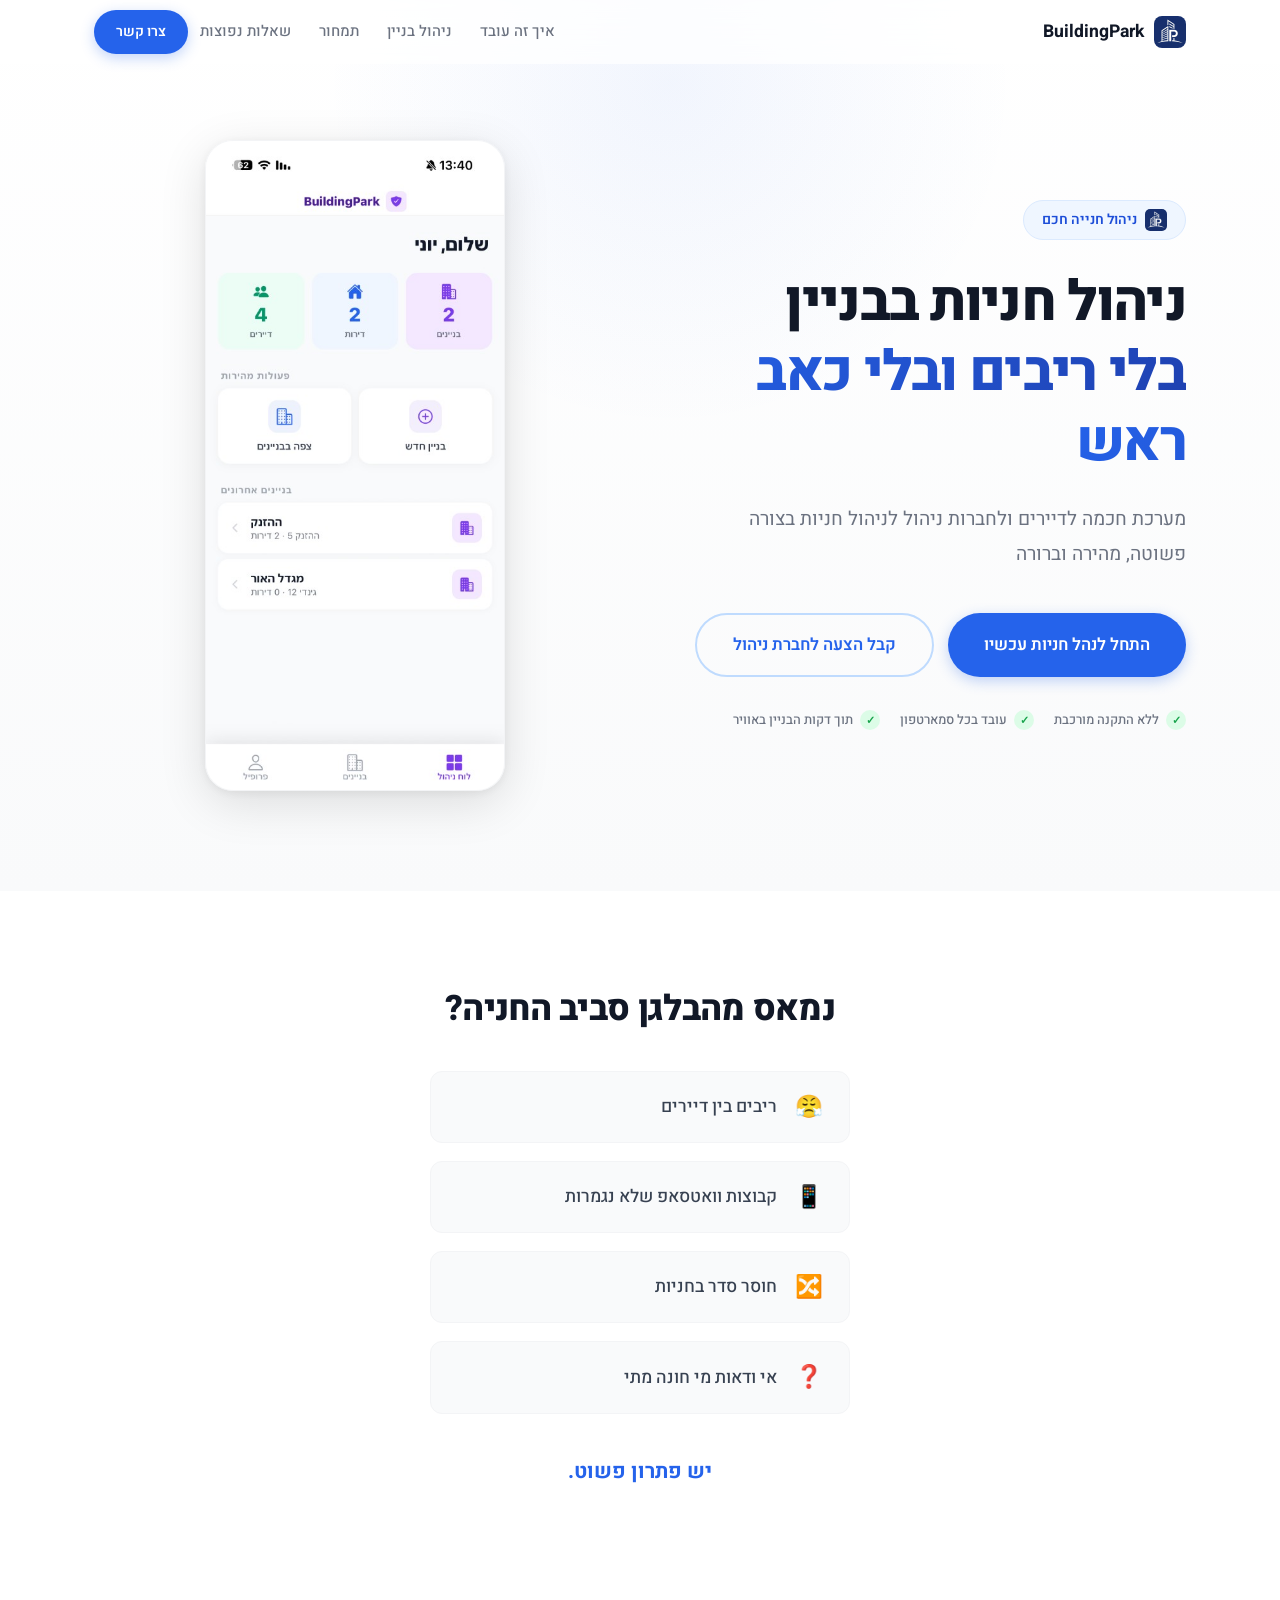
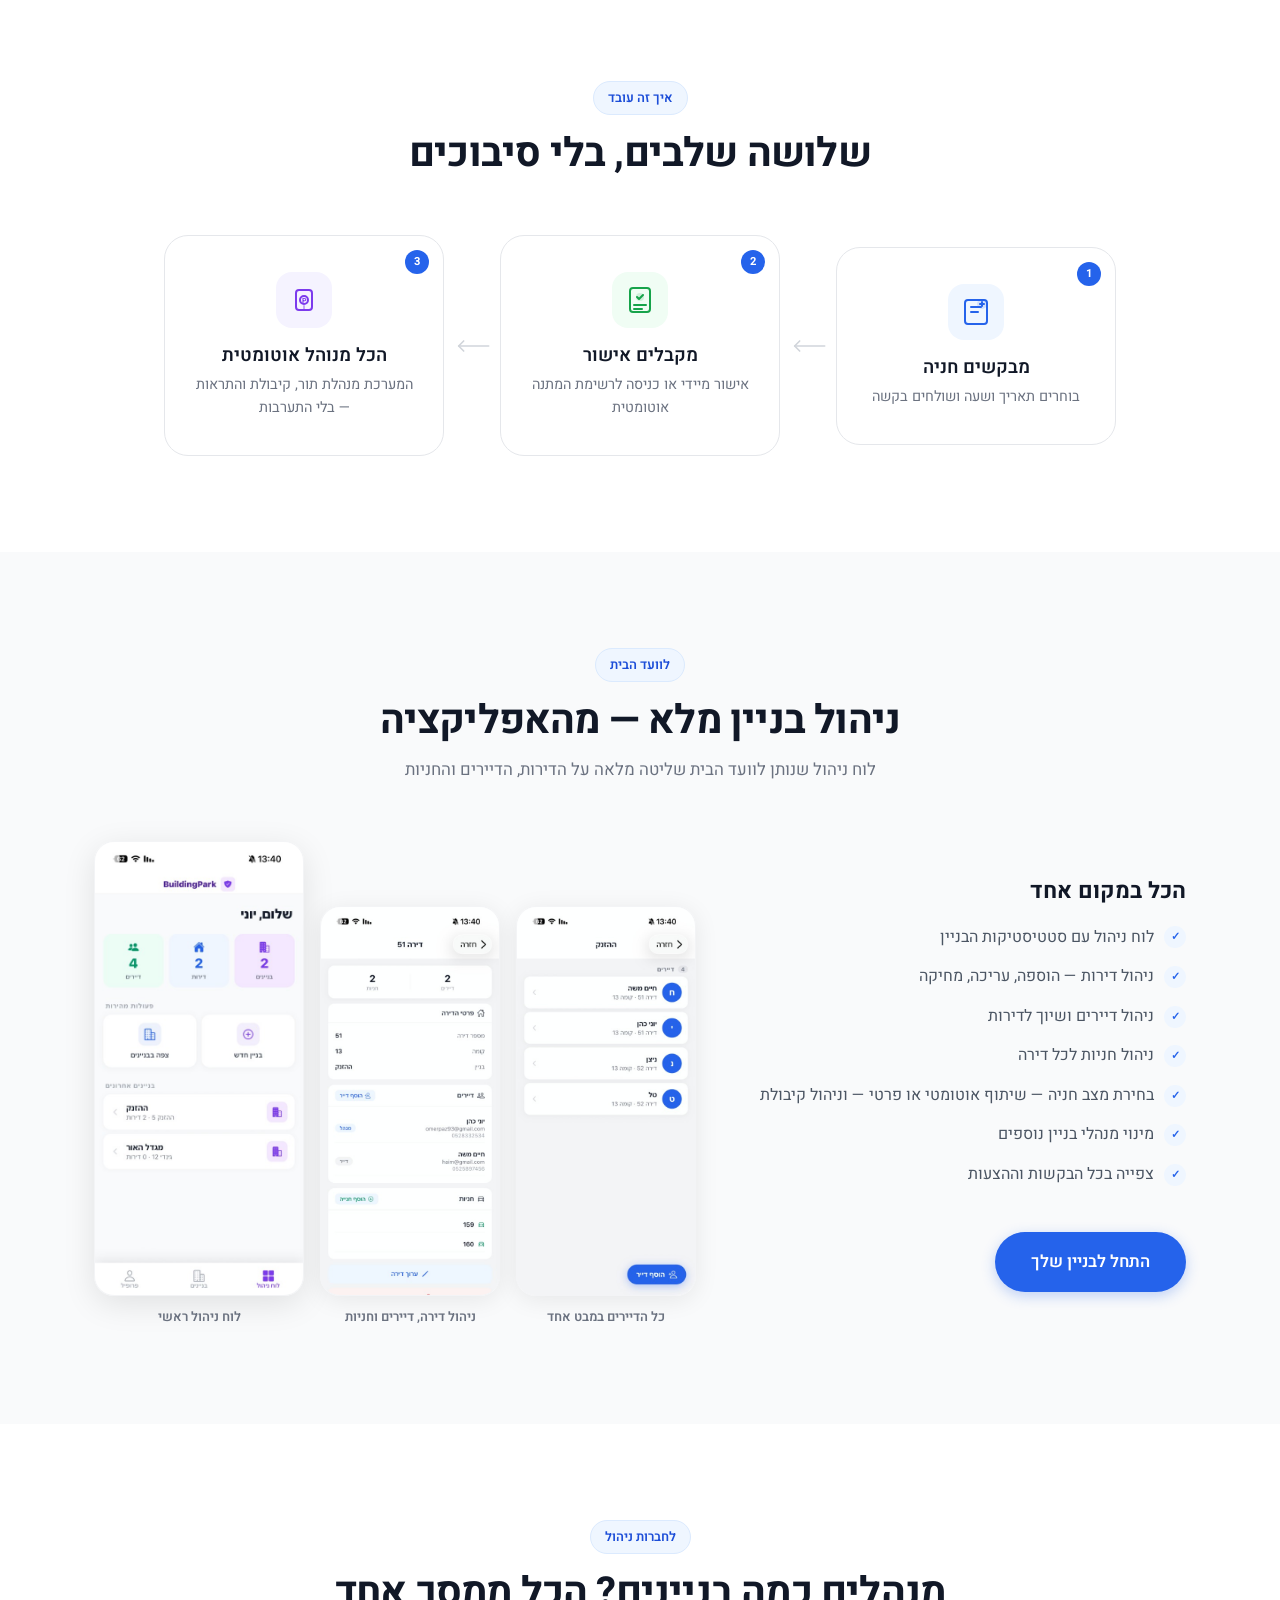
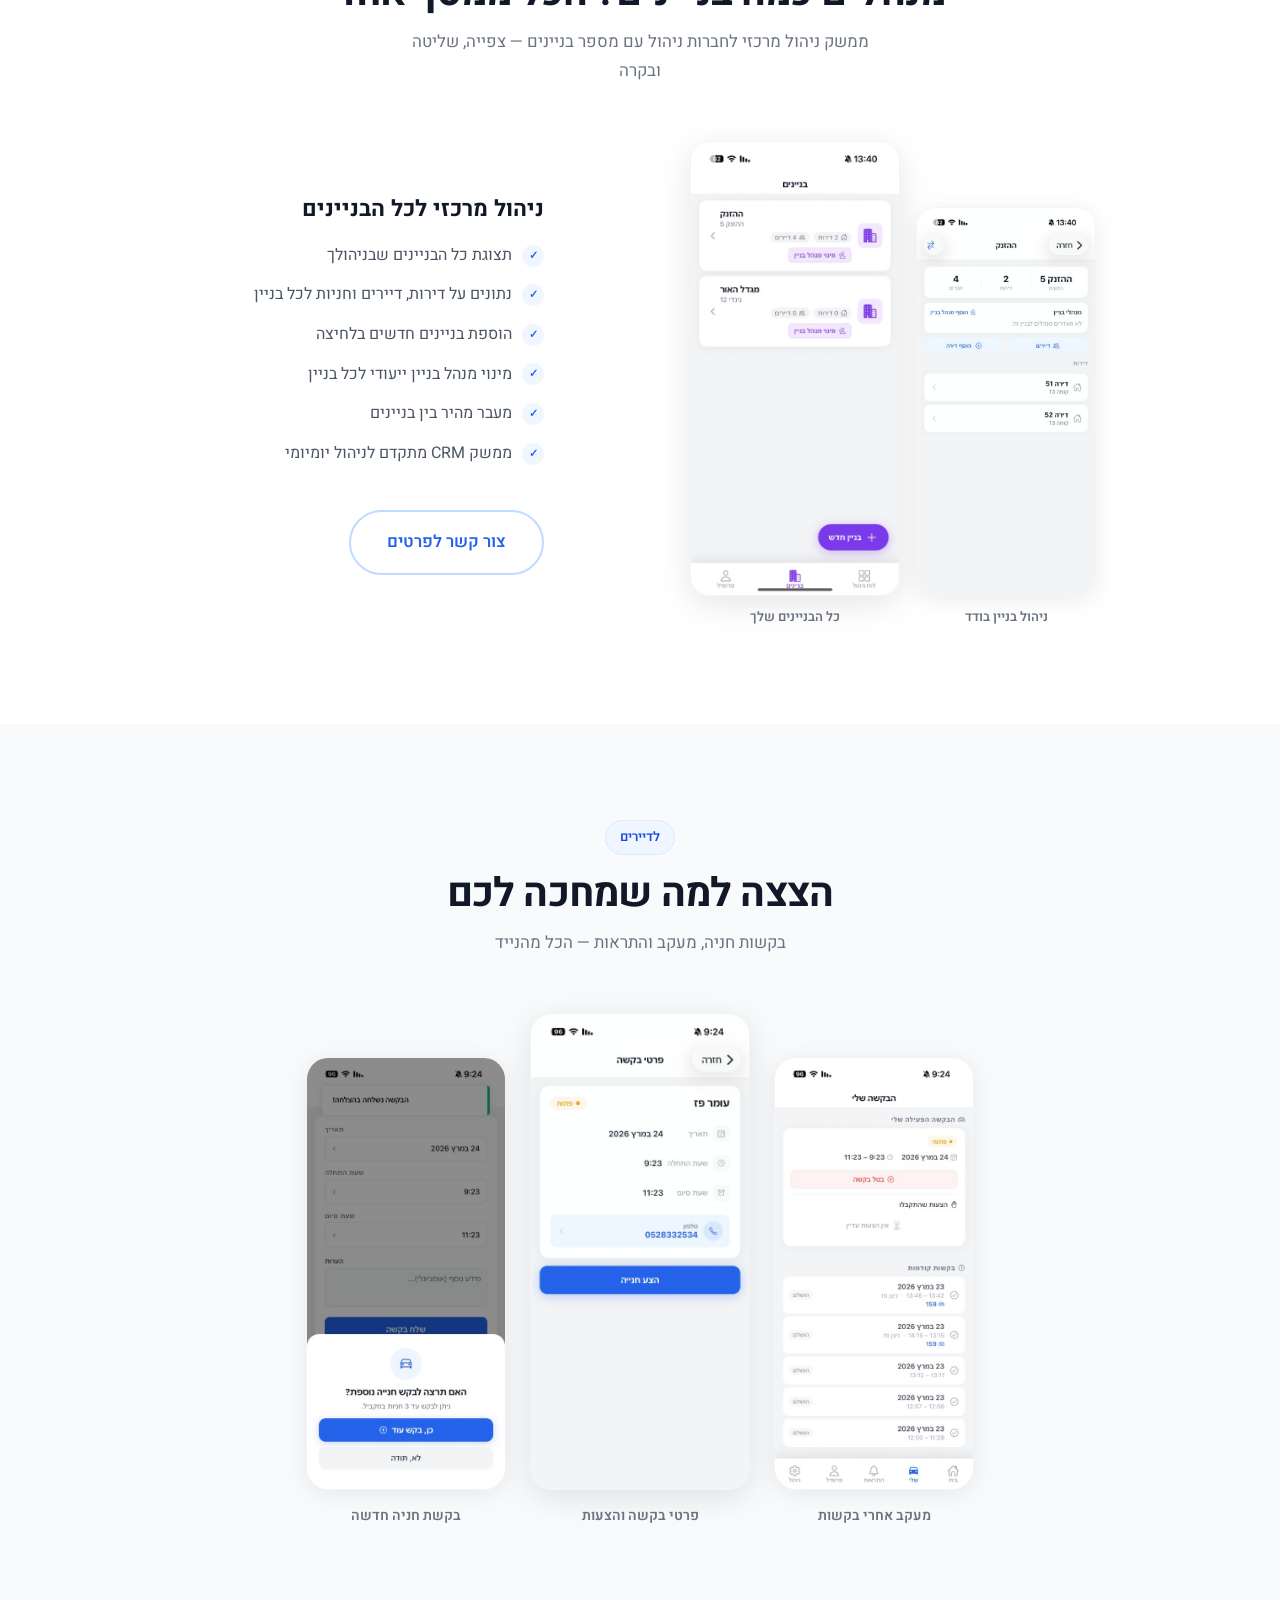
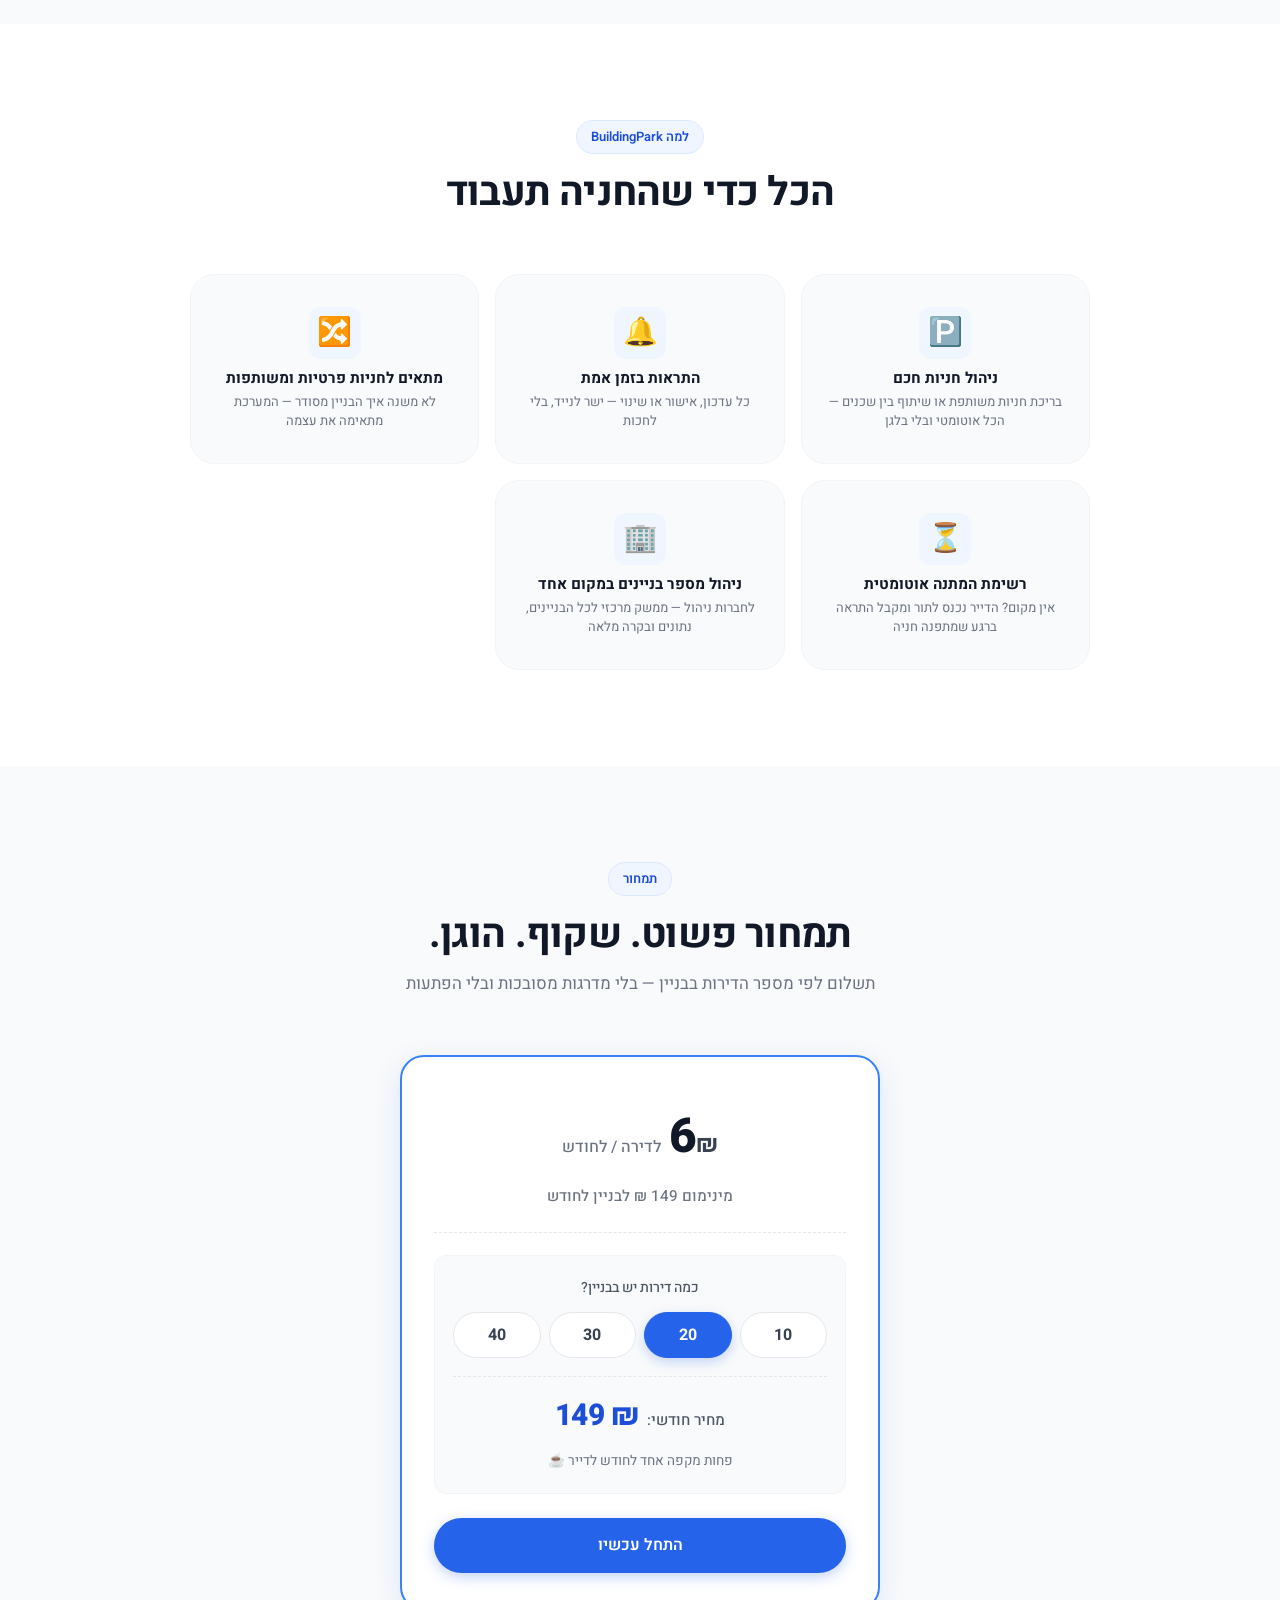
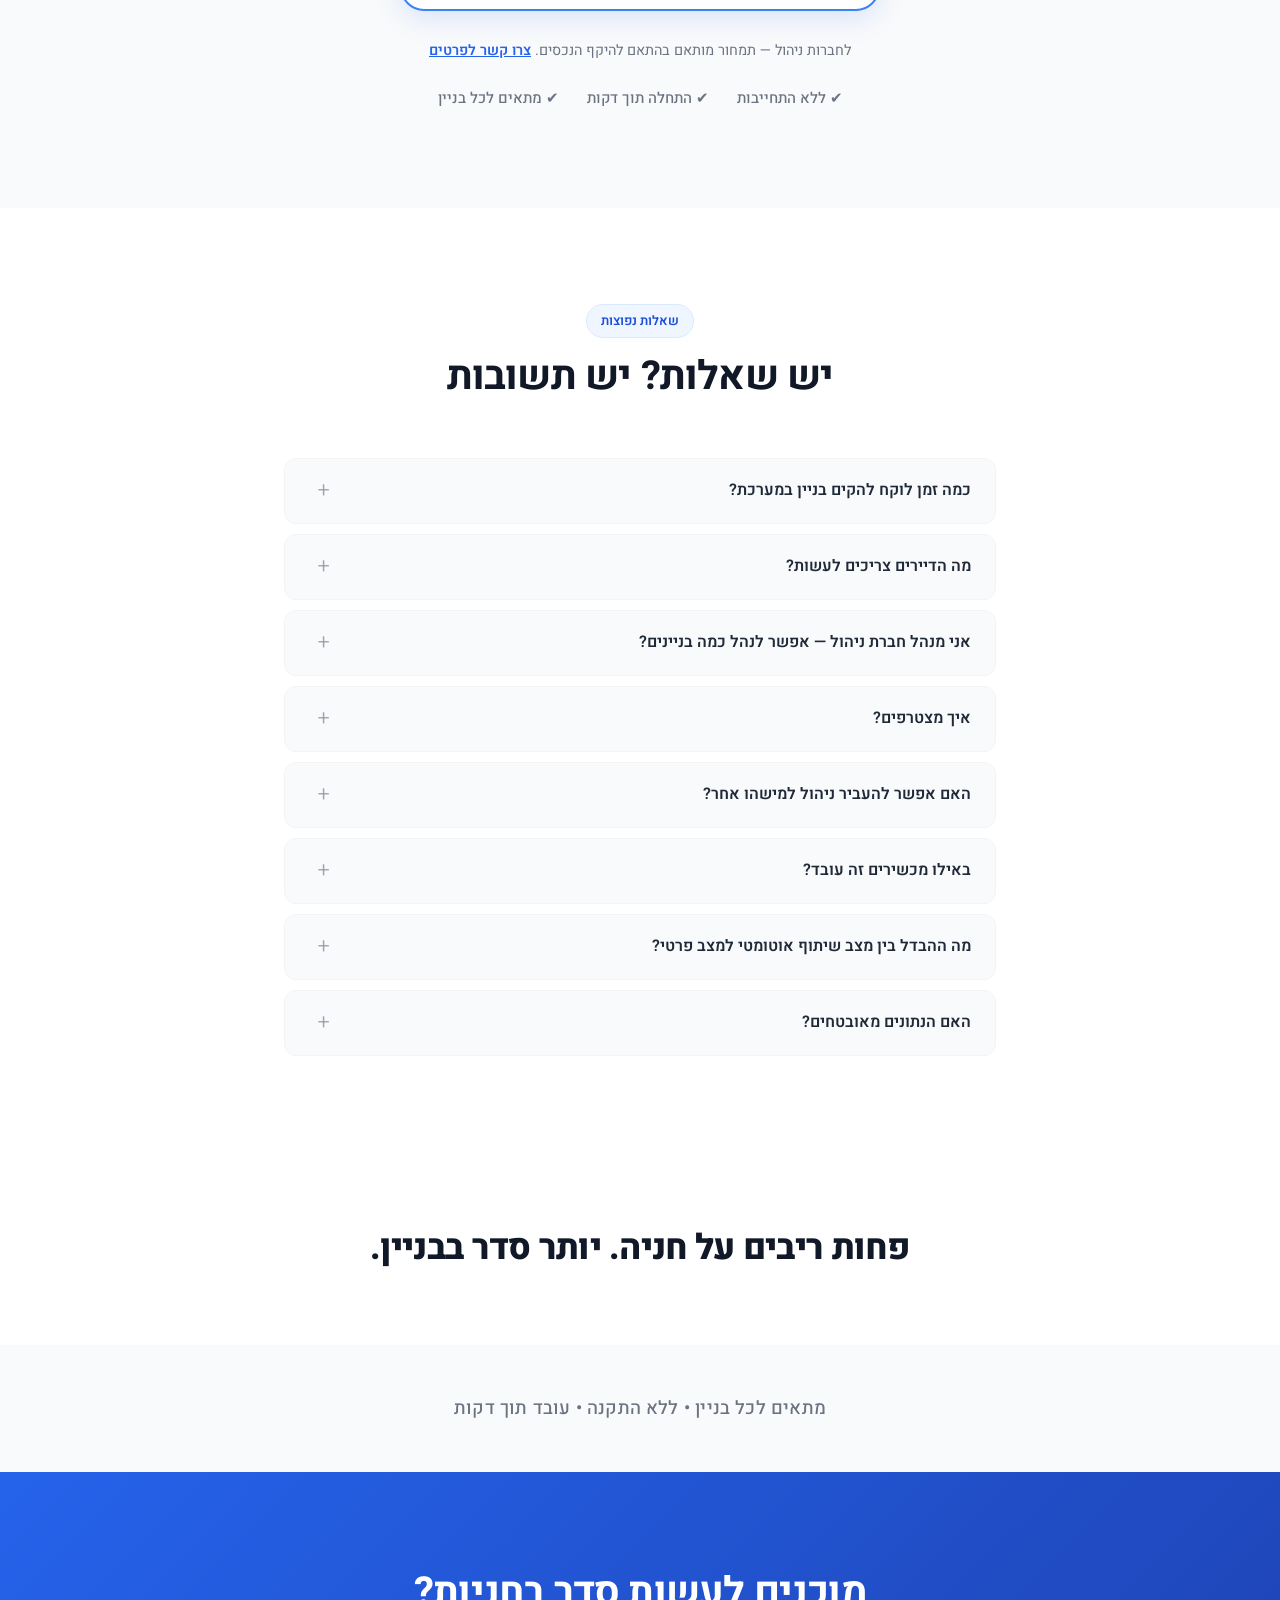
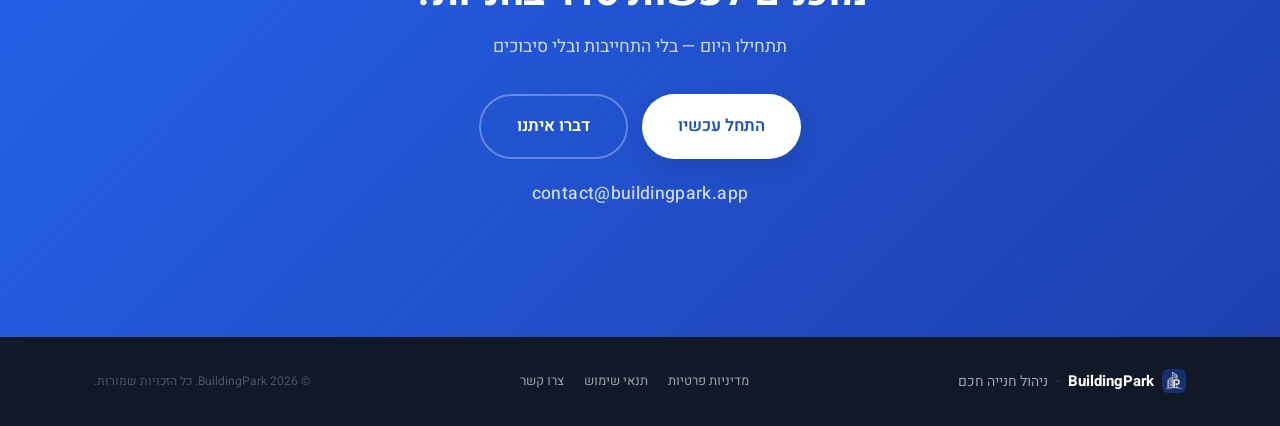
==== commit b5d899b0: "feat(pricing): per-apartment model with live calculator Replace flat-price pricing cards with a sing" ====
--- a/index.html
+++ b/index.html
@@ -278,50 +278,41 @@
   <div class="wrap">
     <header class="sec__head">
       <span class="pill pill--sm">תמחור</span>
-      <h2>פתרון חניה שמתאים לכל בניין</h2>
-    </header>
-
-    <div class="pricing">
+      <h2>תמחור פשוט. שקוף. הוגן.</h2>
+      <p>תשלום לפי מספר הדירות בבניין — בלי מדרגות מסובכות ובלי הפתעות</p>
+    </header>
+
+    <div class="pricing pricing--single">
       <div class="pricing__card pricing__card--featured" data-v>
-        <div class="pricing__head">
-          <h3>ועד בית</h3>
-          <p class="pricing__desc">יותר סדר ושקט בין הדיירים</p>
-        </div>
-        <div class="pricing__price">
-          <span class="pricing__amount">₪79</span>
-          <span class="pricing__period">/ חודש</span>
-        </div>
-        <p class="pricing__note">מתאים לרוב הבניינים</p>
-        <ul class="pricing__features">
-          <li>ניהול בקשות חניה לדיירים</li>
-          <li>שיתוף חניות — אוטומטי או בין שכנים</li>
-          <li>תור אוטומטי וניהול קיבולת</li>
-          <li>התראות חכמות בזמן אמת</li>
-          <li>ממשק ניהול לוועד הבית</li>
-        </ul>
-        <a href="mailto:contact@buildingpark.app?subject=רוצה להתחיל עם BuildingPark — ועד בית&amp;body=שלום, אשמח להתחיל להשתמש ב-BuildingPark עבור הבניין שלי." class="btn btn--solid btn--block pricing__btn">התחל עכשיו</a>
-      </div>
-
-      <div class="pricing__card pricing__card--mgmt" data-v>
-        <div class="pricing__head">
-          <h3>לחברות ניהול</h3>
-          <p class="pricing__desc">ניהול חכם של חניות במספר בניינים</p>
-        </div>
-        <div class="pricing__price">
-          <span class="pricing__amount">₪400</span>
-          <span class="pricing__period">/ חודש</span>
-        </div>
-        <p class="pricing__includes">כולל עד 4 בניינים בחבילה</p>
-        <p class="pricing__addon">+100₪ לכל בניין נוסף</p>
-        <ul class="pricing__features">
-          <li>ממשק ניהול מרכזי</li>
-          <li>הוספת מנהלי בניינים</li>
-          <li>ניהול דיירים וחניות לכל בניין</li>
-          <li>תצוגה כללית והתראות</li>
-        </ul>
-        <a href="mailto:contact@buildingpark.app?subject=הצעה לחברת ניהול — BuildingPark&amp;body=שלום, אני מנהל/ת חברת ניהול ואשמח לקבל הצעה." class="btn btn--solid btn--block pricing__btn">קבל הצעה מותאמת</a>
-      </div>
-    </div>
+        <div class="pricing__price pricing__price--lead">
+          <span class="pricing__amount">6<span class="pricing__currency"> ₪</span></span>
+          <span class="pricing__period">לדירה / לחודש</span>
+        </div>
+        <p class="pricing__minimum">מינימום 149 ₪ לבניין לחודש</p>
+
+        <div class="calc" role="group" aria-labelledby="calc-label">
+          <p class="calc__label" id="calc-label">כמה דירות יש בבניין?</p>
+          <div class="calc__chips" role="radiogroup" aria-label="מספר דירות">
+            <button type="button" class="calc__chip" role="radio" aria-checked="false" data-apts="10">10</button>
+            <button type="button" class="calc__chip is-active" role="radio" aria-checked="true" data-apts="20">20</button>
+            <button type="button" class="calc__chip" role="radio" aria-checked="false" data-apts="30">30</button>
+            <button type="button" class="calc__chip" role="radio" aria-checked="false" data-apts="40">40</button>
+          </div>
+          <div class="calc__result">
+            <span class="calc__result-label">מחיר חודשי:</span>
+            <span class="calc__result-value" id="calc-price" aria-live="polite">149 ₪</span>
+          </div>
+          <p class="calc__hint">פחות מקפה אחד לחודש לדייר ☕</p>
+        </div>
+
+        <a href="mailto:contact@buildingpark.app?subject=רוצה להתחיל עם BuildingPark&amp;body=שלום, אשמח להתחיל להשתמש ב-BuildingPark עבור הבניין שלי." class="btn btn--solid btn--block pricing__btn">התחל עכשיו</a>
+      </div>
+    </div>
+
+    <p class="pricing__mgmt-note" data-v>
+      לחברות ניהול — תמחור מותאם בהתאם להיקף הנכסים.
+      <a href="mailto:contact@buildingpark.app?subject=הצעה לחברת ניהול — BuildingPark&amp;body=שלום, אני מנהל/ת חברת ניהול ואשמח לקבל הצעה.">צרו קשר לפרטים</a>
+    </p>
 
     <div class="pricing__trust">
       <span>✔ ללא התחייבות</span>
@@ -468,6 +459,33 @@
 
   $$('[data-v]').forEach(function(el){ io.observe(el) });
 
+  // Pricing calculator: monthly = max(MIN, apartments * RATE)
+  var PRICE_PER_APT = 6;
+  var MIN_PRICE = 149;
+  var calcChips = $$('.calc__chip');
+  var calcOut = $('#calc-price');
+  if(calcChips.length && calcOut){
+    var format = function(n){ return n.toLocaleString('en-US') + ' ₪' };
+    var setPrice = function(apts){
+      var price = Math.max(MIN_PRICE, apts * PRICE_PER_APT);
+      calcOut.textContent = format(price);
+      calcOut.classList.remove('is-flash');
+      // restart animation
+      void calcOut.offsetWidth;
+      calcOut.classList.add('is-flash');
+    };
+    calcChips.forEach(function(chip){
+      chip.addEventListener('click', function(){
+        calcChips.forEach(function(c){
+          c.classList.remove('is-active');
+          c.setAttribute('aria-checked','false');
+        });
+        chip.classList.add('is-active');
+        chip.setAttribute('aria-checked','true');
+        setPrice(parseInt(chip.getAttribute('data-apts'),10) || 0);
+      });
+    });
+  }
 
 })();
 </script>
--- a/styles.css
+++ b/styles.css
@@ -519,9 +519,10 @@
   display:flex;justify-content:center;gap:28px;
   max-width:780px;margin:0 auto;
 }
+.pricing--single{max-width:480px}
 
 .pricing__card{
-  flex:1;max-width:360px;
+  flex:1;max-width:480px;
   background:#fff;border-radius:var(--r-xl);
   border:1px solid var(--g-200);
   box-shadow:0 4px 16px rgba(0,0,0,.06);
@@ -545,79 +546,94 @@
   border-color:var(--c-600);
 }
 
-.pricing__badge{
-  position:absolute;top:-13px;right:24px;
-  background:linear-gradient(135deg,var(--c-600),var(--c-700));
-  color:#fff;font-size:.75rem;font-weight:700;
-  padding:5px 16px;border-radius:var(--r-pill);
-  letter-spacing:.02em;
-}
-
-.pricing__head{margin-bottom:20px}
-.pricing__head h3{font-size:1.3rem;margin-bottom:4px}
-.pricing__desc{font-size:.9rem;color:var(--g-500)}
-
 .pricing__price{
-  display:flex;align-items:baseline;gap:4px;
-  margin-bottom:28px;padding-bottom:24px;
-  border-bottom:1px solid var(--g-100);
-}
+  display:flex;align-items:baseline;justify-content:center;gap:8px;
+  margin-bottom:8px;
+}
+.pricing__price--lead{margin-bottom:6px}
 .pricing__amount{
-  font-size:2.5rem;font-weight:800;
+  font-size:3rem;font-weight:800;
   color:var(--g-900);letter-spacing:-.03em;direction:ltr;
-}
-.pricing__period{font-size:1rem;color:var(--g-400);font-weight:500}
-
-.pricing__features{
-  list-style:none;display:flex;flex-direction:column;gap:12px;
-  margin-bottom:32px;flex:1;
-}
-.pricing__features li{
-  display:flex;align-items:center;gap:10px;
-  font-size:.9375rem;color:var(--g-600);
-}
-.pricing__features li::before{
-  content:'✓';display:inline-flex;align-items:center;justify-content:center;
-  width:20px;height:20px;border-radius:50%;flex-shrink:0;
-  background:var(--c-50);color:var(--c-600);font-size:.65rem;font-weight:700;
-}
-
-.pricing__note{
-  font-size:.85rem;color:var(--g-400);font-weight:500;
-  margin-top:-20px;margin-bottom:24px;
-}
-
-.pricing__card--mgmt{
-  border:2px solid var(--c-200);
-  box-shadow:0 8px 28px rgba(37,99,235,.10);
-  position:relative;
-}
-.pricing__card--mgmt:hover{
-  box-shadow:0 16px 44px rgba(37,99,235,.16);
-  border-color:var(--c-500);
-}
-
-.pricing__badge--mgmt{
-  background:linear-gradient(135deg,#7c3aed,#6d28d9);
-}
-
-.pricing__includes{
-  font-size:1.05rem;font-weight:600;
-  color:var(--g-700);margin-top:-16px;margin-bottom:8px;
-}
-
-.pricing__addon{
-  font-size:.9375rem;font-weight:600;
-  color:var(--c-600);margin-bottom:24px;
-  padding:10px 16px;
-  background:var(--c-50);border-radius:var(--r);
-  border:1px solid var(--c-100);
-  text-align:center;direction:ltr;
-}
+  display:inline-flex;align-items:baseline;
+}
+.pricing__currency{
+  font-size:1.5rem;font-weight:700;color:var(--g-700);
+  margin-inline-end:2px;
+}
+.pricing__period{font-size:1rem;color:var(--g-500);font-weight:500}
+
+.pricing__minimum{
+  text-align:center;font-size:.95rem;color:var(--g-500);font-weight:500;
+  padding-bottom:22px;margin-bottom:22px;
+  border-bottom:1px dashed var(--g-200);
+}
+
+/* calculator */
+.calc{
+  background:var(--g-50);
+  border:1px solid var(--g-100);
+  border-radius:var(--r);
+  padding:20px 18px;
+  margin-bottom:24px;
+}
+.calc__label{
+  text-align:center;font-size:.875rem;color:var(--g-600);
+  font-weight:500;margin-bottom:12px;
+}
+.calc__chips{
+  display:flex;gap:8px;justify-content:center;margin-bottom:18px;
+}
+.calc__chip{
+  flex:1;min-width:0;
+  background:#fff;border:1.5px solid var(--g-200);
+  border-radius:var(--r-pill);
+  padding:10px 8px;
+  font-family:inherit;font-size:1rem;font-weight:700;
+  color:var(--g-700);direction:ltr;
+  cursor:pointer;transition:all .2s var(--ease);
+}
+.calc__chip:hover{
+  border-color:var(--c-300);color:var(--c-700);
+  background:var(--c-50);
+}
+.calc__chip.is-active{
+  background:var(--c-600);color:#fff;
+  border-color:var(--c-600);
+  box-shadow:0 4px 12px rgba(37,99,235,.25);
+}
+.calc__result{
+  display:flex;align-items:baseline;justify-content:center;gap:8px;
+  padding-top:14px;border-top:1px dashed var(--g-200);
+}
+.calc__result-label{font-size:.95rem;color:var(--g-600);font-weight:500}
+.calc__result-value{
+  font-size:1.875rem;font-weight:800;color:var(--c-700);
+  letter-spacing:-.02em;direction:ltr;
+  display:inline-block;transform-origin:center;
+  transition:transform .25s var(--ease),color .25s var(--ease);
+}
+.calc__result-value.is-flash{
+  animation:calc-pop .35s var(--ease);
+}
+@keyframes calc-pop{
+  0%  {transform:scale(1)}
+  40% {transform:scale(1.12);color:var(--c-600)}
+  100%{transform:scale(1);color:var(--c-700)}
+}
+.calc__hint{
+  text-align:center;font-size:.85rem;color:var(--g-500);
+  margin-top:8px;
+}
+
+.pricing__mgmt-note{
+  text-align:center;font-size:.9rem;color:var(--g-500);
+  margin:28px auto 0;max-width:560px;line-height:1.6;
+}
+.pricing__mgmt-note a{color:var(--c-600);font-weight:600;text-decoration:underline}
 
 .pricing__trust{
   display:flex;justify-content:center;gap:28px;flex-wrap:wrap;
-  margin-top:40px;font-size:.9375rem;color:var(--g-500);font-weight:500;
+  margin-top:24px;font-size:.9375rem;color:var(--g-500);font-weight:500;
 }
 .pricing__trust span{display:flex;align-items:center;gap:4px}
 
@@ -838,9 +854,12 @@
 
   /* pricing */
   .pricing{flex-direction:column;align-items:stretch;gap:20px}
-  .pricing__card{max-width:100%;padding:32px 24px 28px}
+  .pricing__card{max-width:100%;padding:32px 22px 26px}
   .pricing__btn{padding:14px 20px}
-  .pricing__badge{right:20px}
+  .pricing__amount{font-size:2.5rem}
+  .calc{padding:18px 14px}
+  .calc__chip{padding:10px 4px;font-size:.95rem}
+  .calc__result-value{font-size:1.625rem}
 
   /* faq */
   .faq__item summary{padding:16px 20px;font-size:.9375rem}
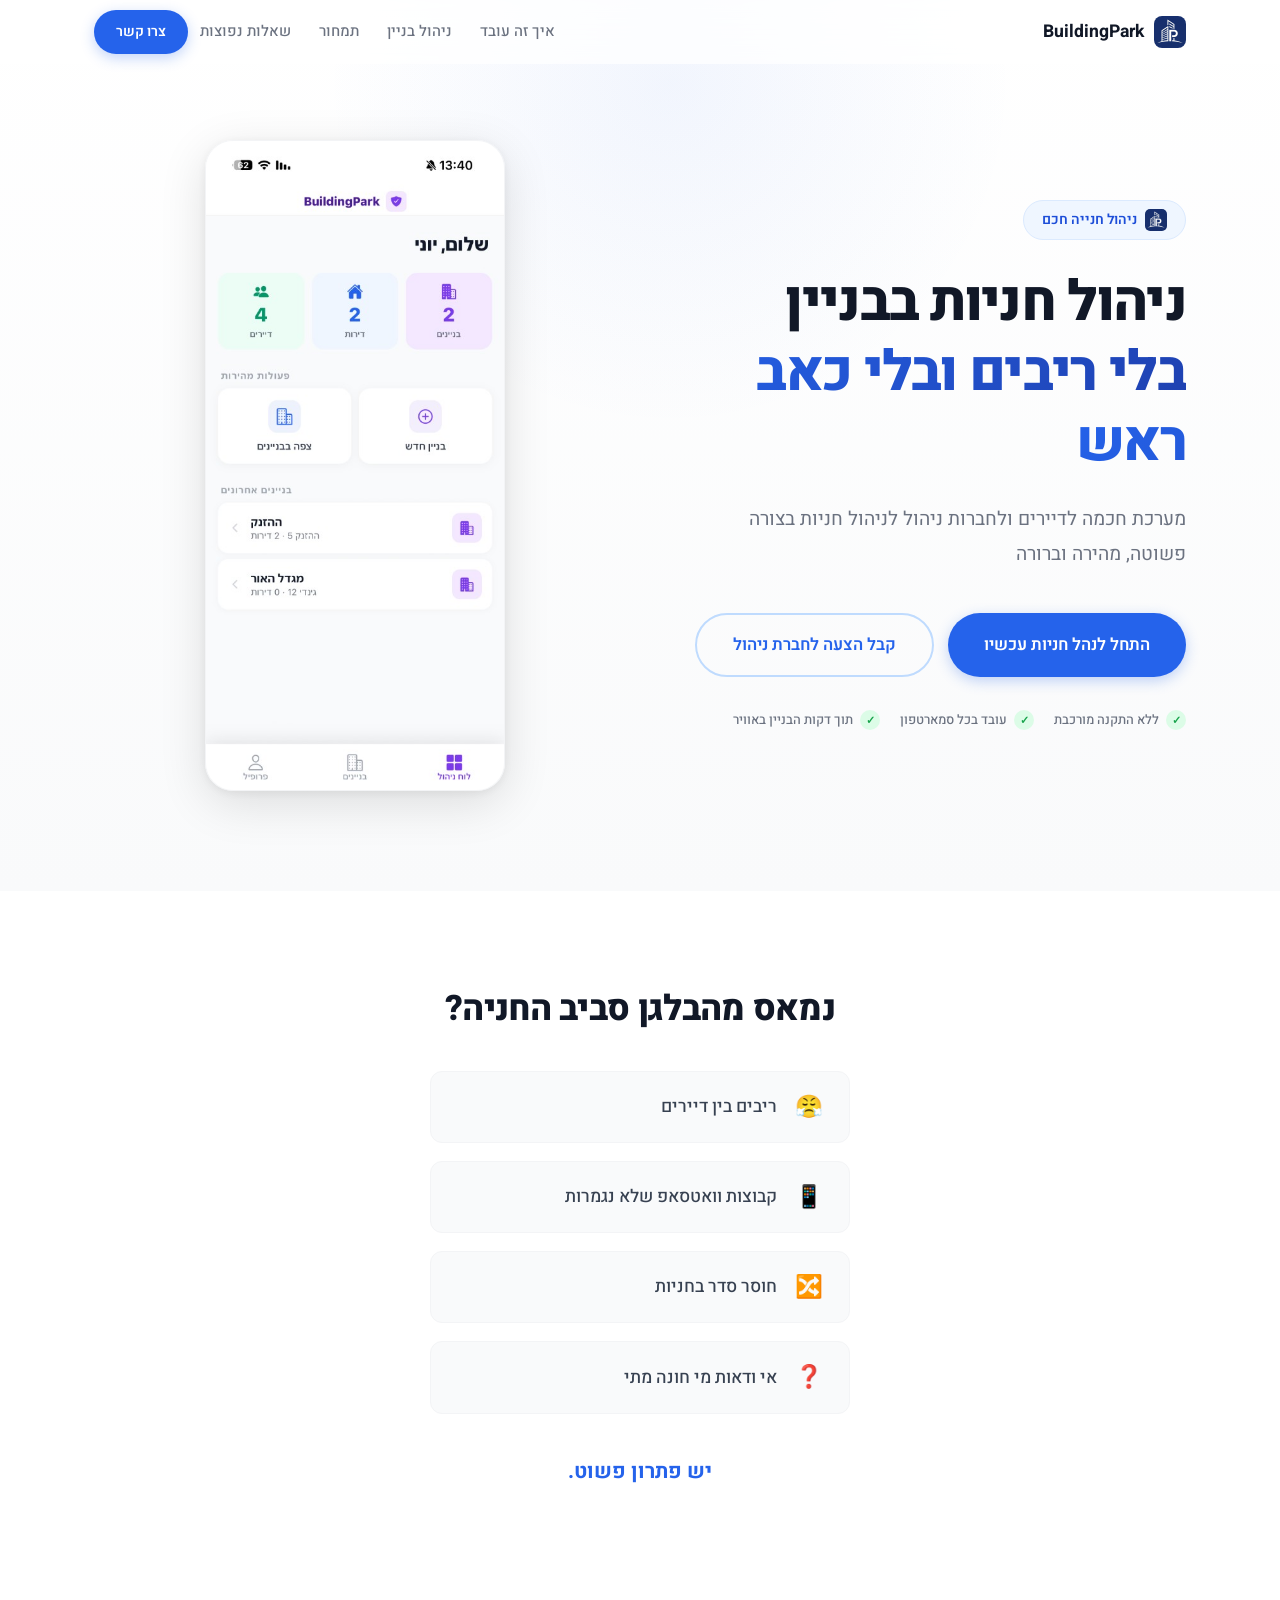
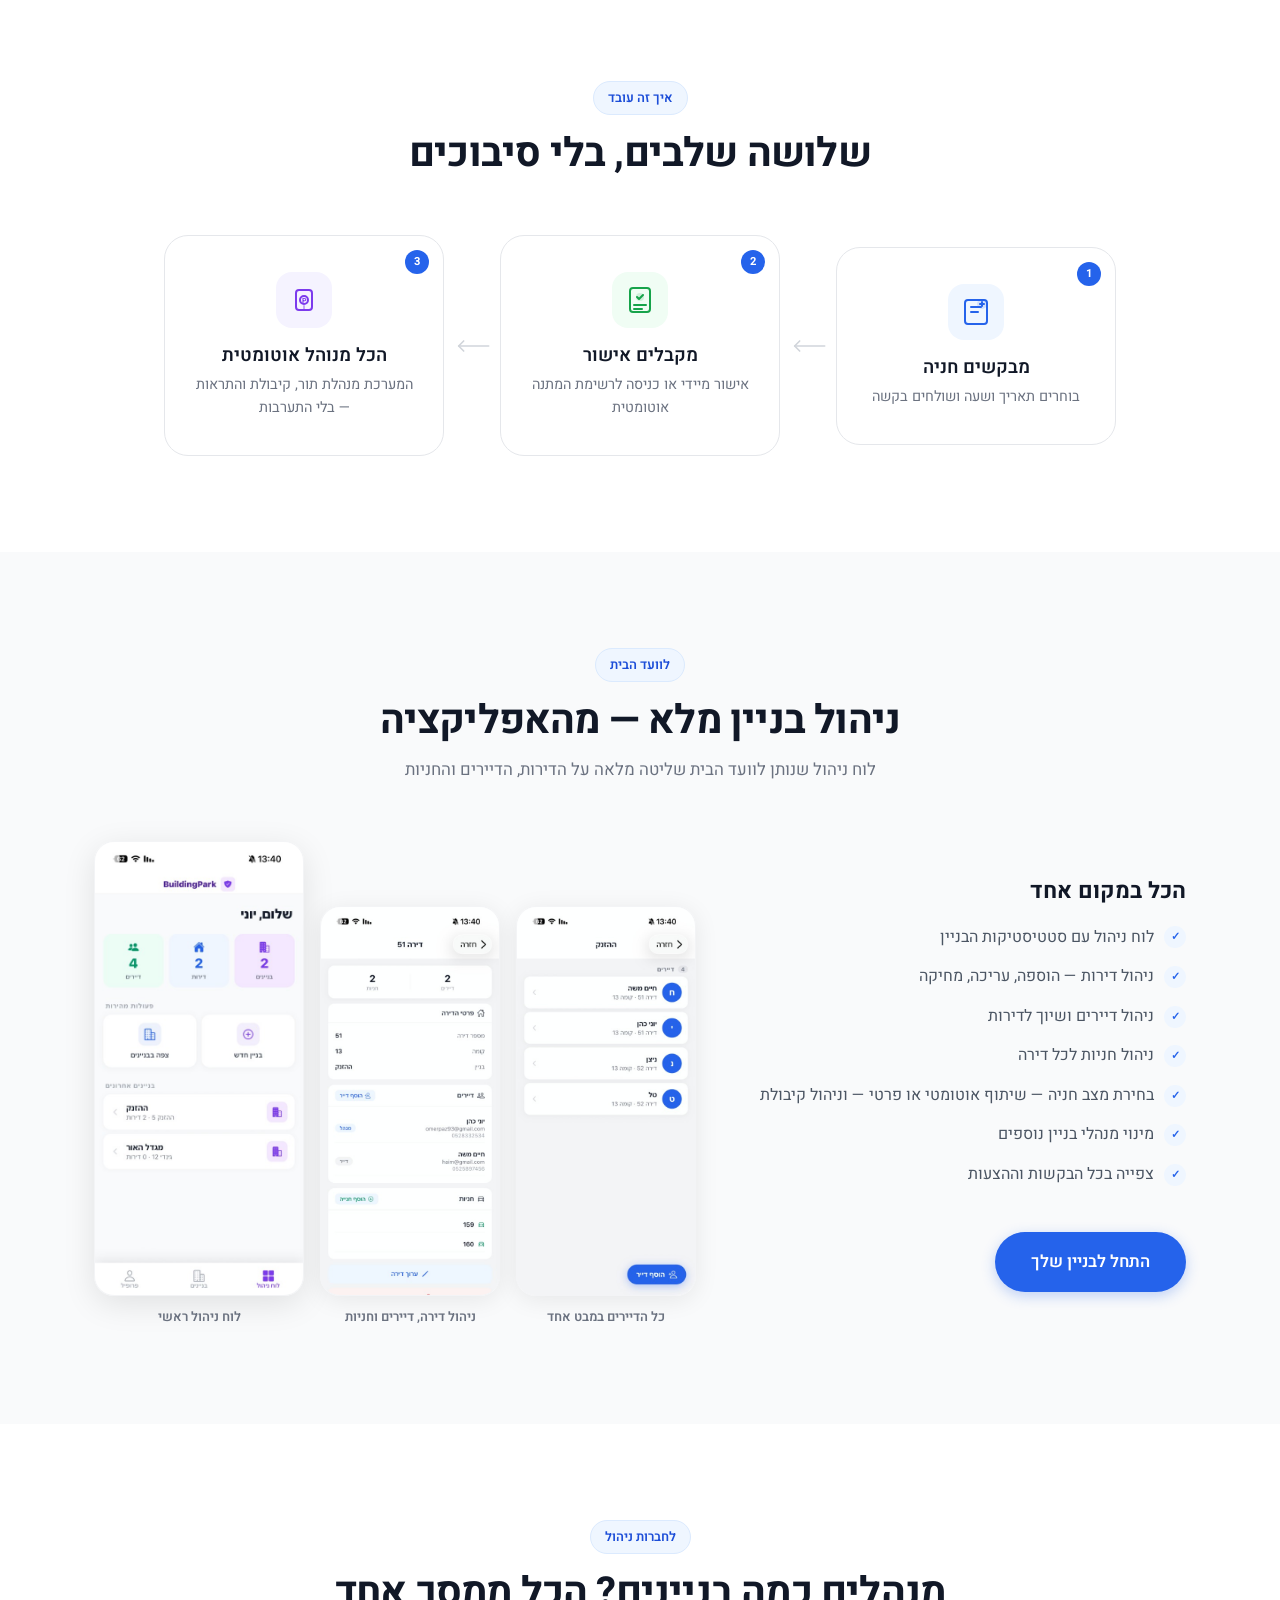
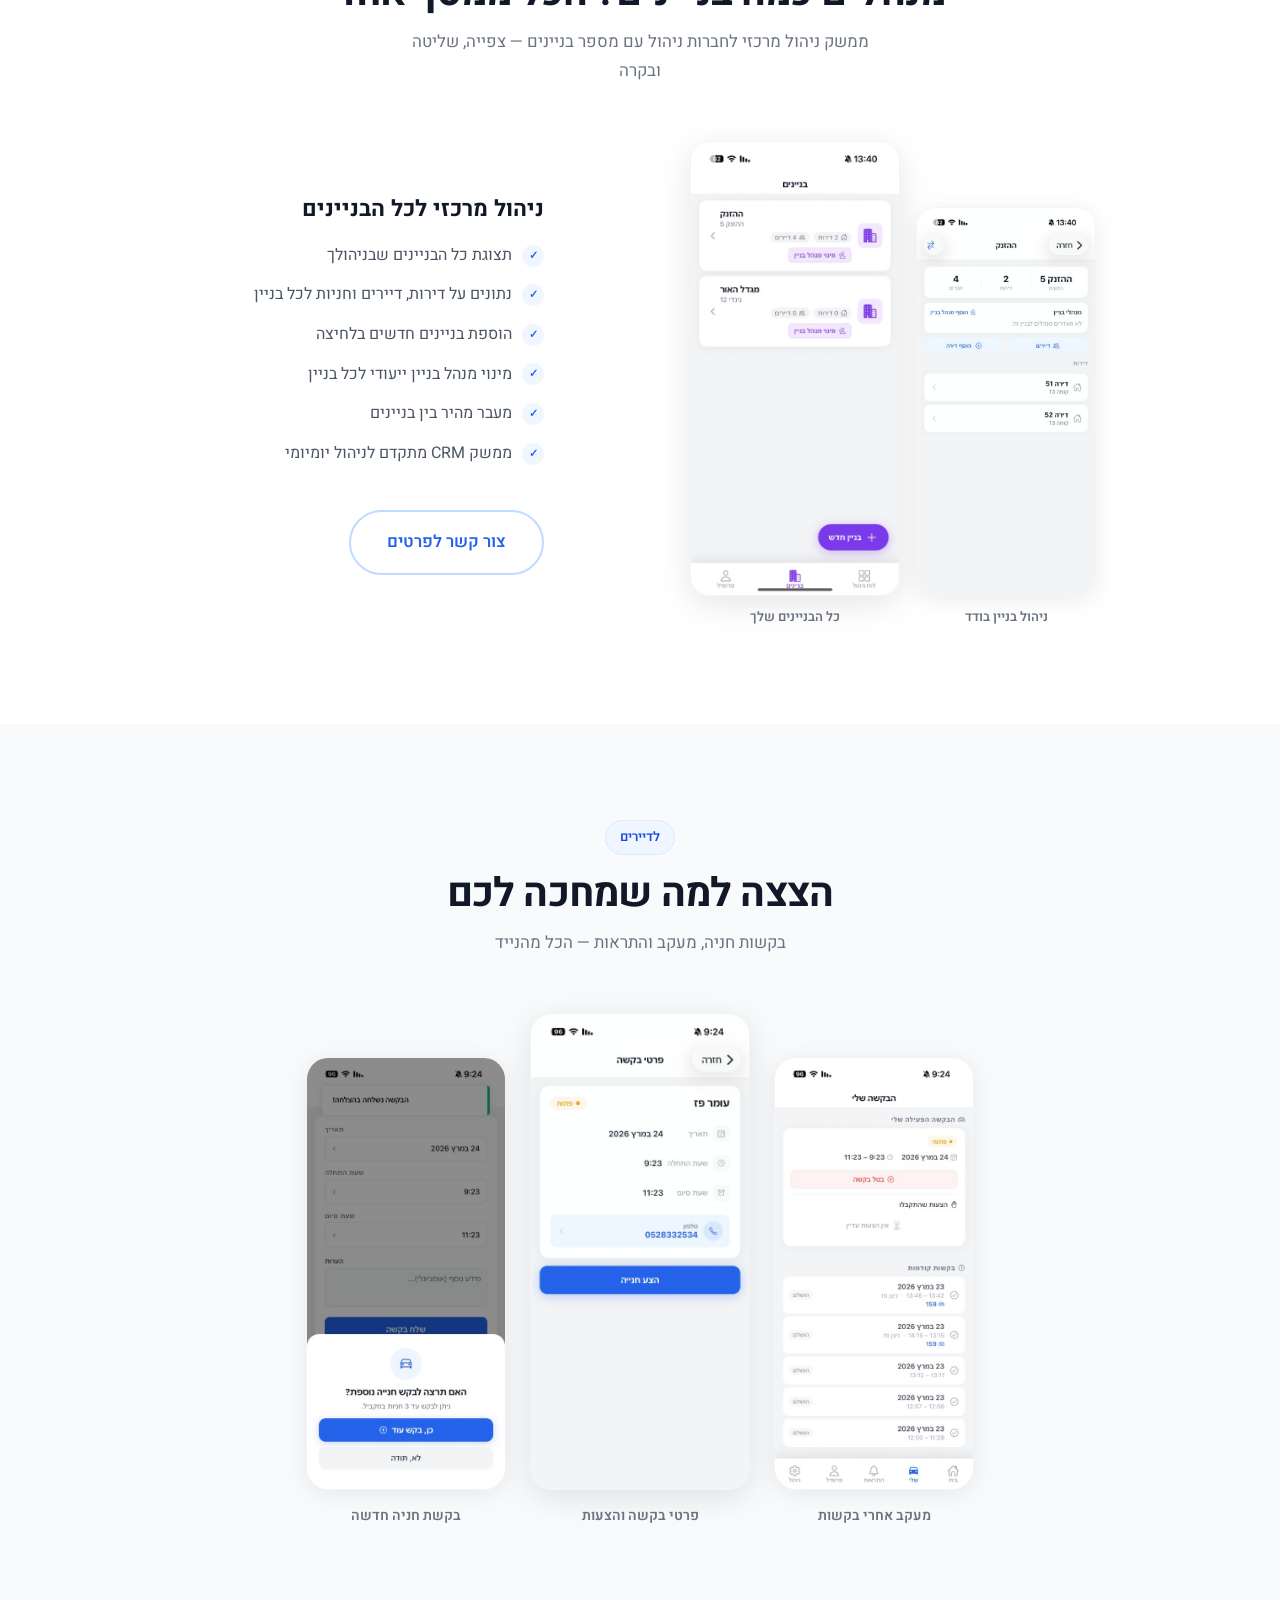
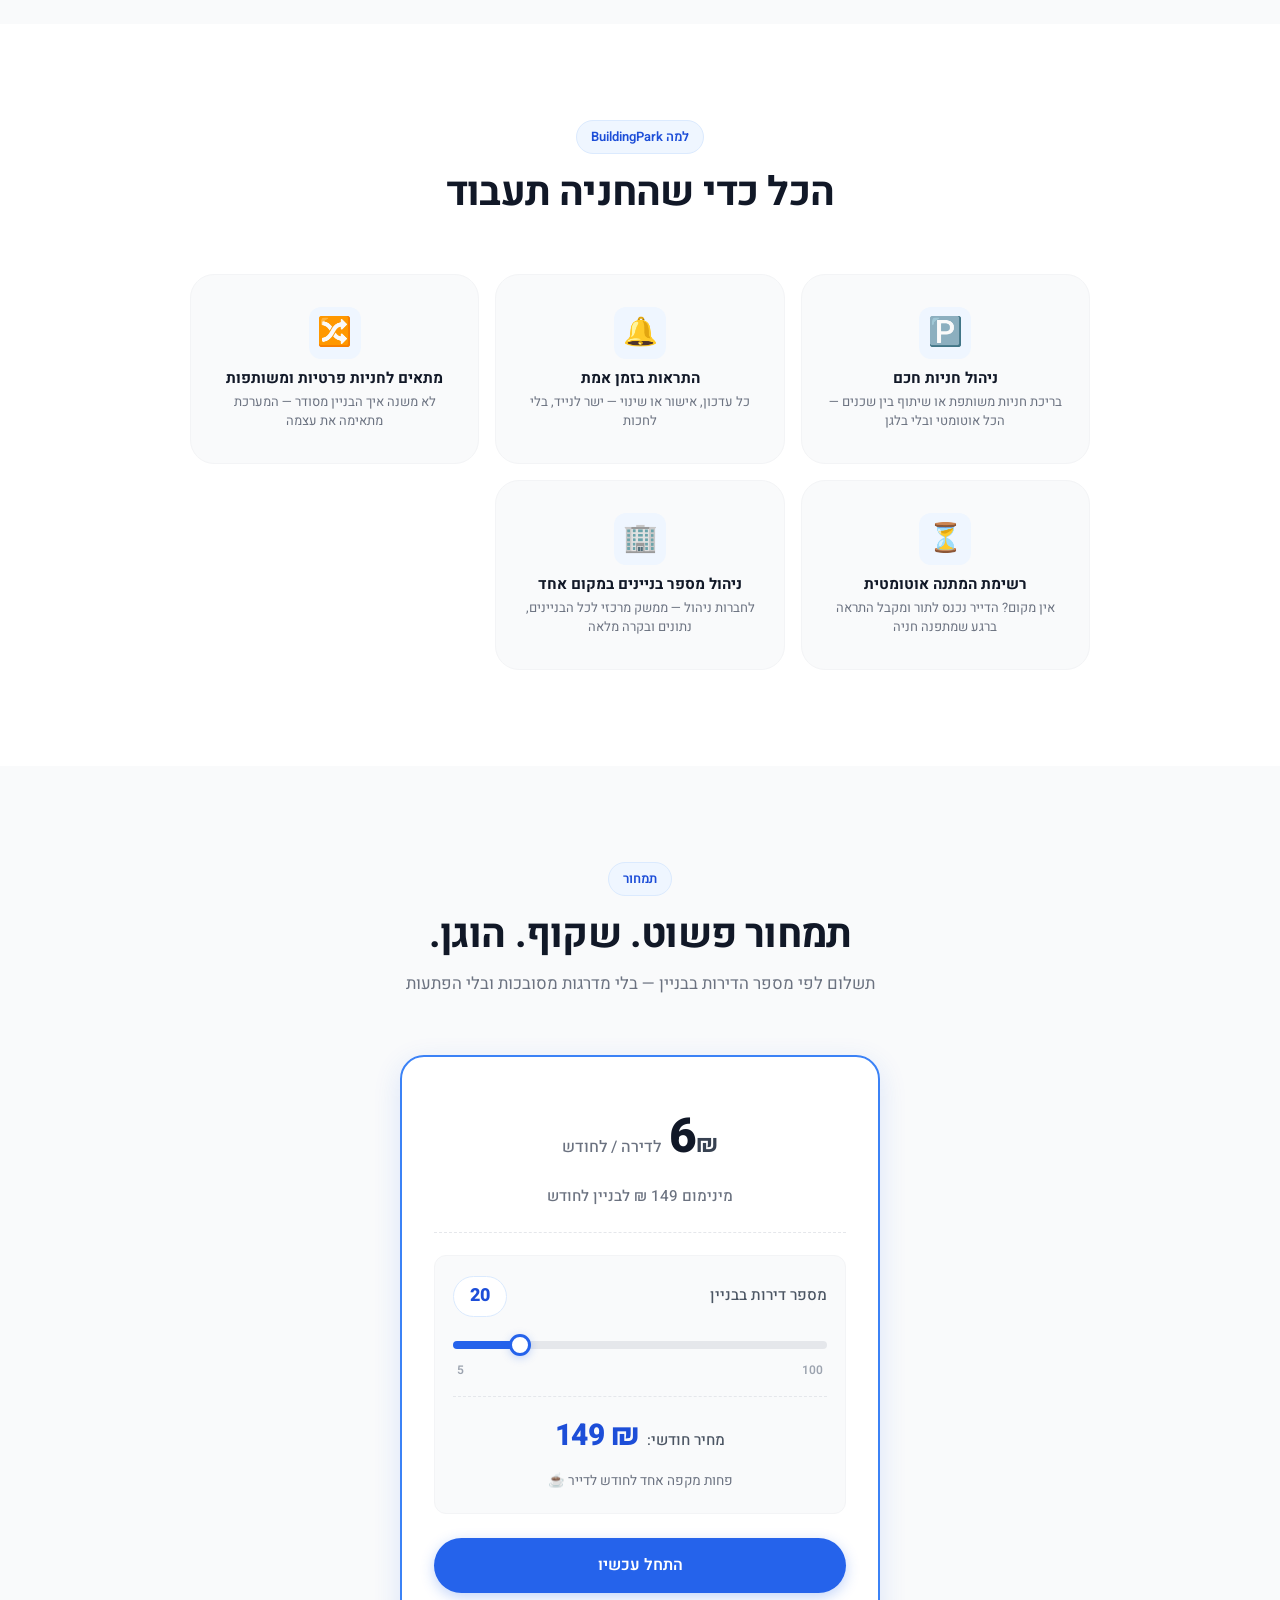
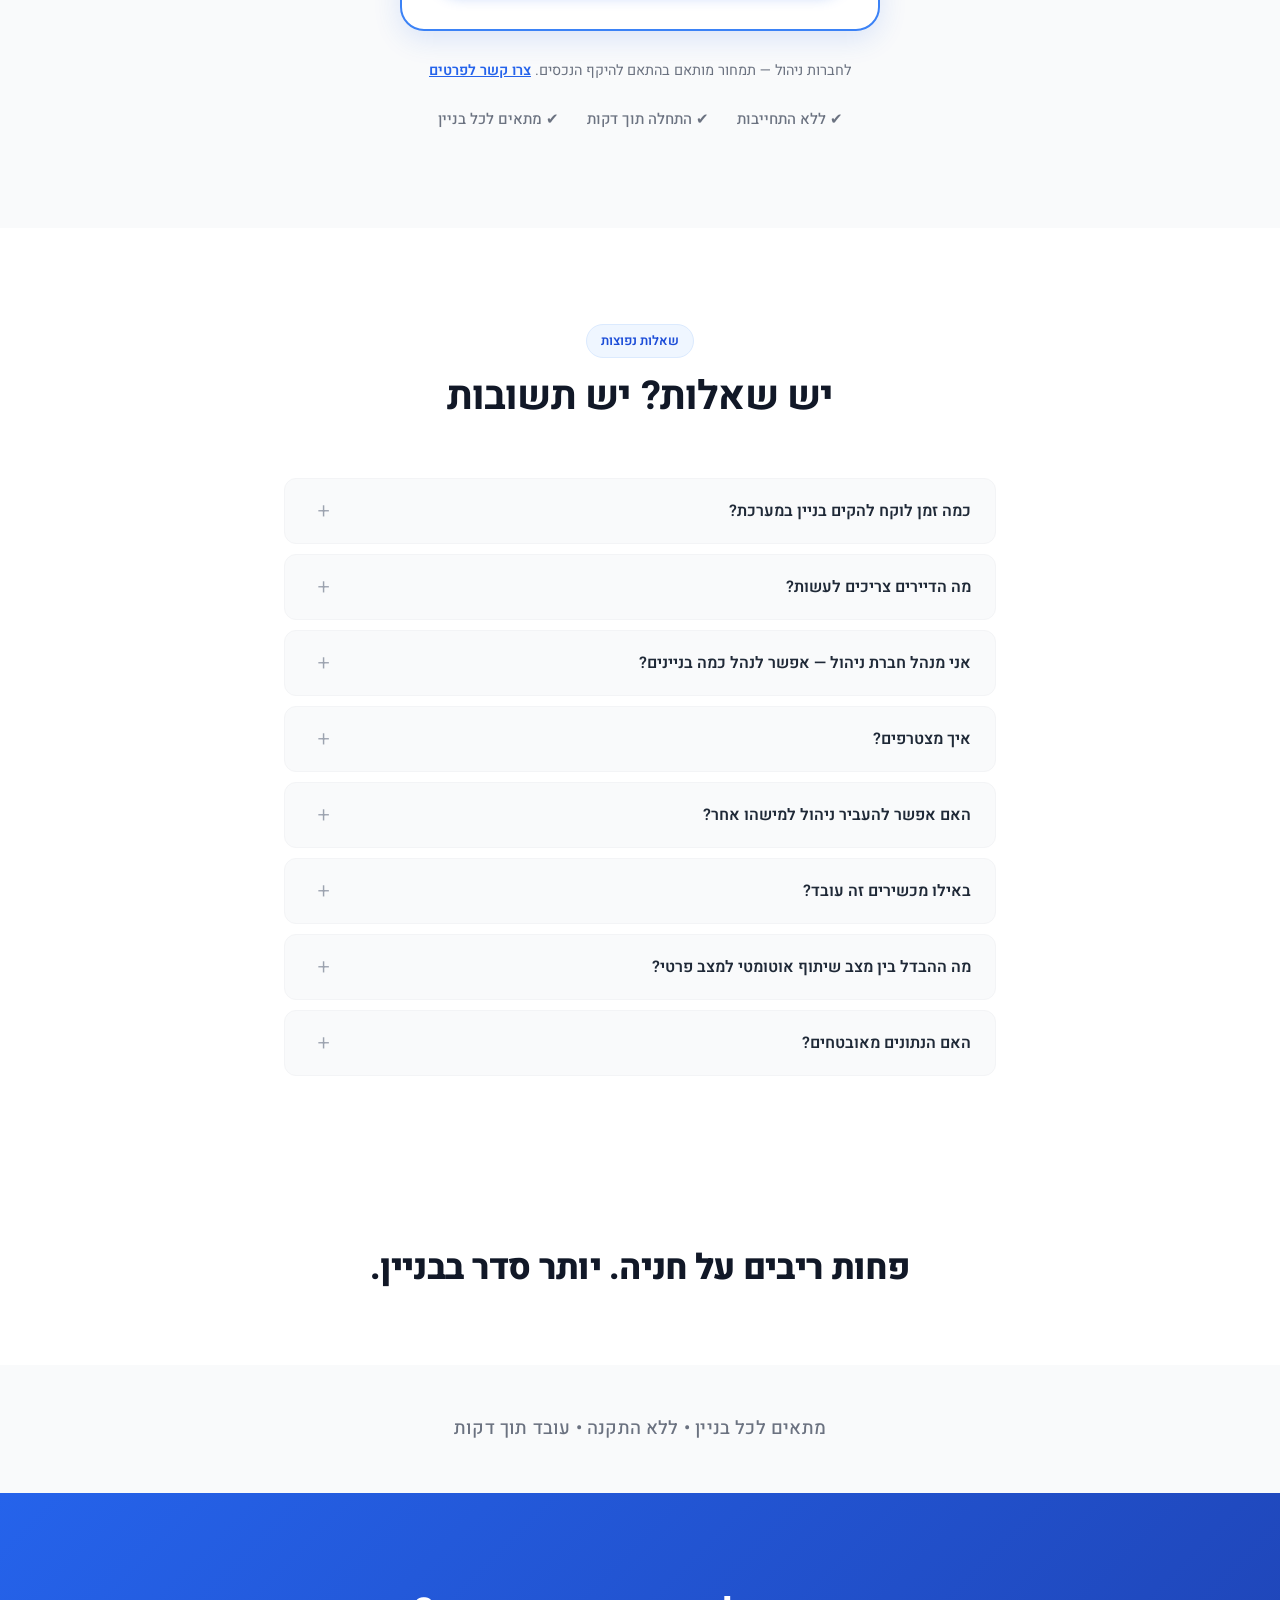
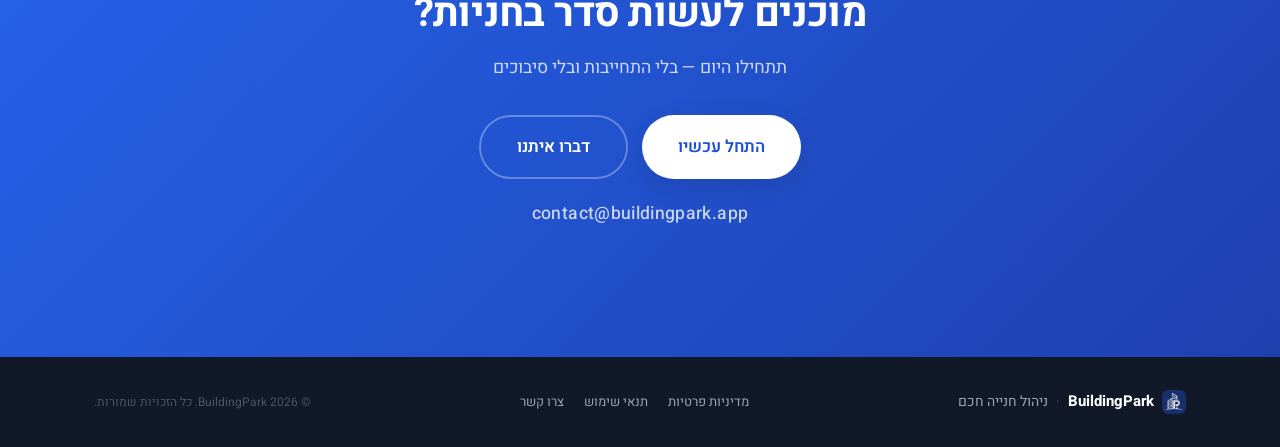
==== commit 55e4c331: "feat(pricing): replace chips with mobile-friendly slider Use a native range slider (5–100 apartments" ====
--- a/index.html
+++ b/index.html
@@ -291,12 +291,21 @@
         <p class="pricing__minimum">מינימום 149 ₪ לבניין לחודש</p>
 
         <div class="calc" role="group" aria-labelledby="calc-label">
-          <p class="calc__label" id="calc-label">כמה דירות יש בבניין?</p>
-          <div class="calc__chips" role="radiogroup" aria-label="מספר דירות">
-            <button type="button" class="calc__chip" role="radio" aria-checked="false" data-apts="10">10</button>
-            <button type="button" class="calc__chip is-active" role="radio" aria-checked="true" data-apts="20">20</button>
-            <button type="button" class="calc__chip" role="radio" aria-checked="false" data-apts="30">30</button>
-            <button type="button" class="calc__chip" role="radio" aria-checked="false" data-apts="40">40</button>
+          <div class="calc__top">
+            <span class="calc__label" id="calc-label">מספר דירות בבניין</span>
+            <span class="calc__count"><span id="calc-apts">20</span></span>
+          </div>
+          <input
+            type="range"
+            class="calc__slider"
+            id="calc-slider"
+            min="5" max="100" step="1" value="20"
+            aria-labelledby="calc-label"
+            aria-valuemin="5" aria-valuemax="100" aria-valuenow="20"
+          >
+          <div class="calc__scale" aria-hidden="true">
+            <span>5</span>
+            <span>100</span>
           </div>
           <div class="calc__result">
             <span class="calc__result-label">מחיר חודשי:</span>
@@ -462,29 +471,34 @@
   // Pricing calculator: monthly = max(MIN, apartments * RATE)
   var PRICE_PER_APT = 6;
   var MIN_PRICE = 149;
-  var calcChips = $$('.calc__chip');
+  var slider = $('#calc-slider');
   var calcOut = $('#calc-price');
-  if(calcChips.length && calcOut){
+  var aptsOut = $('#calc-apts');
+  if(slider && calcOut){
     var format = function(n){ return n.toLocaleString('en-US') + ' ₪' };
-    var setPrice = function(apts){
+    var paintTrack = function(val){
+      var mn = parseInt(slider.min,10) || 0;
+      var mx = parseInt(slider.max,10) || 100;
+      var pct = ((val - mn) / (mx - mn)) * 100;
+      slider.style.setProperty('--calc-fill', pct + '%');
+    };
+    var lastPrice = -1;
+    var update = function(){
+      var apts = parseInt(slider.value,10) || 0;
       var price = Math.max(MIN_PRICE, apts * PRICE_PER_APT);
-      calcOut.textContent = format(price);
-      calcOut.classList.remove('is-flash');
-      // restart animation
-      void calcOut.offsetWidth;
-      calcOut.classList.add('is-flash');
+      if(aptsOut) aptsOut.textContent = apts;
+      slider.setAttribute('aria-valuenow', apts);
+      paintTrack(apts);
+      if(price !== lastPrice){
+        calcOut.textContent = format(price);
+        calcOut.classList.remove('is-flash');
+        void calcOut.offsetWidth;
+        calcOut.classList.add('is-flash');
+        lastPrice = price;
+      }
     };
-    calcChips.forEach(function(chip){
-      chip.addEventListener('click', function(){
-        calcChips.forEach(function(c){
-          c.classList.remove('is-active');
-          c.setAttribute('aria-checked','false');
-        });
-        chip.classList.add('is-active');
-        chip.setAttribute('aria-checked','true');
-        setPrice(parseInt(chip.getAttribute('data-apts'),10) || 0);
-      });
-    });
+    slider.addEventListener('input', update);
+    update();
   }
 
 })();
--- a/styles.css
+++ b/styles.css
@@ -576,30 +576,70 @@
   padding:20px 18px;
   margin-bottom:24px;
 }
-.calc__label{
-  text-align:center;font-size:.875rem;color:var(--g-600);
-  font-weight:500;margin-bottom:12px;
-}
-.calc__chips{
-  display:flex;gap:8px;justify-content:center;margin-bottom:18px;
-}
-.calc__chip{
-  flex:1;min-width:0;
-  background:#fff;border:1.5px solid var(--g-200);
-  border-radius:var(--r-pill);
-  padding:10px 8px;
-  font-family:inherit;font-size:1rem;font-weight:700;
-  color:var(--g-700);direction:ltr;
-  cursor:pointer;transition:all .2s var(--ease);
-}
-.calc__chip:hover{
-  border-color:var(--c-300);color:var(--c-700);
-  background:var(--c-50);
-}
-.calc__chip.is-active{
-  background:var(--c-600);color:#fff;
-  border-color:var(--c-600);
-  box-shadow:0 4px 12px rgba(37,99,235,.25);
+.calc__top{
+  display:flex;align-items:center;justify-content:space-between;
+  gap:12px;margin-bottom:14px;
+}
+.calc__label{font-size:.95rem;color:var(--g-600);font-weight:500}
+.calc__count{
+  font-size:1.125rem;font-weight:800;color:var(--c-700);
+  background:#fff;border:1px solid var(--c-100);
+  padding:4px 14px;border-radius:var(--r-pill);
+  min-width:54px;text-align:center;direction:ltr;
+}
+
+/* slider — RTL-aware fill via --calc-fill (0%..100%) */
+.calc__slider{
+  -webkit-appearance:none;appearance:none;
+  width:100%;height:8px;background:transparent;
+  margin:6px 0 4px;direction:ltr;
+  cursor:pointer;
+  --calc-fill:0%;
+}
+.calc__slider:focus{outline:none}
+.calc__slider:focus-visible::-webkit-slider-thumb{
+  box-shadow:0 0 0 4px rgba(37,99,235,.18),0 4px 10px rgba(37,99,235,.25);
+}
+.calc__slider:focus-visible::-moz-range-thumb{
+  box-shadow:0 0 0 4px rgba(37,99,235,.18),0 4px 10px rgba(37,99,235,.25);
+}
+/* webkit/blink */
+.calc__slider::-webkit-slider-runnable-track{
+  height:8px;border-radius:999px;
+  background:linear-gradient(
+    to right,
+    var(--c-600) 0%, var(--c-600) var(--calc-fill),
+    #e5e7eb var(--calc-fill), #e5e7eb 100%
+  );
+}
+.calc__slider::-webkit-slider-thumb{
+  -webkit-appearance:none;appearance:none;
+  width:22px;height:22px;border-radius:50%;
+  background:#fff;border:3px solid var(--c-600);
+  margin-top:-7px;
+  box-shadow:0 2px 8px rgba(37,99,235,.25);
+  cursor:grab;transition:transform .15s var(--ease),box-shadow .15s var(--ease);
+}
+.calc__slider:active::-webkit-slider-thumb{transform:scale(1.1);cursor:grabbing}
+/* firefox */
+.calc__slider::-moz-range-track{
+  height:8px;border-radius:999px;background:#e5e7eb;
+}
+.calc__slider::-moz-range-progress{
+  height:8px;border-radius:999px;background:var(--c-600);
+}
+.calc__slider::-moz-range-thumb{
+  width:22px;height:22px;border-radius:50%;
+  background:#fff;border:3px solid var(--c-600);
+  box-shadow:0 2px 8px rgba(37,99,235,.25);
+  cursor:grab;transition:transform .15s var(--ease);
+}
+.calc__slider:active::-moz-range-thumb{transform:scale(1.1);cursor:grabbing}
+
+.calc__scale{
+  display:flex;justify-content:space-between;
+  font-size:.75rem;color:var(--g-400);font-weight:600;
+  direction:ltr;margin:2px 4px 16px;
 }
 .calc__result{
   display:flex;align-items:baseline;justify-content:center;gap:8px;
@@ -857,8 +897,13 @@
   .pricing__card{max-width:100%;padding:32px 22px 26px}
   .pricing__btn{padding:14px 20px}
   .pricing__amount{font-size:2.5rem}
-  .calc{padding:18px 14px}
-  .calc__chip{padding:10px 4px;font-size:.95rem}
+  .calc{padding:18px 16px}
+  .calc__slider{height:10px;margin:8px 0 4px}
+  .calc__slider::-webkit-slider-runnable-track{height:10px}
+  .calc__slider::-webkit-slider-thumb{width:26px;height:26px;margin-top:-8px}
+  .calc__slider::-moz-range-track{height:10px}
+  .calc__slider::-moz-range-progress{height:10px}
+  .calc__slider::-moz-range-thumb{width:26px;height:26px}
   .calc__result-value{font-size:1.625rem}
 
   /* faq */
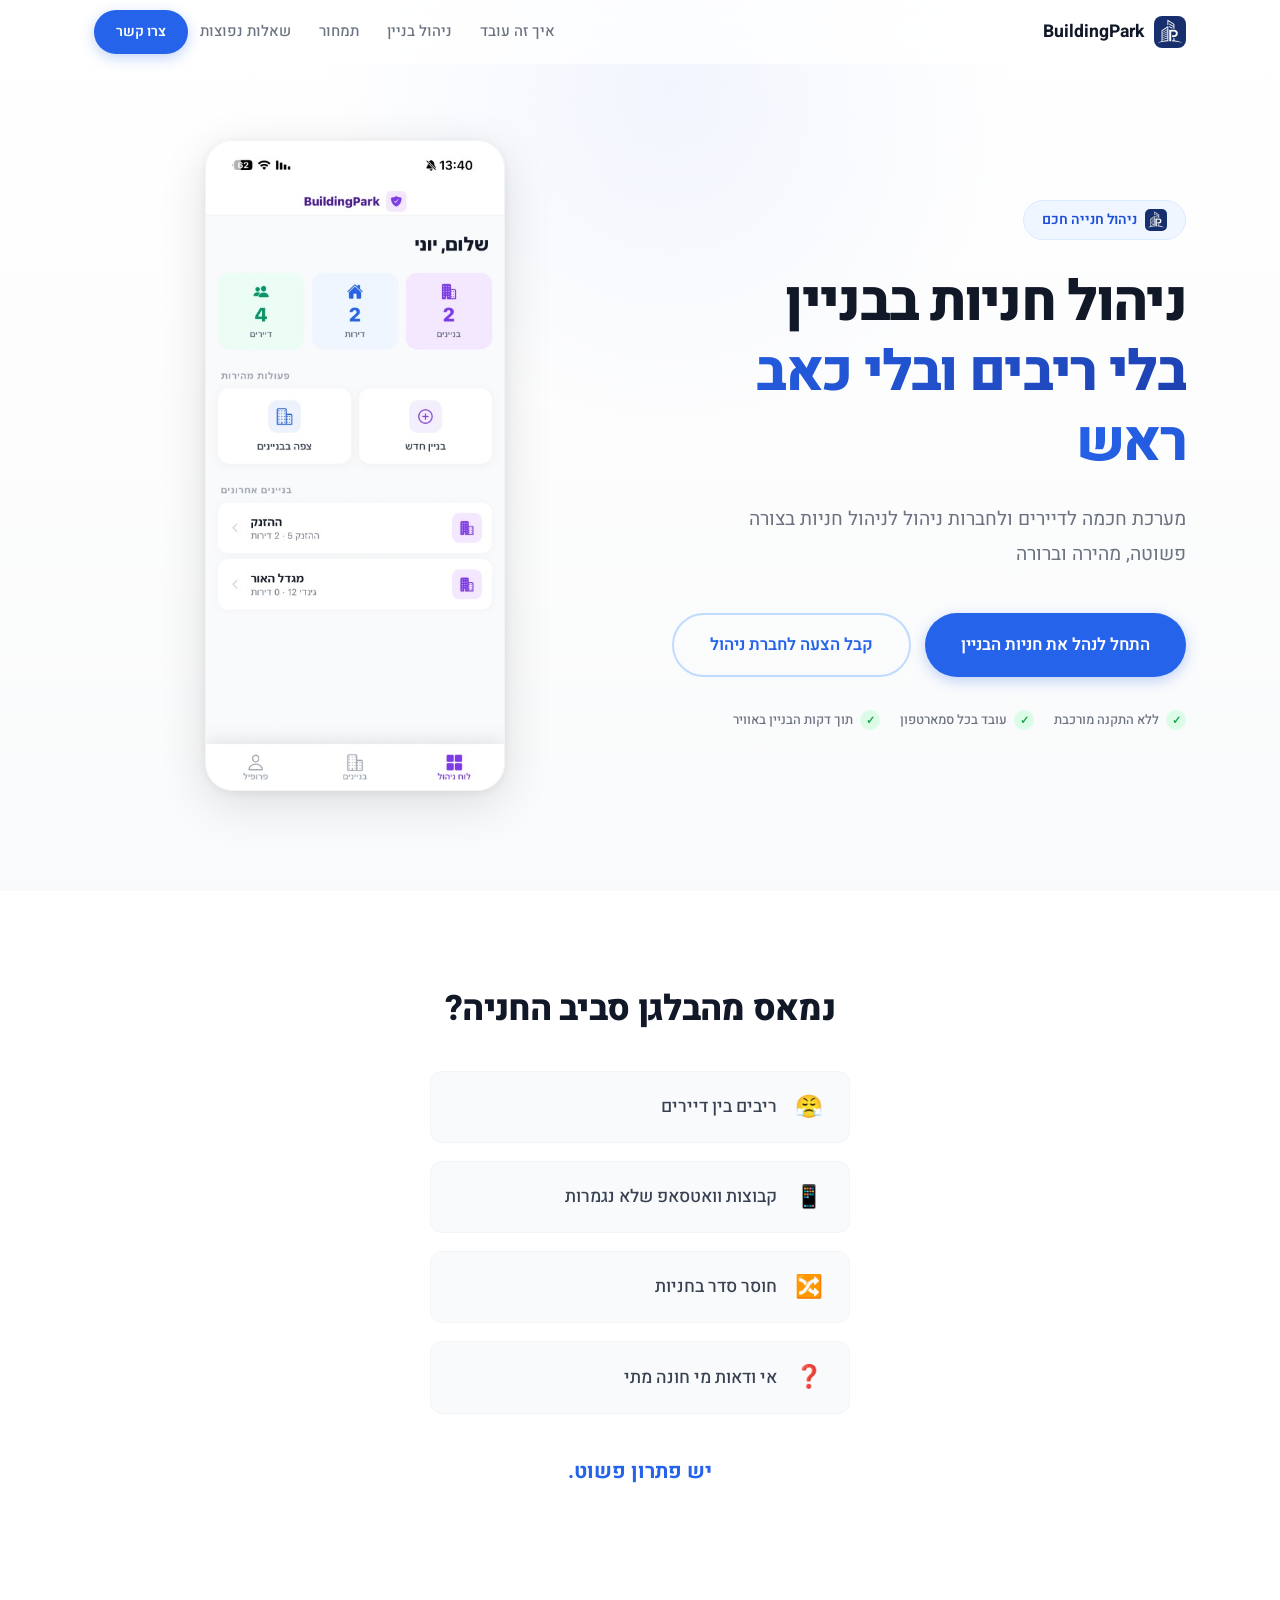
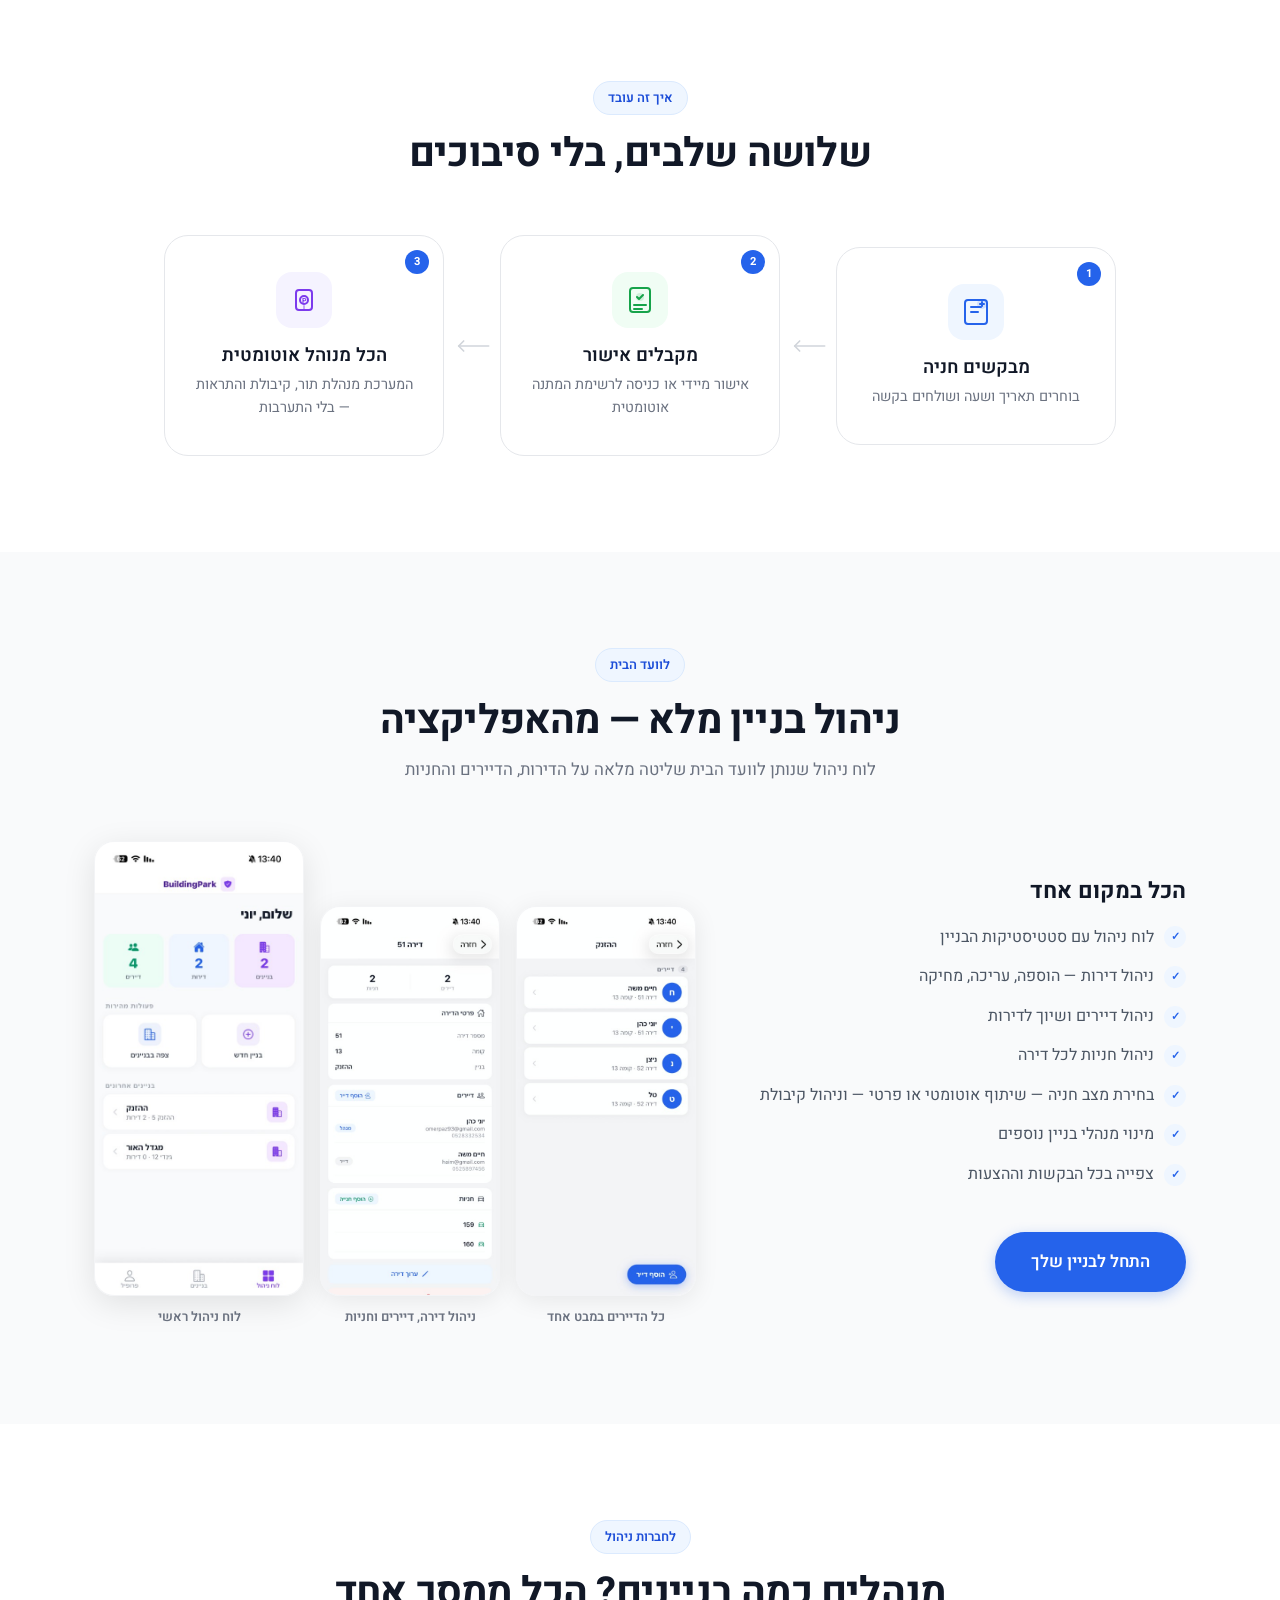
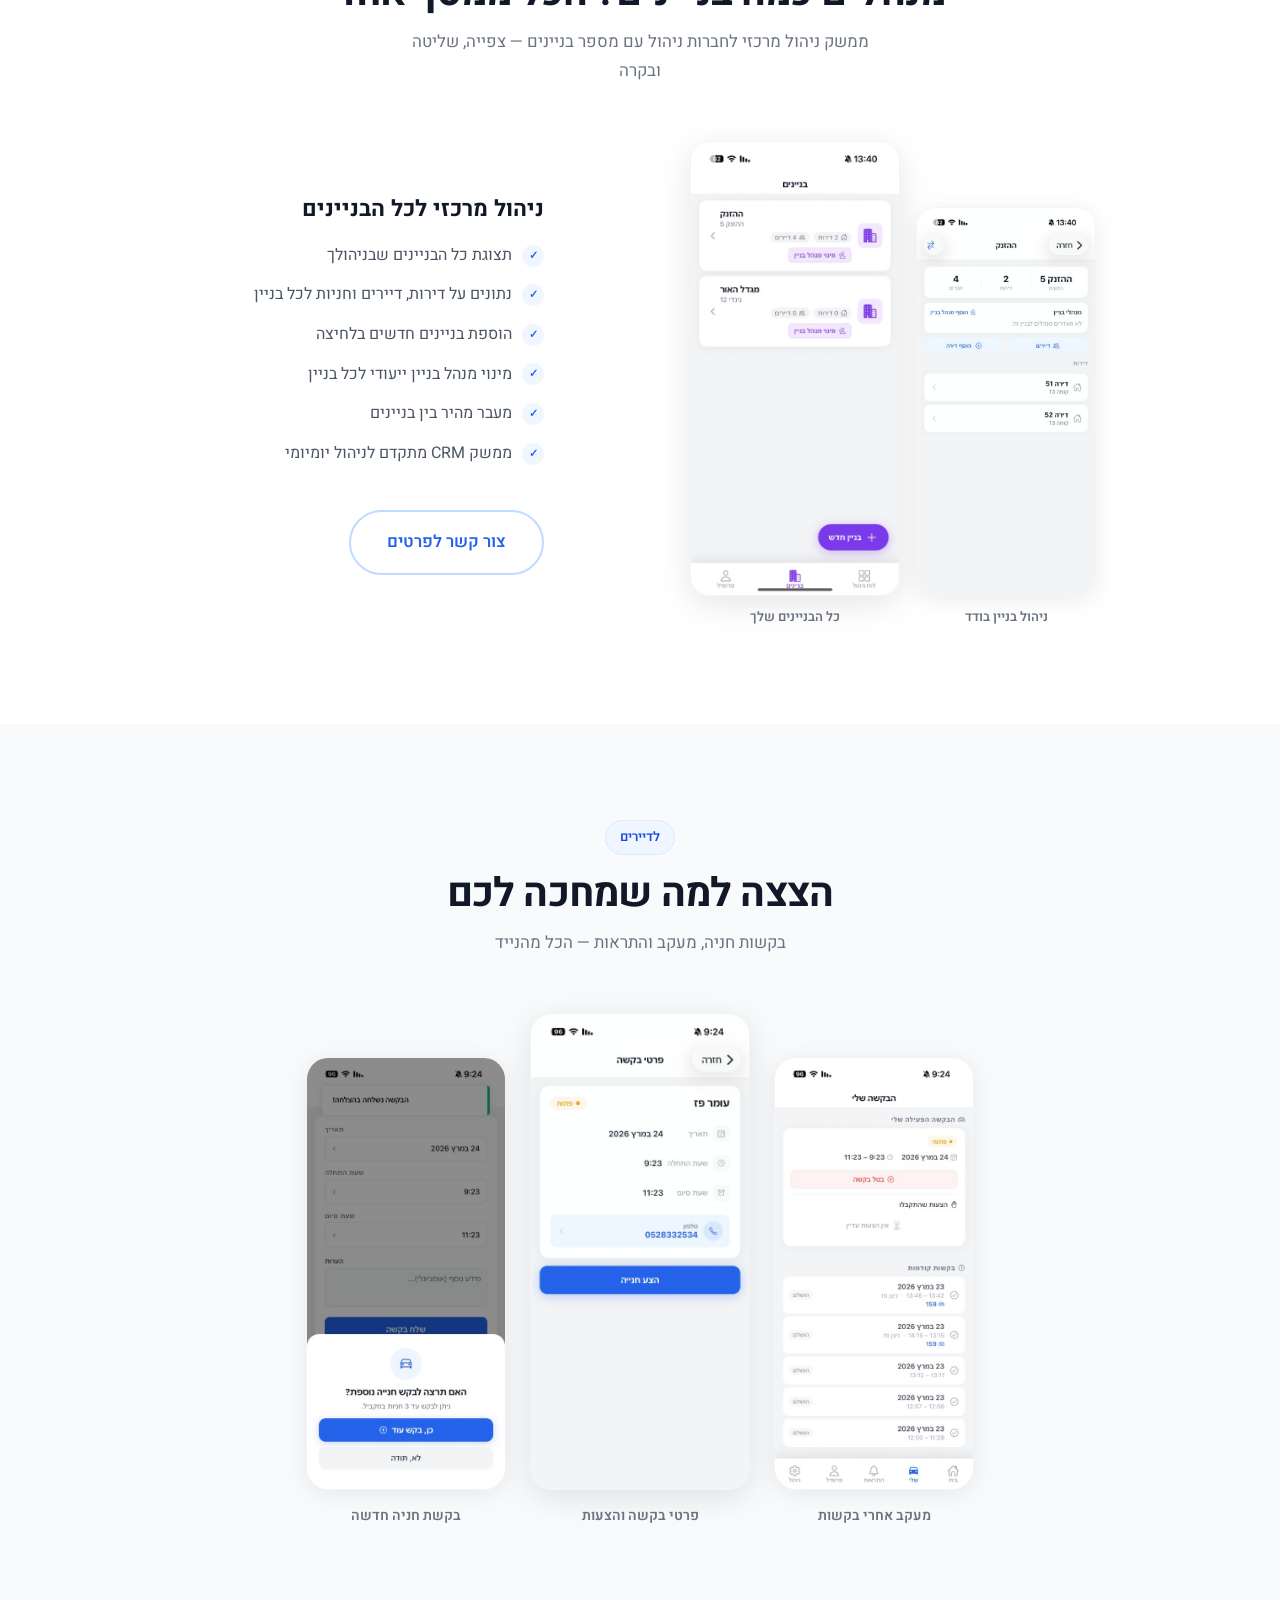
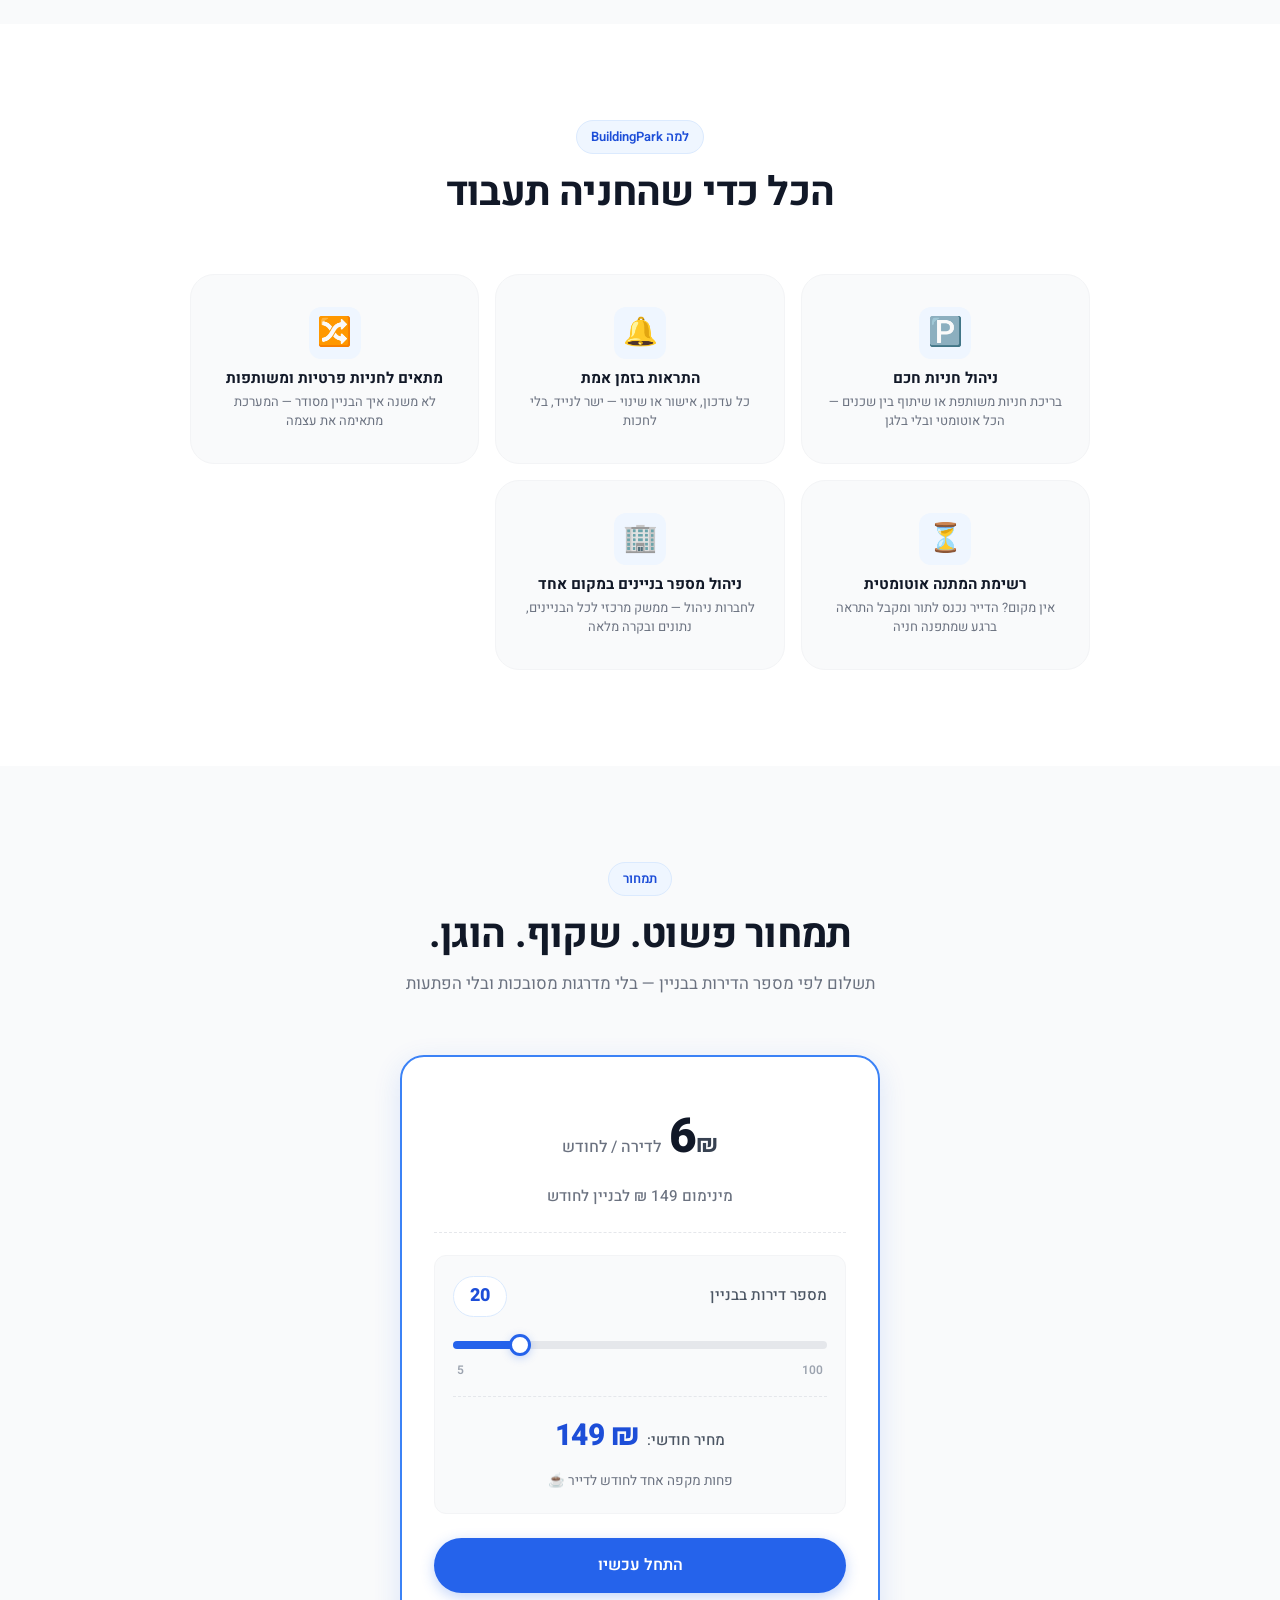
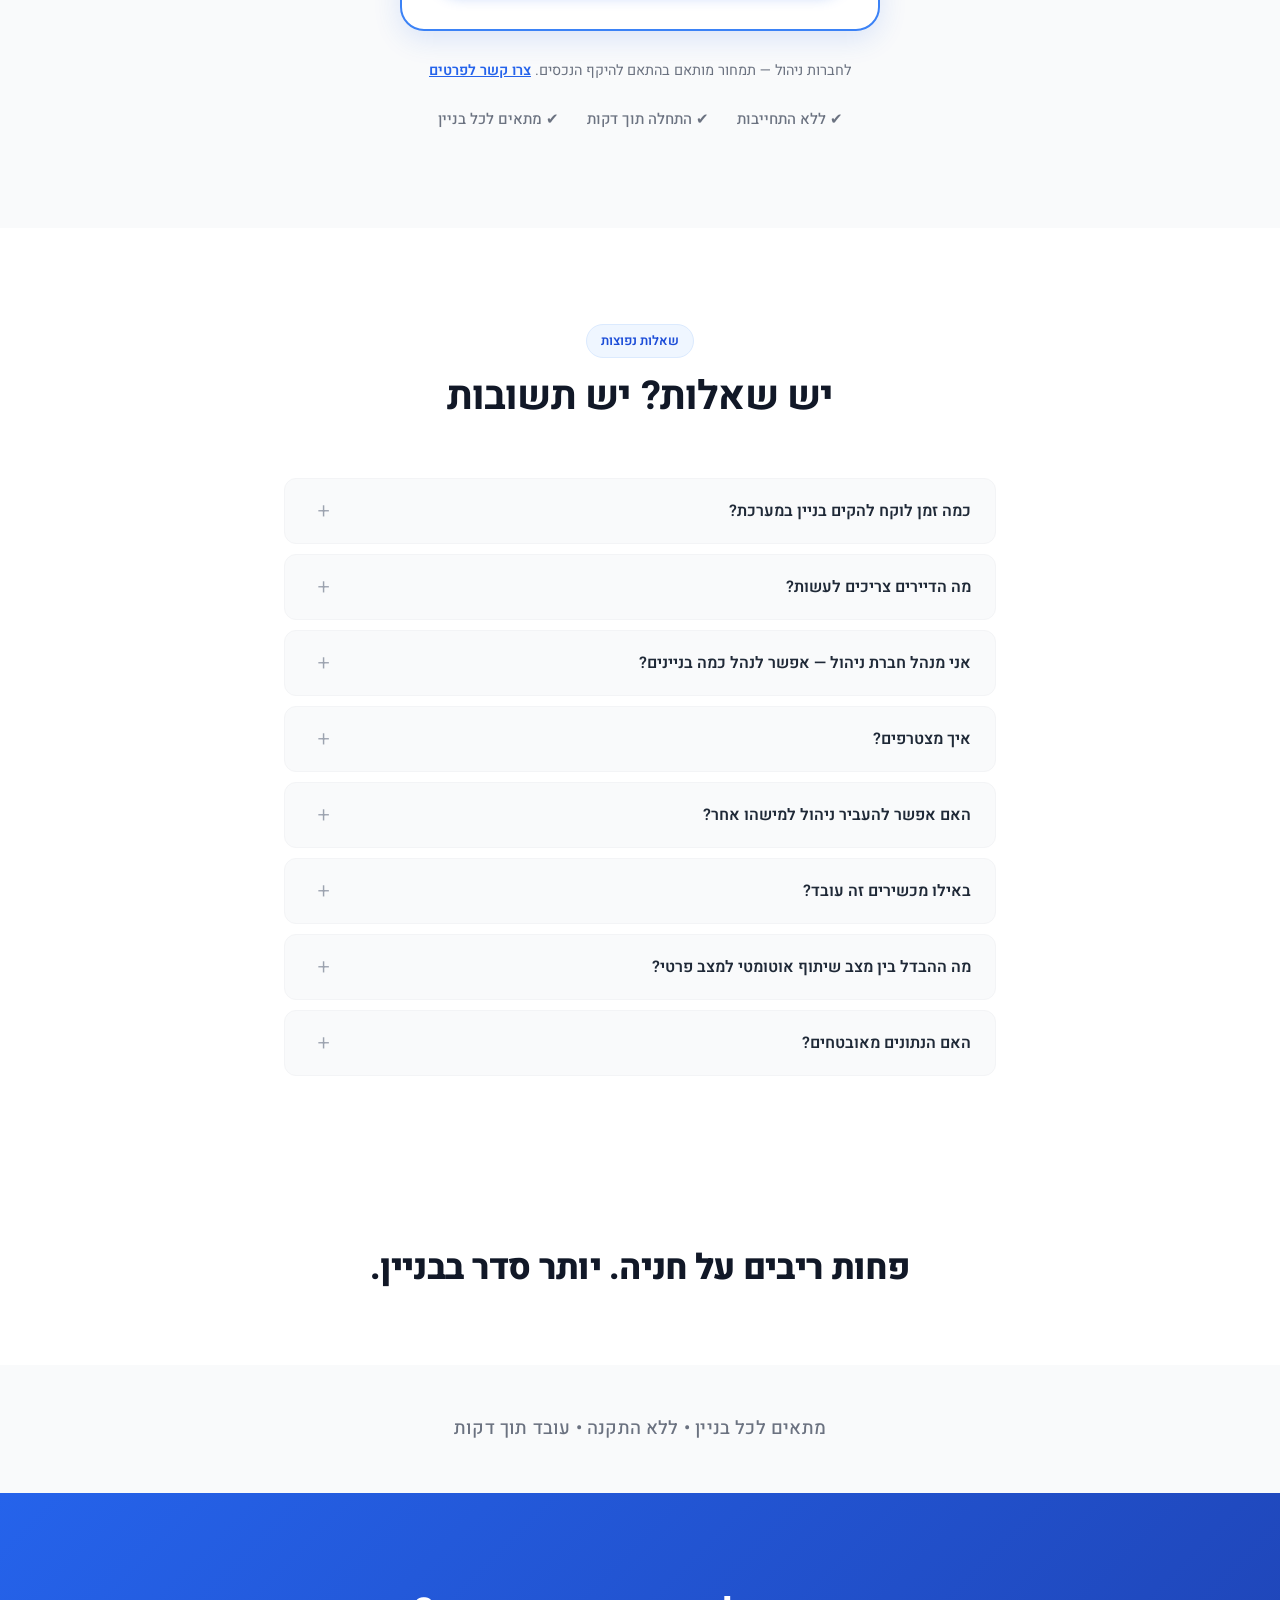
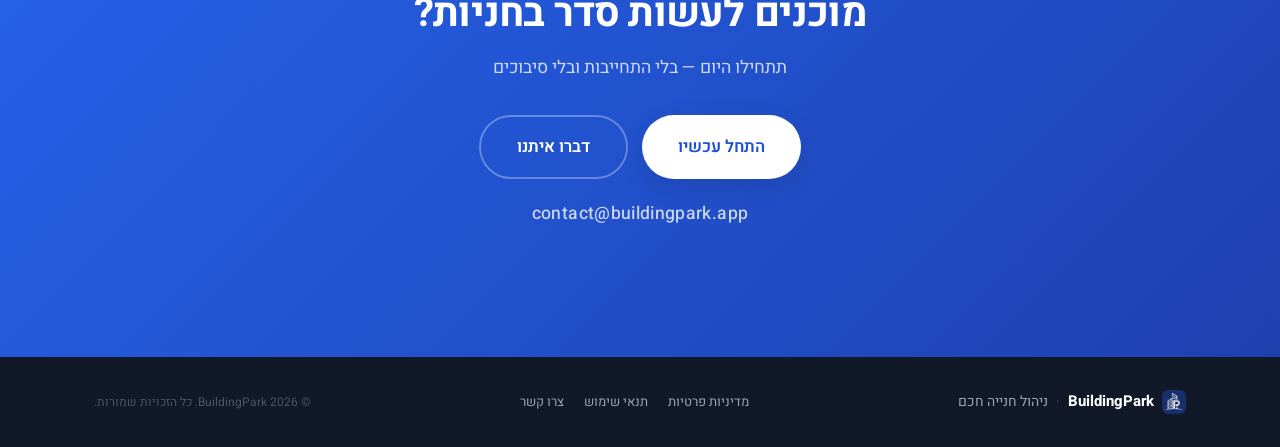
==== commit a4f24ec6: "feat(landing): public quote view + lead-intake form Two new static pages, both Hebrew RTL, mobile-fi" ====
--- a/index.html
+++ b/index.html
@@ -55,7 +55,7 @@
       <h1>ניהול חניות בבניין<br><span class="grad">בלי ריבים ובלי כאב ראש</span></h1>
       <p class="hero__sub">מערכת חכמה לדיירים ולחברות ניהול לניהול חניות בצורה פשוטה, מהירה וברורה</p>
       <div class="hero__cta">
-        <a href="#pricing" class="btn btn--solid btn--lg">התחל לנהל חניות עכשיו</a>
+        <a href="#pricing" class="btn btn--solid btn--lg">התחל לנהל את חניות הבניין</a>
         <a href="mailto:contact@buildingpark.app?subject=הצעה לחברת ניהול — BuildingPark&amp;body=שלום, אני מנהל/ת חברת ניהול ואשמח לקבל הצעה." class="btn btn--outline btn--lg">קבל הצעה לחברת ניהול</a>
       </div>
       <div class="hero__trust">
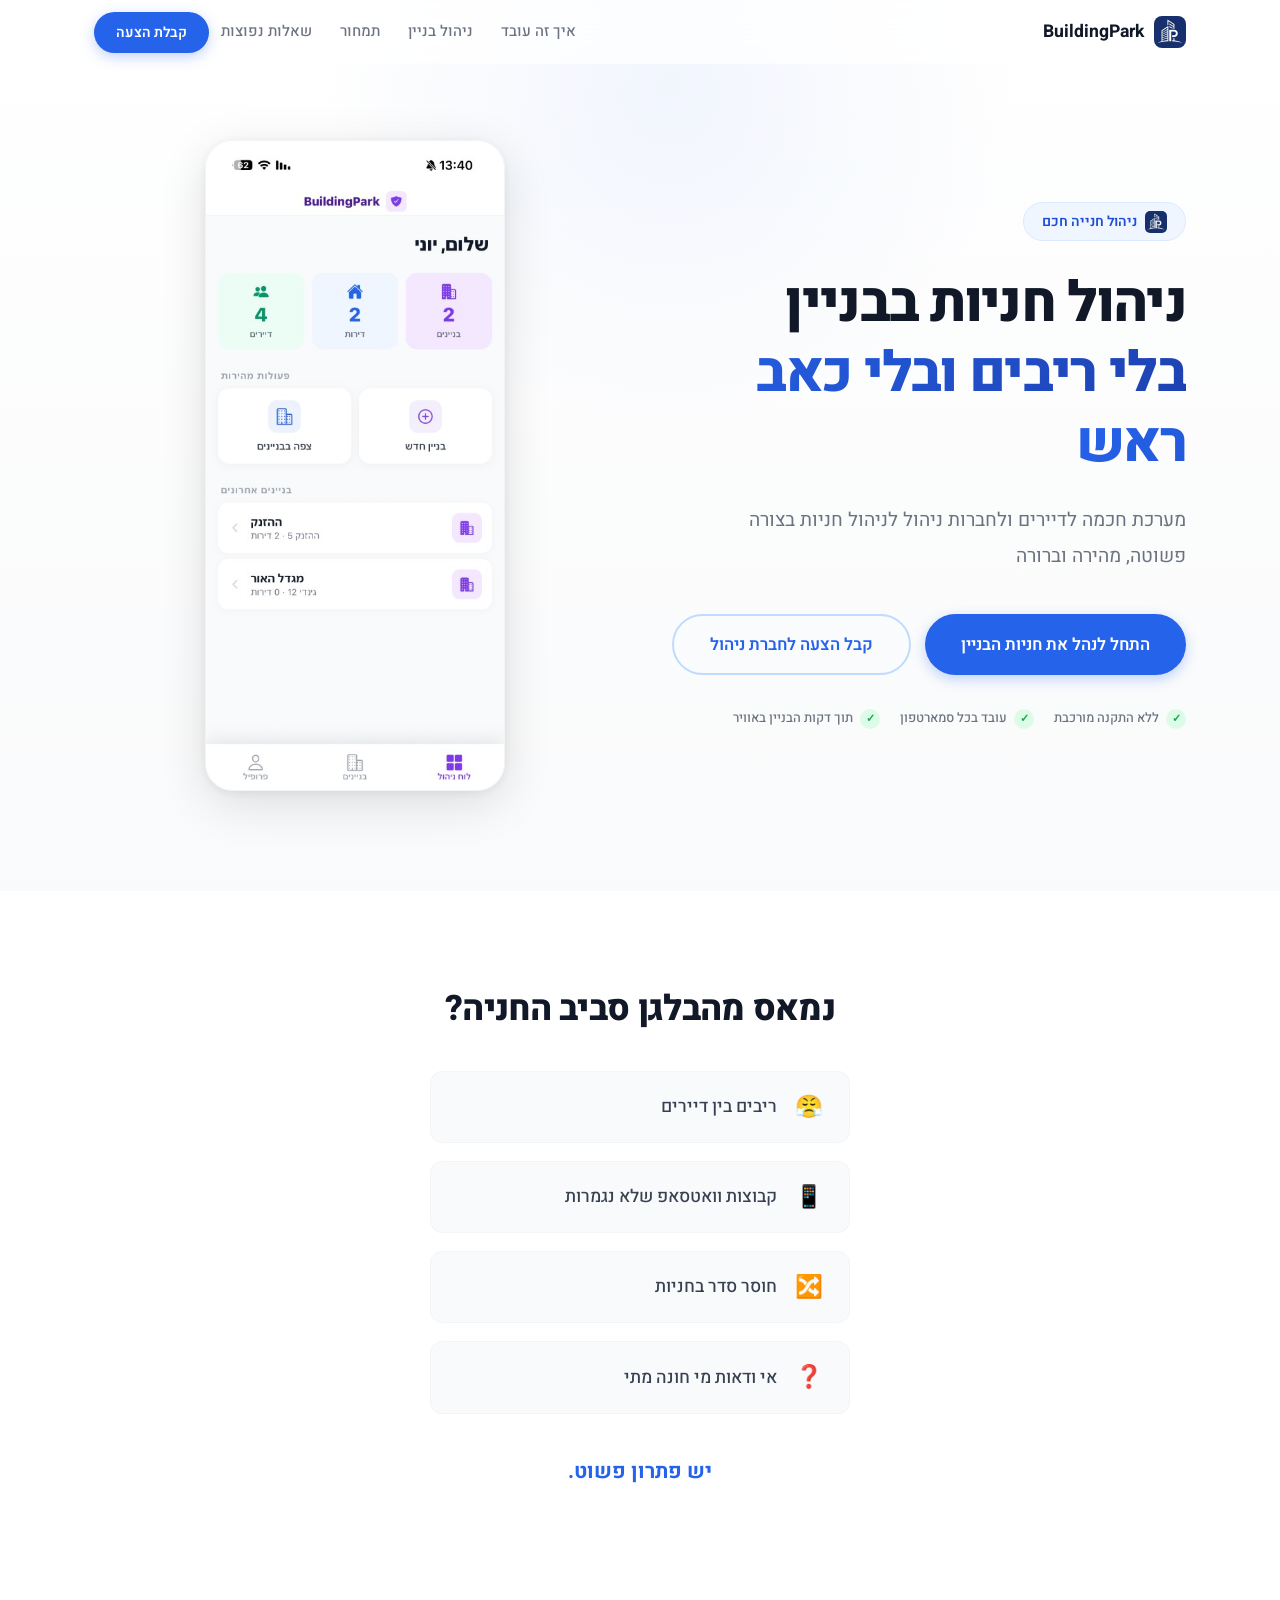
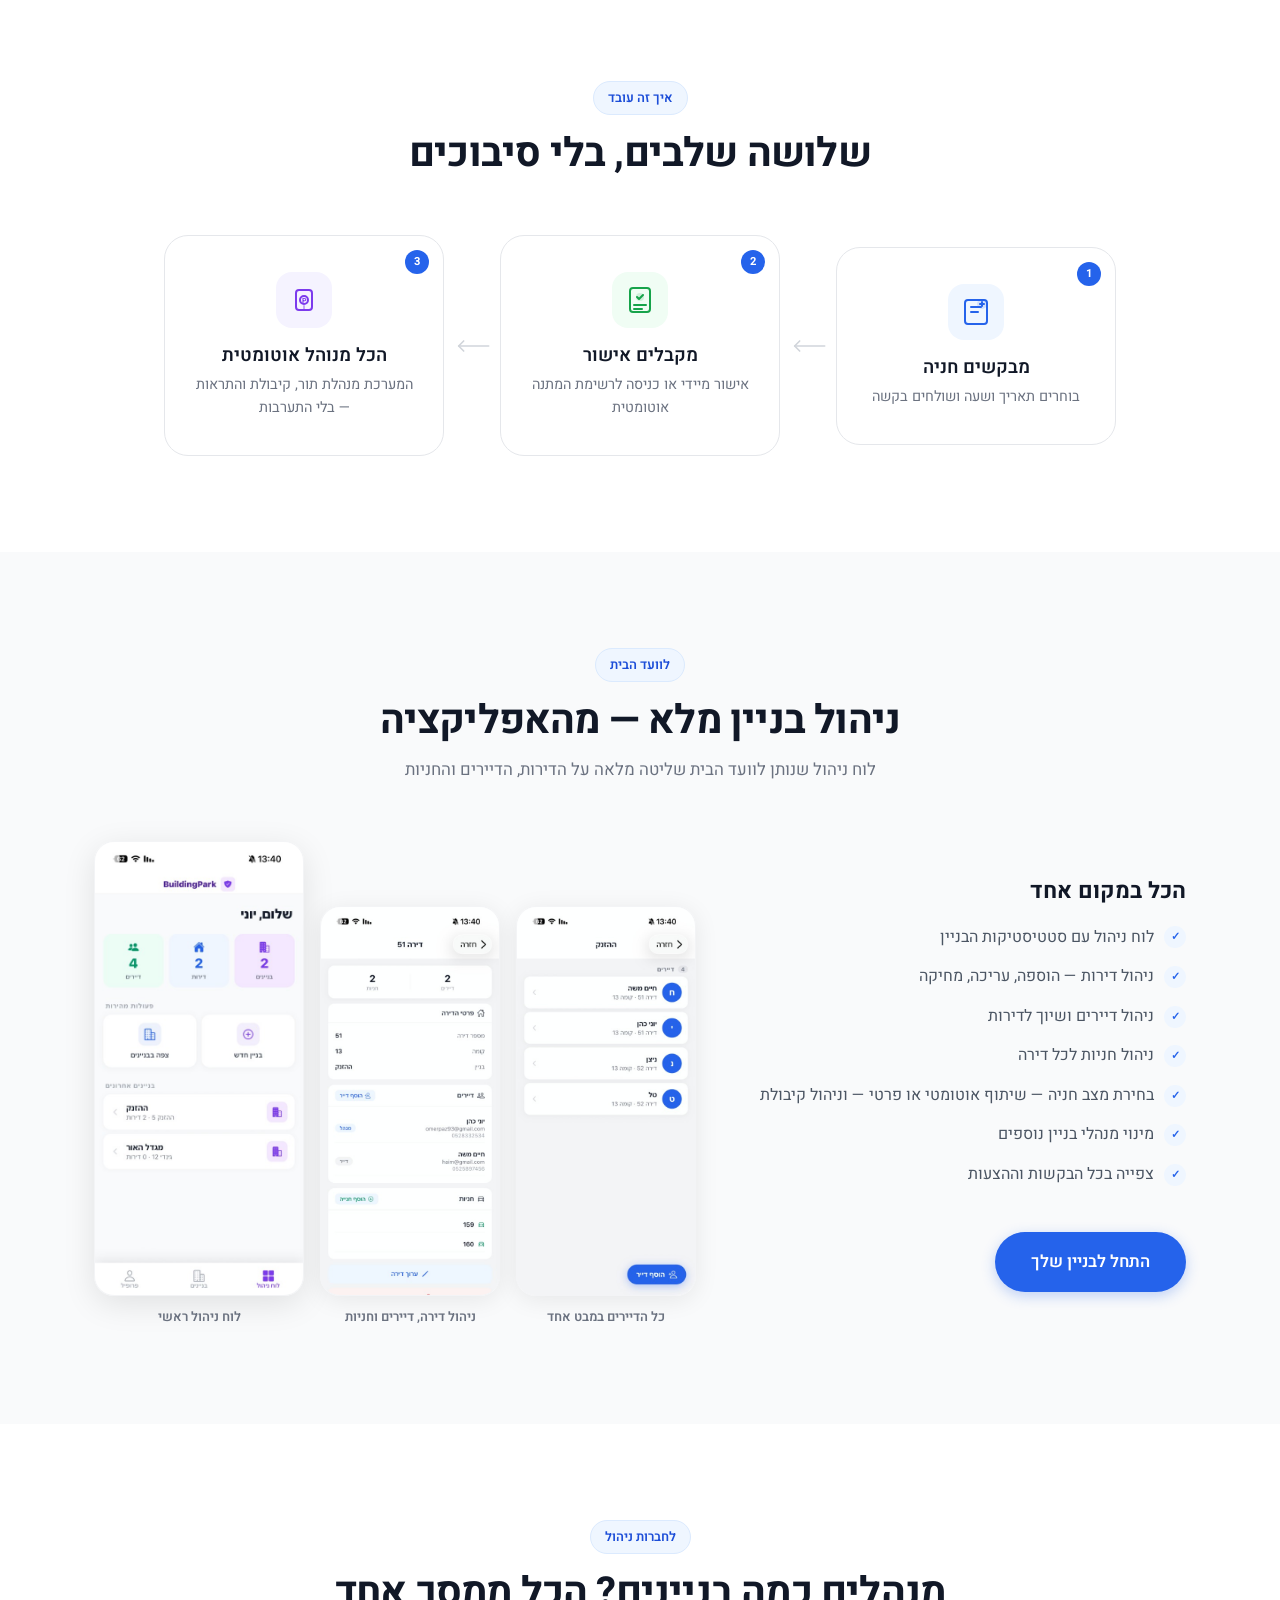
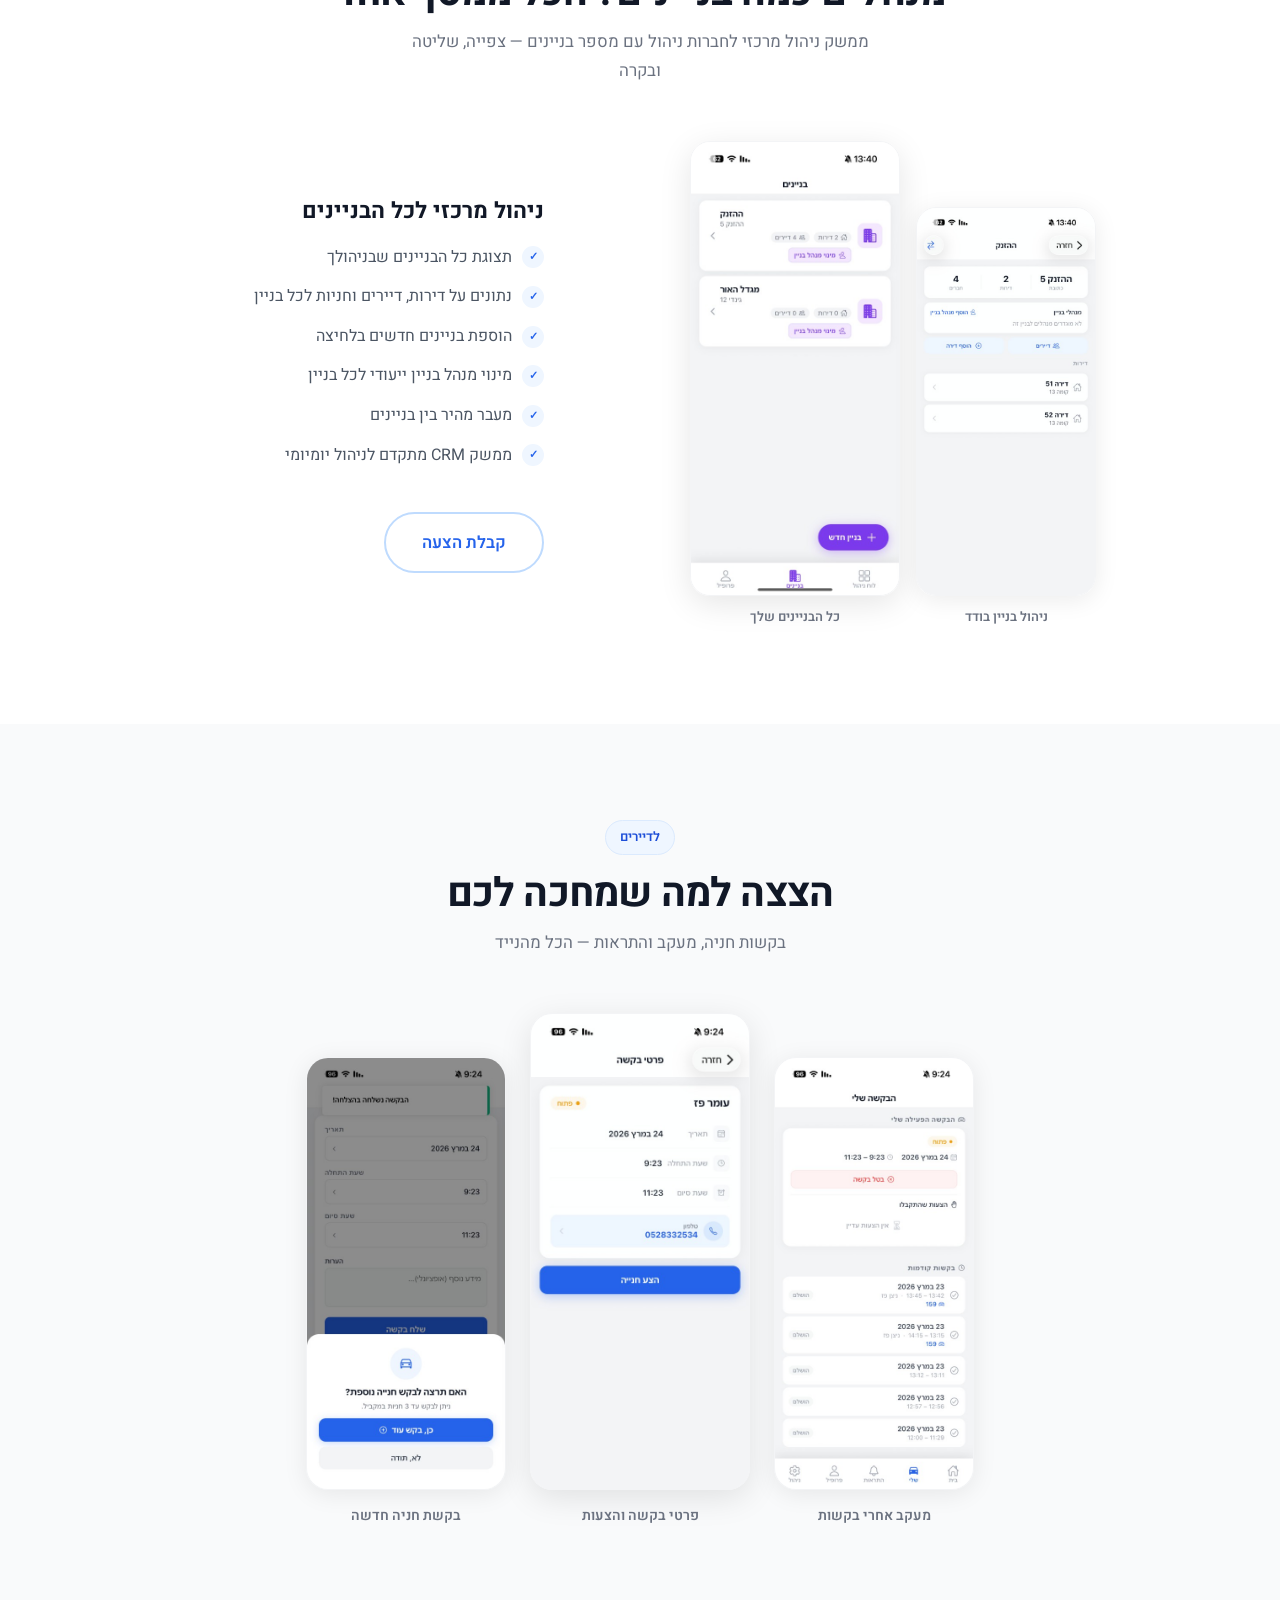
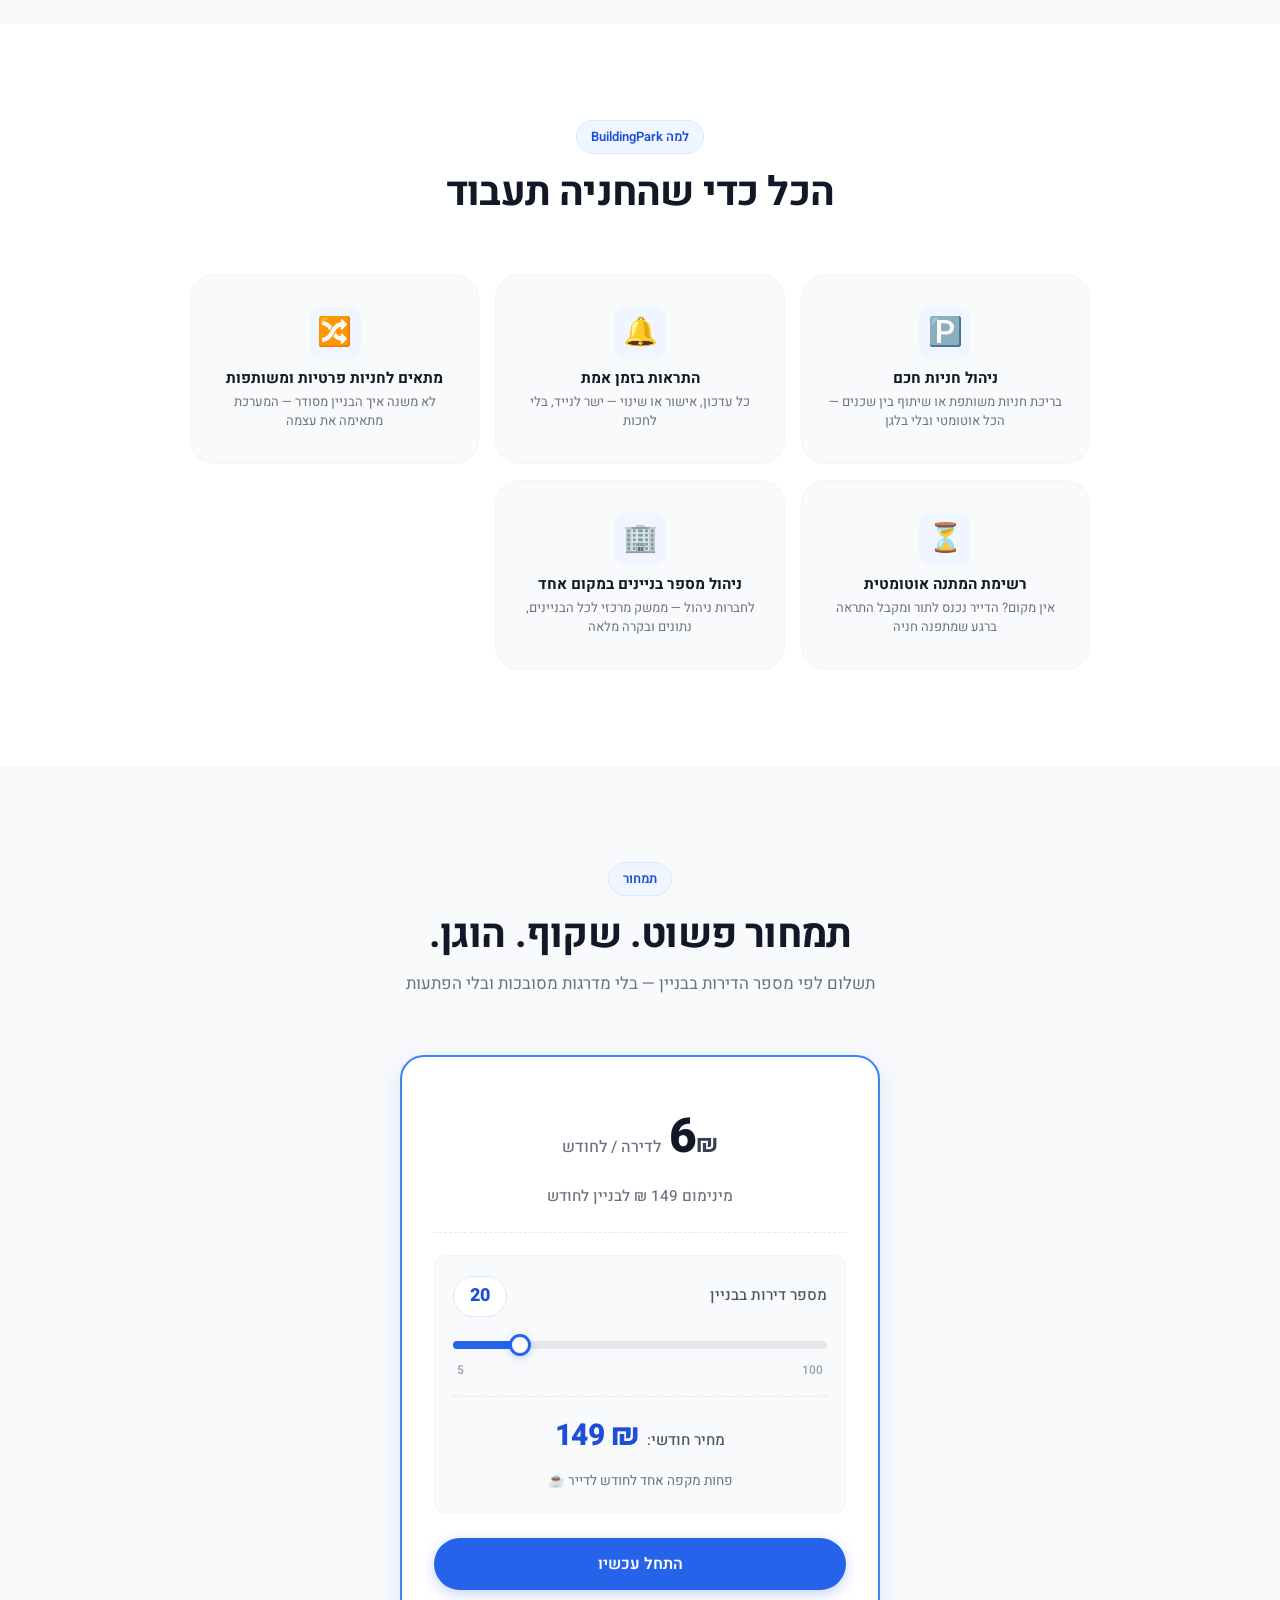
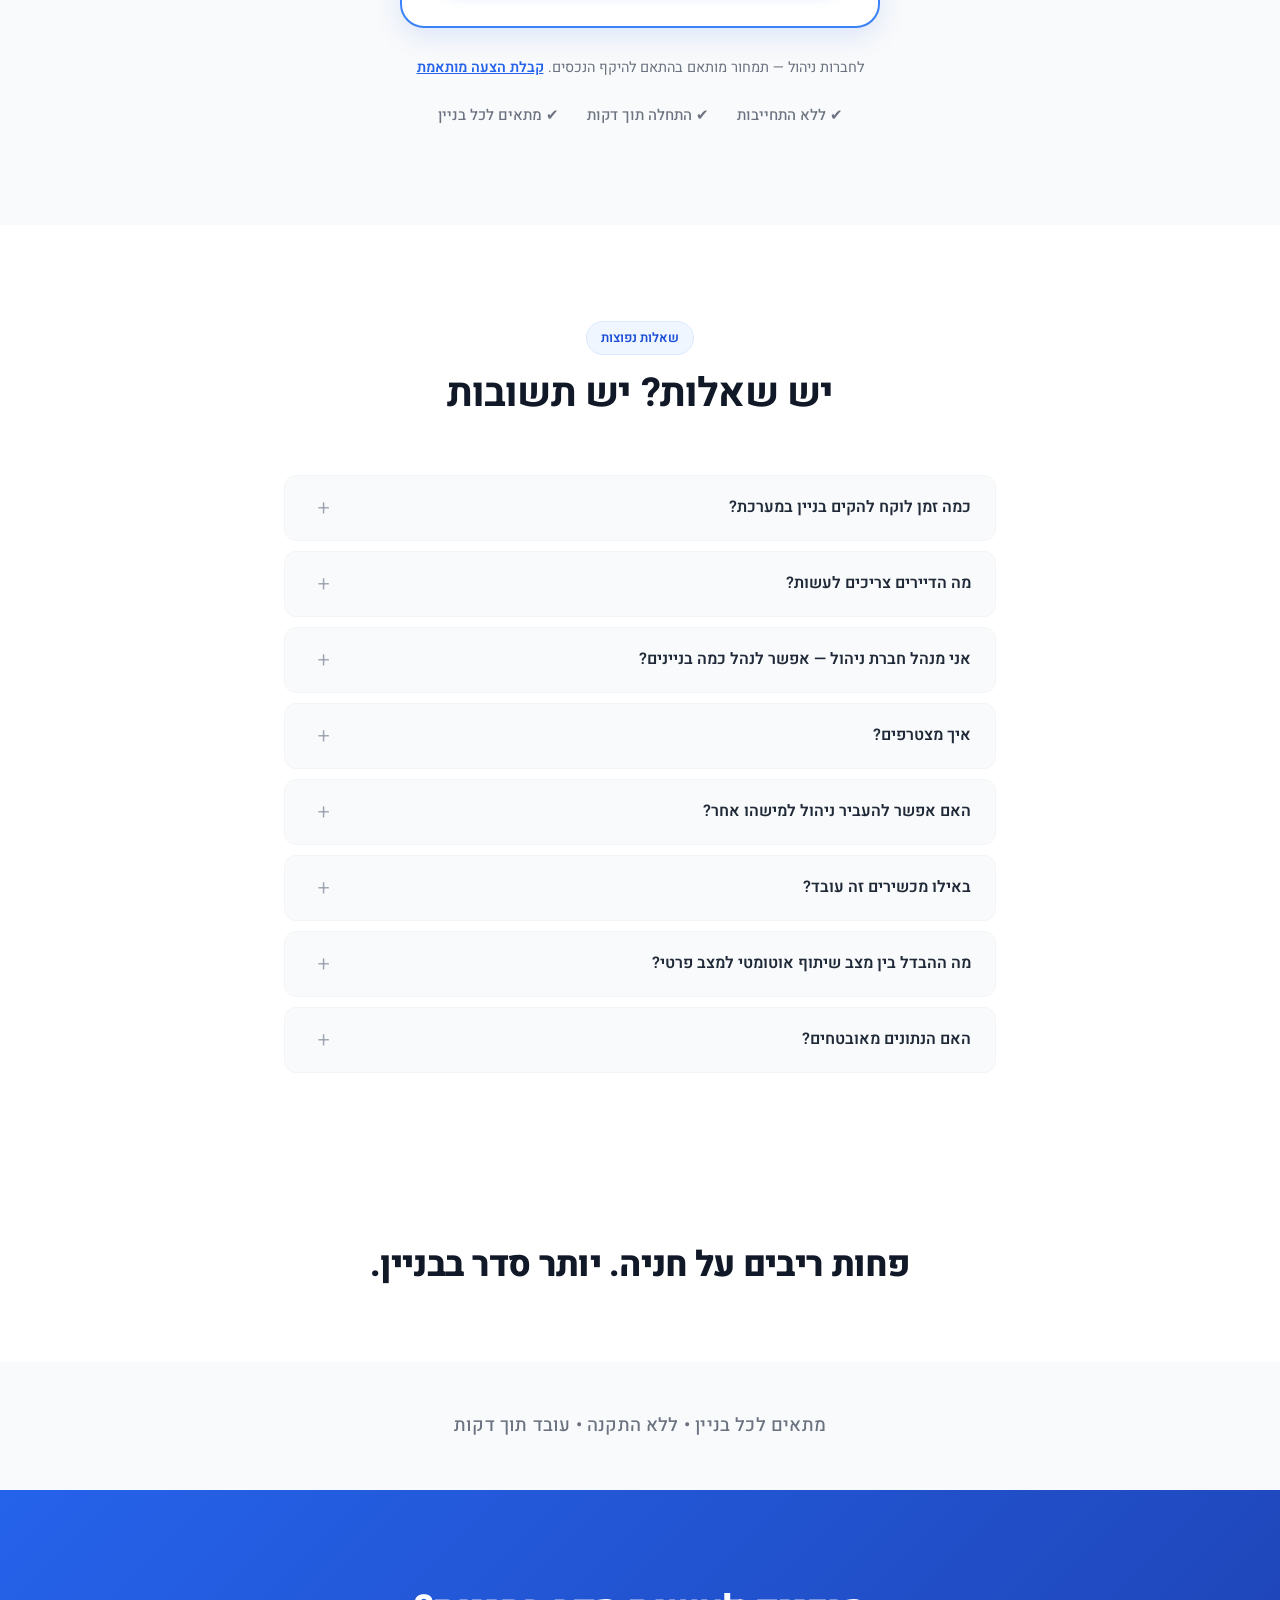
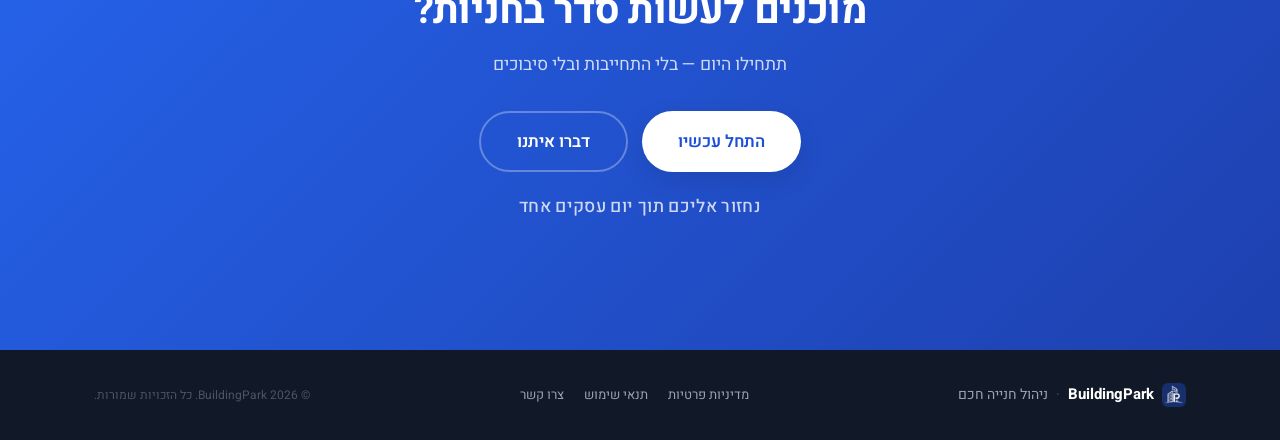
==== commit c94f8455: "feat(landing): replace contact CTAs with lead-form popup All "צרו קשר" / mailto links across the lan" ====
--- a/index.html
+++ b/index.html
@@ -33,7 +33,7 @@
       <a href="#pricing">תמחור</a>
       <a href="#faq">שאלות נפוצות</a>
     </div>
-    <a href="mailto:contact@buildingpark.app?subject=רוצה להצטרף ל-BuildingPark&amp;body=שלום, אשמח לשמוע עוד על BuildingPark ולהצטרף עם הבניין שלי." class="btn btn--sm btn--solid nav__cta">צרו קשר</a>
+    <button type="button" class="btn btn--sm btn--solid nav__cta" data-open-lead data-lead-source="nav">קבלת הצעה</button>
     <button class="nav__hamburger" aria-label="תפריט" id="nav-toggle">
       <span></span><span></span><span></span>
     </button>
@@ -43,7 +43,7 @@
     <a href="#mgmt-building">ניהול בניין</a>
     <a href="#pricing">תמחור</a>
     <a href="#faq">שאלות נפוצות</a>
-    <a href="mailto:contact@buildingpark.app?subject=רוצה להצטרף ל-BuildingPark&amp;body=שלום, אשמח לשמוע עוד על BuildingPark ולהצטרף עם הבניין שלי." class="btn btn--solid btn--block">צרו קשר</a>
+    <button type="button" class="btn btn--solid btn--block" data-open-lead data-lead-source="nav-mobile">קבלת הצעה</button>
   </div>
 </nav>
 
@@ -56,7 +56,7 @@
       <p class="hero__sub">מערכת חכמה לדיירים ולחברות ניהול לניהול חניות בצורה פשוטה, מהירה וברורה</p>
       <div class="hero__cta">
         <a href="#pricing" class="btn btn--solid btn--lg">התחל לנהל את חניות הבניין</a>
-        <a href="mailto:contact@buildingpark.app?subject=הצעה לחברת ניהול — BuildingPark&amp;body=שלום, אני מנהל/ת חברת ניהול ואשמח לקבל הצעה." class="btn btn--outline btn--lg">קבל הצעה לחברת ניהול</a>
+        <button type="button" class="btn btn--outline btn--lg" data-open-lead data-lead-source="hero-mgmt">קבל הצעה לחברת ניהול</button>
       </div>
       <div class="hero__trust">
         <span class="hero__check"><i>✓</i> ללא התקנה מורכבת</span>
@@ -194,7 +194,7 @@
           <li>מעבר מהיר בין בניינים</li>
           <li>ממשק CRM מתקדם לניהול יומיומי</li>
         </ul>
-        <a href="mailto:contact@buildingpark.app?subject=חברת ניהול — BuildingPark&amp;body=שלום, אני מנהל/ת חברת ניהול ואשמח לשמוע עוד על BuildingPark." class="btn btn--outline btn--lg showcase__cta">צור קשר לפרטים</a>
+        <button type="button" class="btn btn--outline btn--lg showcase__cta" data-open-lead data-lead-source="mgmt-company">קבלת הצעה</button>
       </div>
       <div class="showcase__screens" data-v>
         <div class="showcase__phone showcase__phone--main">
@@ -314,13 +314,13 @@
           <p class="calc__hint">פחות מקפה אחד לחודש לדייר ☕</p>
         </div>
 
-        <a href="mailto:contact@buildingpark.app?subject=רוצה להתחיל עם BuildingPark&amp;body=שלום, אשמח להתחיל להשתמש ב-BuildingPark עבור הבניין שלי." class="btn btn--solid btn--block pricing__btn">התחל עכשיו</a>
+        <button type="button" class="btn btn--solid btn--block pricing__btn" data-open-lead data-lead-source="pricing">התחל עכשיו</button>
       </div>
     </div>
 
     <p class="pricing__mgmt-note" data-v>
       לחברות ניהול — תמחור מותאם בהתאם להיקף הנכסים.
-      <a href="mailto:contact@buildingpark.app?subject=הצעה לחברת ניהול — BuildingPark&amp;body=שלום, אני מנהל/ת חברת ניהול ואשמח לקבל הצעה.">צרו קשר לפרטים</a>
+      <a href="#" data-open-lead data-lead-source="pricing-note">קבלת הצעה מותאמת</a>
     </p>
 
     <div class="pricing__trust">
@@ -353,7 +353,7 @@
       </details>
       <details class="faq__item" data-v>
         <summary>איך מצטרפים?</summary>
-        <div class="faq__body"><p>שלחו לנו מייל ל-<a href="mailto:contact@buildingpark.app" style="color:var(--c-600);text-decoration:underline">contact@buildingpark.app</a> ונחזור אליכם עם כל הפרטים. ההקמה מתבצעת תוך דקות.</p></div>
+        <div class="faq__body"><p><a href="#" data-open-lead data-lead-source="faq" style="color:var(--c-600);text-decoration:underline;font-weight:600">השאירו פרטים בטופס קצר</a> ונחזור אליכם תוך יום עסקים אחד עם כל הפרטים. ההקמה עצמה מתבצעת תוך דקות.</p></div>
       </details>
       <details class="faq__item" data-v>
         <summary>האם אפשר להעביר ניהול למישהו אחר?</summary>
@@ -396,10 +396,10 @@
       <h2>מוכנים לעשות סדר בחניות?</h2>
       <p>תתחילו היום — בלי התחייבות ובלי סיבוכים</p>
       <div class="cta__btns">
-        <a href="mailto:contact@buildingpark.app?subject=רוצה להתחיל עם BuildingPark&amp;body=שלום, אשמח להתחיל להשתמש ב-BuildingPark עבור הבניין שלי." class="btn btn--white btn--lg">התחל עכשיו</a>
-        <a href="mailto:contact@buildingpark.app?subject=רוצה לדבר על BuildingPark&amp;body=שלום, אשמח לשמוע עוד על BuildingPark." class="btn btn--outline-w btn--lg">דברו איתנו</a>
-      </div>
-      <p class="cta__email">contact@buildingpark.app</p>
+        <button type="button" class="btn btn--white btn--lg" data-open-lead data-lead-source="cta-primary">התחל עכשיו</button>
+        <button type="button" class="btn btn--outline-w btn--lg" data-open-lead data-lead-source="cta-secondary">דברו איתנו</button>
+      </div>
+      <p class="cta__email">נחזור אליכם תוך יום עסקים אחד</p>
     </div>
   </div>
 </section>
@@ -416,7 +416,7 @@
     <div class="foot__links">
       <a href="privacy.html">מדיניות פרטיות</a>
       <a href="terms.html">תנאי שימוש</a>
-      <a href="mailto:contact@buildingpark.app">צרו קשר</a>
+      <a href="#" data-open-lead data-lead-source="footer">צרו קשר</a>
     </div>
     <small class="foot__copy">&copy; 2026 BuildingPark. כל הזכויות שמורות.</small>
   </div>
@@ -424,8 +424,112 @@
 
 <!-- Mobile sticky CTA -->
 <div class="m-cta" id="m-cta">
-  <a href="mailto:contact@buildingpark.app?subject=רוצה להצטרף ל-BuildingPark&amp;body=שלום, אשמח לשמוע עוד על BuildingPark ולהצטרף עם הבניין שלי." class="btn btn--solid btn--block m-cta__btn">צרו קשר להצטרפות</a>
+  <button type="button" class="btn btn--solid btn--block m-cta__btn" data-open-lead data-lead-source="m-cta">קבלת הצעה</button>
 </div>
+
+<!-- ======================== LEAD MODAL ======================== -->
+<div class="lead-modal" id="lead-modal" role="dialog" aria-modal="true"
+     aria-labelledby="lead-modal-title" aria-describedby="lead-modal-subtitle"
+     aria-hidden="true">
+  <div class="lead-modal__backdrop" data-close-lead></div>
+
+  <div class="lead-modal__panel" role="document">
+    <button type="button" class="lead-modal__close" data-close-lead aria-label="סגירה">
+      <svg viewBox="0 0 24 24" fill="none" stroke="currentColor" stroke-width="2.2" stroke-linecap="round">
+        <line x1="6" y1="6" x2="18" y2="18"/>
+        <line x1="18" y1="6" x2="6" y2="18"/>
+      </svg>
+    </button>
+
+    <header class="lead-modal__head">
+      <span class="lead-modal__pill" aria-hidden="true">
+        <img src="images/logo.png" alt="" onerror="this.style.display='none'">
+        BuildingPark
+        <span class="check">✓</span>
+      </span>
+      <h2 class="lead-modal__title" id="lead-modal-title">קבלת הצעת מחיר</h2>
+      <p class="lead-modal__subtitle" id="lead-modal-subtitle">
+        השאירו פרטים ונחזור אליכם תוך יום עסקים אחד עם הצעה מותאמת לבניין שלכם.
+      </p>
+    </header>
+
+    <div class="lead-modal__body">
+      <div id="lead-alert" class="lf-alert" hidden role="alert"></div>
+
+      <form id="lead-form" novalidate>
+        <div class="lf-field" data-lf-field="buildingName">
+          <label class="lf-field__label" for="lead-buildingName">שם הבניין</label>
+          <input class="lf-field__input" id="lead-buildingName" name="buildingName"
+                 type="text" autocomplete="organization" required maxlength="200"
+                 placeholder="לדוגמה: מגדל הים, רוטשילד 12">
+          <span class="lf-field__error">נא למלא את שם הבניין</span>
+        </div>
+
+        <div class="lf-field" data-lf-field="contactName">
+          <label class="lf-field__label" for="lead-contactName">שם איש הקשר</label>
+          <input class="lf-field__input" id="lead-contactName" name="contactName"
+                 type="text" autocomplete="name" required maxlength="120"
+                 placeholder="לדוגמה: דנה כהן">
+          <span class="lf-field__error">נא למלא שם איש קשר</span>
+        </div>
+
+        <div class="lf-field" data-lf-field="contactPhone">
+          <label class="lf-field__label" for="lead-contactPhone">טלפון</label>
+          <input class="lf-field__input" id="lead-contactPhone" name="contactPhone"
+                 type="tel" autocomplete="tel" required maxlength="32" inputmode="tel"
+                 placeholder="050-1234567">
+          <span class="lf-field__error">נא למלא מספר טלפון תקין (לפחות 9 ספרות)</span>
+        </div>
+
+        <div class="lf-field" data-lf-field="apartmentsCount">
+          <label class="lf-field__label" for="lead-apartmentsCount">כמה דירות בבניין?</label>
+          <input class="lf-field__input" id="lead-apartmentsCount" name="apartmentsCount"
+                 type="number" min="1" max="10000" step="1" required inputmode="numeric"
+                 placeholder="לדוגמה: 30">
+          <span class="lf-field__hint">משמש לחישוב הצעת המחיר</span>
+          <span class="lf-field__error">נא למלא כמות תקינה (בין 1 ל-10,000)</span>
+        </div>
+
+        <div class="lf-field" data-lf-field="contactEmail">
+          <label class="lf-field__label" for="lead-contactEmail">אימייל <span class="opt">(אופציונלי)</span></label>
+          <input class="lf-field__input" id="lead-contactEmail" name="contactEmail"
+                 type="email" autocomplete="email" maxlength="200"
+                 placeholder="dana@example.com">
+          <span class="lf-field__hint">אם תזינו, נוכל לשלוח גם הצעה כתובה למייל</span>
+        </div>
+
+        <!-- Honeypot — humans never see / fill this. -->
+        <div class="lf-honeypot" aria-hidden="true">
+          <label for="lead-website">Website</label>
+          <input id="lead-website" name="website" type="text" tabindex="-1" autocomplete="off">
+        </div>
+
+        <button id="lead-submit" type="submit" class="lf-submit">
+          <span class="lf-submit__label">שליחת בקשה</span>
+          <span class="lf-submit__spinner" aria-hidden="true"></span>
+        </button>
+      </form>
+
+      <div id="lead-thanks" class="lf-thanks" hidden>
+        <div class="lf-thanks__icon" aria-hidden="true">✓</div>
+        <h3 class="lf-thanks__title">תודה, קיבלנו את הפנייה</h3>
+        <p class="lf-thanks__text">
+          נחזור אליכם בהקדם עם הצעת מחיר מותאמת לבניין שלכם.
+        </p>
+        <span class="lf-thanks__sla">נחזור אליכם תוך יום עסקים אחד</span>
+      </div>
+
+      <p class="lf-foot-note">
+        בלחיצה על שליחה הינכם מאשרים שנחזור אליכם בנושא השירות.
+        <br>
+        קראו על <a href="/privacy.html">מדיניות הפרטיות</a> שלנו.
+      </p>
+    </div>
+  </div>
+</div>
+
+<!-- Runtime config injected by nginx envsubst (same source as /lead/config.js). -->
+<script src="/lead/config.js" onerror="window.BUILDINGPARK_API=window.BUILDINGPARK_API||''"></script>
 
 <script>
 (function(){
@@ -501,6 +605,195 @@
     update();
   }
 
+  // ── Lead modal ─────────────────────────────────────────────────────
+  var modal = $('#lead-modal');
+  if (modal) {
+    var modalForm = $('#lead-form');
+    var modalThanks = $('#lead-thanks');
+    var modalAlert = $('#lead-alert');
+    var modalSubmit = $('#lead-submit');
+    var modalPanel = modal.querySelector('.lead-modal__panel');
+
+    var leadFields = {
+      buildingName: $('#lead-buildingName'),
+      contactName: $('#lead-contactName'),
+      contactPhone: $('#lead-contactPhone'),
+      apartmentsCount: $('#lead-apartmentsCount'),
+      contactEmail: $('#lead-contactEmail'),
+      website: $('#lead-website')
+    };
+
+    var formLoadedAt = Date.now();
+    var lastSource = null;
+    var lastFocused = null;
+
+    function getApiBase() {
+      var qs = new URLSearchParams(window.location.search);
+      var apiOverride = qs.get('api');
+      return (apiOverride && apiOverride.replace(/\/+$/, '')) ||
+             (window.BUILDINGPARK_API && window.BUILDINGPARK_API.replace(/\/+$/, '')) ||
+             '';
+    }
+
+    function setLfError(name, hasError) {
+      var w = modal.querySelector('[data-lf-field="' + name + '"]');
+      if (!w) return;
+      w.classList.toggle('lf-field--error', hasError);
+    }
+    function clearLfErrors() {
+      ['buildingName','contactName','contactPhone','apartmentsCount','contactEmail']
+        .forEach(function (n) { setLfError(n, false); });
+      modalAlert.hidden = true;
+      modalAlert.textContent = '';
+    }
+    function showLfAlert(msg) {
+      modalAlert.textContent = msg;
+      modalAlert.hidden = false;
+    }
+
+    function validateLf() {
+      var errors = [];
+      var bn = leadFields.buildingName.value.trim();
+      var cn = leadFields.contactName.value.trim();
+      var ph = leadFields.contactPhone.value.trim();
+      var ap = parseInt(leadFields.apartmentsCount.value, 10);
+      var em = leadFields.contactEmail.value.trim();
+
+      if (bn.length < 1 || bn.length > 200) errors.push('buildingName');
+      if (cn.length < 1 || cn.length > 120) errors.push('contactName');
+      var digits = ph.replace(/\D/g, '');
+      if (digits.length < 9 || ph.length > 32) errors.push('contactPhone');
+      if (!Number.isFinite(ap) || ap < 1 || ap > 10000) errors.push('apartmentsCount');
+      if (em.length > 0 && em.length < 3) errors.push('contactEmail');
+      return errors;
+    }
+
+    function openLeadModal(source) {
+      lastSource = source || null;
+      lastFocused = document.activeElement;
+      // Reset formLoadedAt so anti-bot min-time gating works for each open.
+      formLoadedAt = Date.now();
+      // Reset to form view in case user re-opens after success.
+      modalForm.hidden = false;
+      modalThanks.hidden = true;
+      modalSubmit.disabled = false;
+      modalSubmit.classList.remove('lf-submit--loading');
+      clearLfErrors();
+
+      modal.setAttribute('aria-hidden', 'false');
+      document.body.classList.add('lead-modal-open');
+      // Defer focus to next frame so animation has started.
+      requestAnimationFrame(function () {
+        var firstEmpty = ['buildingName','contactName','contactPhone','apartmentsCount']
+          .map(function (n) { return leadFields[n]; })
+          .find(function (el) { return el && !el.value.trim(); });
+        (firstEmpty || leadFields.buildingName).focus({ preventScroll: true });
+      });
+    }
+
+    function closeLeadModal() {
+      modal.setAttribute('aria-hidden', 'true');
+      document.body.classList.remove('lead-modal-open');
+      if (lastFocused && typeof lastFocused.focus === 'function') {
+        try { lastFocused.focus({ preventScroll: true }); } catch (_) {}
+      }
+    }
+
+    // Open triggers
+    document.addEventListener('click', function (e) {
+      var trigger = e.target.closest('[data-open-lead]');
+      if (trigger) {
+        e.preventDefault();
+        // Close mobile nav if open, so the modal isn't covered by it.
+        if (mob && mob.classList.contains('open')) {
+          mob.classList.remove('open');
+          tog.classList.remove('active');
+          nav.classList.remove('nav--open');
+          document.body.style.overflow = '';
+        }
+        openLeadModal(trigger.getAttribute('data-lead-source'));
+        return;
+      }
+      if (e.target.closest('[data-close-lead]')) {
+        e.preventDefault();
+        closeLeadModal();
+      }
+    });
+
+    // Close on Escape
+    document.addEventListener('keydown', function (e) {
+      if (e.key === 'Escape' && modal.getAttribute('aria-hidden') === 'false') {
+        closeLeadModal();
+      }
+    });
+
+    // Submit
+    modalForm.addEventListener('submit', function (e) {
+      e.preventDefault();
+      clearLfErrors();
+
+      var errors = validateLf();
+      if (errors.length > 0) {
+        errors.forEach(function (n) { setLfError(n, true); });
+        var first = modal.querySelector('[data-lf-field="' + errors[0] + '"] input');
+        if (first) first.focus();
+        return;
+      }
+
+      var apiBase = getApiBase();
+      if (!apiBase) {
+        showLfAlert('שגיאת תצורה — אנא רענן את הדף ונסה שוב.');
+        return;
+      }
+
+      var qs = new URLSearchParams(window.location.search);
+      var payload = {
+        buildingName: leadFields.buildingName.value.trim(),
+        contactName: leadFields.contactName.value.trim(),
+        contactPhone: leadFields.contactPhone.value.trim(),
+        apartmentsCount: parseInt(leadFields.apartmentsCount.value, 10),
+        contactEmail: leadFields.contactEmail.value.trim() || null,
+        website: leadFields.website.value || null,
+        formLoadedAt: formLoadedAt,
+        utmSource: qs.get('utm_source') || (lastSource ? ('site:' + lastSource) : null),
+        utmMedium: qs.get('utm_medium') || 'site',
+        utmCampaign: qs.get('utm_campaign') || null,
+        referrer: document.referrer || null
+      };
+
+      modalSubmit.disabled = true;
+      modalSubmit.classList.add('lf-submit--loading');
+
+      fetch(apiBase + '/api/v1/public/leads', {
+        method: 'POST',
+        headers: { 'Content-Type': 'application/json', 'Accept': 'application/json' },
+        body: JSON.stringify(payload)
+      })
+        .then(function (res) {
+          return res.json().then(function (body) { return { status: res.status, body: body }; });
+        })
+        .then(function (r) {
+          if (r.status >= 200 && r.status < 300 && r.body && r.body.success) {
+            modalForm.hidden = true;
+            modalThanks.hidden = false;
+            // Scroll the modal body to top so the thank-you state is visible.
+            var body = modal.querySelector('.lead-modal__body');
+            if (body) body.scrollTop = 0;
+            return;
+          }
+          var msg = (r.body && r.body.message) || 'אירעה שגיאה בשליחה. נסו שוב בעוד רגע.';
+          showLfAlert(msg);
+          modalSubmit.disabled = false;
+          modalSubmit.classList.remove('lf-submit--loading');
+        })
+        .catch(function () {
+          showLfAlert('בעיית תקשורת. בדקו חיבור אינטרנט ונסו שוב.');
+          modalSubmit.disabled = false;
+          modalSubmit.classList.remove('lf-submit--loading');
+        });
+    });
+  }
+
 })();
 </script>
 
--- a/styles.css
+++ b/styles.css
@@ -970,3 +970,190 @@
 
 :focus-visible{outline:2px solid var(--c-600);outline-offset:2px;border-radius:4px}
 ::selection{background:var(--c-100);color:var(--c-800)}
+
+/* ============================================================
+   LEAD MODAL — popup form replacing mailto contact CTAs
+   ============================================================ */
+.lead-modal{
+  position:fixed;inset:0;z-index:1000;
+  display:none;align-items:center;justify-content:center;
+  padding:16px;
+}
+.lead-modal[aria-hidden="false"]{display:flex}
+.lead-modal__backdrop{
+  position:absolute;inset:0;
+  background:rgba(15,23,42,.55);
+  backdrop-filter:blur(4px);-webkit-backdrop-filter:blur(4px);
+  animation:leadFade .25s ease-out;
+}
+.lead-modal__panel{
+  position:relative;z-index:1;
+  width:100%;max-width:520px;max-height:calc(100vh - 32px);
+  background:#fff;border-radius:var(--r-xl);
+  box-shadow:0 24px 64px rgba(15,23,42,.18);
+  display:flex;flex-direction:column;overflow:hidden;
+  animation:leadSlide .3s cubic-bezier(.16,1,.3,1);
+}
+@keyframes leadFade{from{opacity:0}to{opacity:1}}
+@keyframes leadSlide{
+  from{opacity:0;transform:translateY(24px) scale(.98)}
+  to{opacity:1;transform:translateY(0) scale(1)}
+}
+
+.lead-modal__close{
+  position:absolute;top:14px;left:14px;z-index:2;
+  width:36px;height:36px;border-radius:50%;
+  background:var(--g-100);border:none;cursor:pointer;
+  display:flex;align-items:center;justify-content:center;
+  color:var(--g-700);transition:background .15s,color .15s;
+  font-family:var(--font);
+}
+.lead-modal__close:hover{background:var(--g-200);color:var(--g-900)}
+.lead-modal__close svg{width:18px;height:18px}
+
+.lead-modal__head{
+  padding:32px 28px 16px;text-align:center;
+  background:linear-gradient(180deg,var(--c-50) 0%,#fff 100%);
+}
+.lead-modal__pill{
+  display:inline-flex;align-items:center;gap:8px;
+  background:#fff;border:1px solid var(--g-200);
+  border-radius:var(--r-pill);padding:6px 14px 6px 10px;
+  box-shadow:0 1px 2px rgba(0,0,0,.04);
+  font-size:.8125rem;font-weight:600;color:var(--g-700);
+  margin-bottom:16px;
+}
+.lead-modal__pill img{width:20px;height:20px;border-radius:5px}
+.lead-modal__pill .check{color:#059669;font-weight:700}
+.lead-modal__title{
+  font-size:1.5rem;font-weight:800;color:var(--g-900);
+  letter-spacing:-.01em;line-height:1.25;margin-bottom:8px;
+}
+.lead-modal__subtitle{
+  font-size:.9375rem;color:var(--g-600);
+  max-width:380px;margin:0 auto;line-height:1.55;
+}
+
+.lead-modal__body{
+  padding:20px 28px 28px;
+  overflow-y:auto;-webkit-overflow-scrolling:touch;
+}
+
+/* Form fields — identical visual language to lead.html */
+.lead-modal .lf-field{margin-bottom:14px}
+.lead-modal .lf-field__label{
+  display:block;font-size:.875rem;font-weight:600;
+  color:var(--g-700);margin-bottom:6px;
+}
+.lead-modal .lf-field__label .opt{color:var(--g-400);font-weight:400}
+.lead-modal .lf-field__input{
+  width:100%;padding:12px 14px;
+  font-family:var(--font);font-size:1rem;
+  color:var(--g-900);background:#fff;
+  border:1px solid var(--g-300);border-radius:var(--r);
+  transition:border-color .15s,box-shadow .15s;
+  -webkit-appearance:none;appearance:none;
+}
+.lead-modal .lf-field__input:focus{
+  outline:none;border-color:var(--c-500);
+  box-shadow:0 0 0 3px var(--c-100);
+}
+.lead-modal .lf-field__input::placeholder{color:var(--g-400)}
+.lead-modal .lf-field__hint{
+  display:block;font-size:.75rem;color:var(--g-500);margin-top:5px;
+}
+.lead-modal .lf-field__error{
+  display:none;font-size:.8rem;color:#b91c1c;
+  margin-top:5px;font-weight:500;
+}
+.lead-modal .lf-field--error .lf-field__input{
+  border-color:#fecaca;background:#fef2f2;
+}
+.lead-modal .lf-field--error .lf-field__error{display:block}
+
+.lead-modal .lf-honeypot{
+  position:absolute;left:-9999px;top:-9999px;
+  width:1px;height:1px;overflow:hidden;
+}
+
+.lead-modal .lf-submit{
+  width:100%;padding:14px 18px;margin-top:6px;
+  font-family:var(--font);font-size:1.0625rem;font-weight:700;
+  color:#fff;background:var(--c-600);
+  border:none;border-radius:var(--r);
+  cursor:pointer;transition:background .15s,transform .05s,box-shadow .15s;
+  -webkit-tap-highlight-color:transparent;
+}
+.lead-modal .lf-submit:hover{
+  background:var(--c-700);
+  box-shadow:0 6px 20px rgba(37,99,235,.36);
+}
+.lead-modal .lf-submit:active{transform:translateY(1px)}
+.lead-modal .lf-submit:disabled{
+  background:var(--g-400);cursor:not-allowed;transform:none;box-shadow:none;
+}
+.lead-modal .lf-submit__spinner{
+  display:none;width:16px;height:16px;
+  border:2px solid rgba(255,255,255,.4);
+  border-top-color:#fff;border-radius:50%;
+  animation:leadSpin .8s linear infinite;
+  vertical-align:middle;margin-inline-start:8px;
+}
+.lead-modal .lf-submit--loading .lf-submit__spinner{display:inline-block}
+@keyframes leadSpin{to{transform:rotate(360deg)}}
+
+.lead-modal .lf-alert{
+  padding:12px 14px;border-radius:var(--r);
+  font-size:.875rem;font-weight:500;margin-bottom:14px;
+  background:#fef2f2;border:1px solid #fecaca;color:#b91c1c;
+}
+
+.lead-modal .lf-foot-note{
+  text-align:center;font-size:.75rem;color:var(--g-500);
+  margin-top:14px;line-height:1.55;
+}
+.lead-modal .lf-foot-note a{color:var(--c-600);text-decoration:none;font-weight:600}
+.lead-modal .lf-foot-note a:hover{text-decoration:underline}
+
+/* Thank-you state */
+.lead-modal .lf-thanks{text-align:center;padding:28px 8px 12px}
+.lead-modal .lf-thanks__icon{
+  width:72px;height:72px;border-radius:50%;
+  background:#d1fae5;color:#047857;
+  display:flex;align-items:center;justify-content:center;
+  font-size:2.25rem;margin:0 auto 18px;
+}
+.lead-modal .lf-thanks__title{
+  font-size:1.5rem;font-weight:800;color:var(--g-900);
+  margin-bottom:10px;letter-spacing:-.01em;
+}
+.lead-modal .lf-thanks__text{
+  color:var(--g-600);font-size:1rem;
+  max-width:340px;margin:0 auto 18px;line-height:1.6;
+}
+.lead-modal .lf-thanks__sla{
+  display:inline-block;padding:8px 14px;
+  background:#ecfdf5;color:#047857;
+  border-radius:var(--r-pill);font-size:.875rem;font-weight:600;
+}
+
+[hidden]{display:none!important}
+
+@media (max-width:480px){
+  .lead-modal{padding:0;align-items:stretch}
+  .lead-modal__panel{
+    max-width:100%;max-height:100vh;height:100vh;
+    border-radius:0;
+  }
+  .lead-modal__head{padding:28px 22px 14px}
+  .lead-modal__title{font-size:1.3125rem}
+  .lead-modal__body{padding:16px 22px 22px}
+  .lead-modal__close{top:10px;left:10px}
+}
+
+@media (prefers-reduced-motion:reduce){
+  .lead-modal__backdrop,.lead-modal__panel{animation:none}
+}
+
+/* When modal is open, lock the page body scroll. */
+body.lead-modal-open{overflow:hidden}
